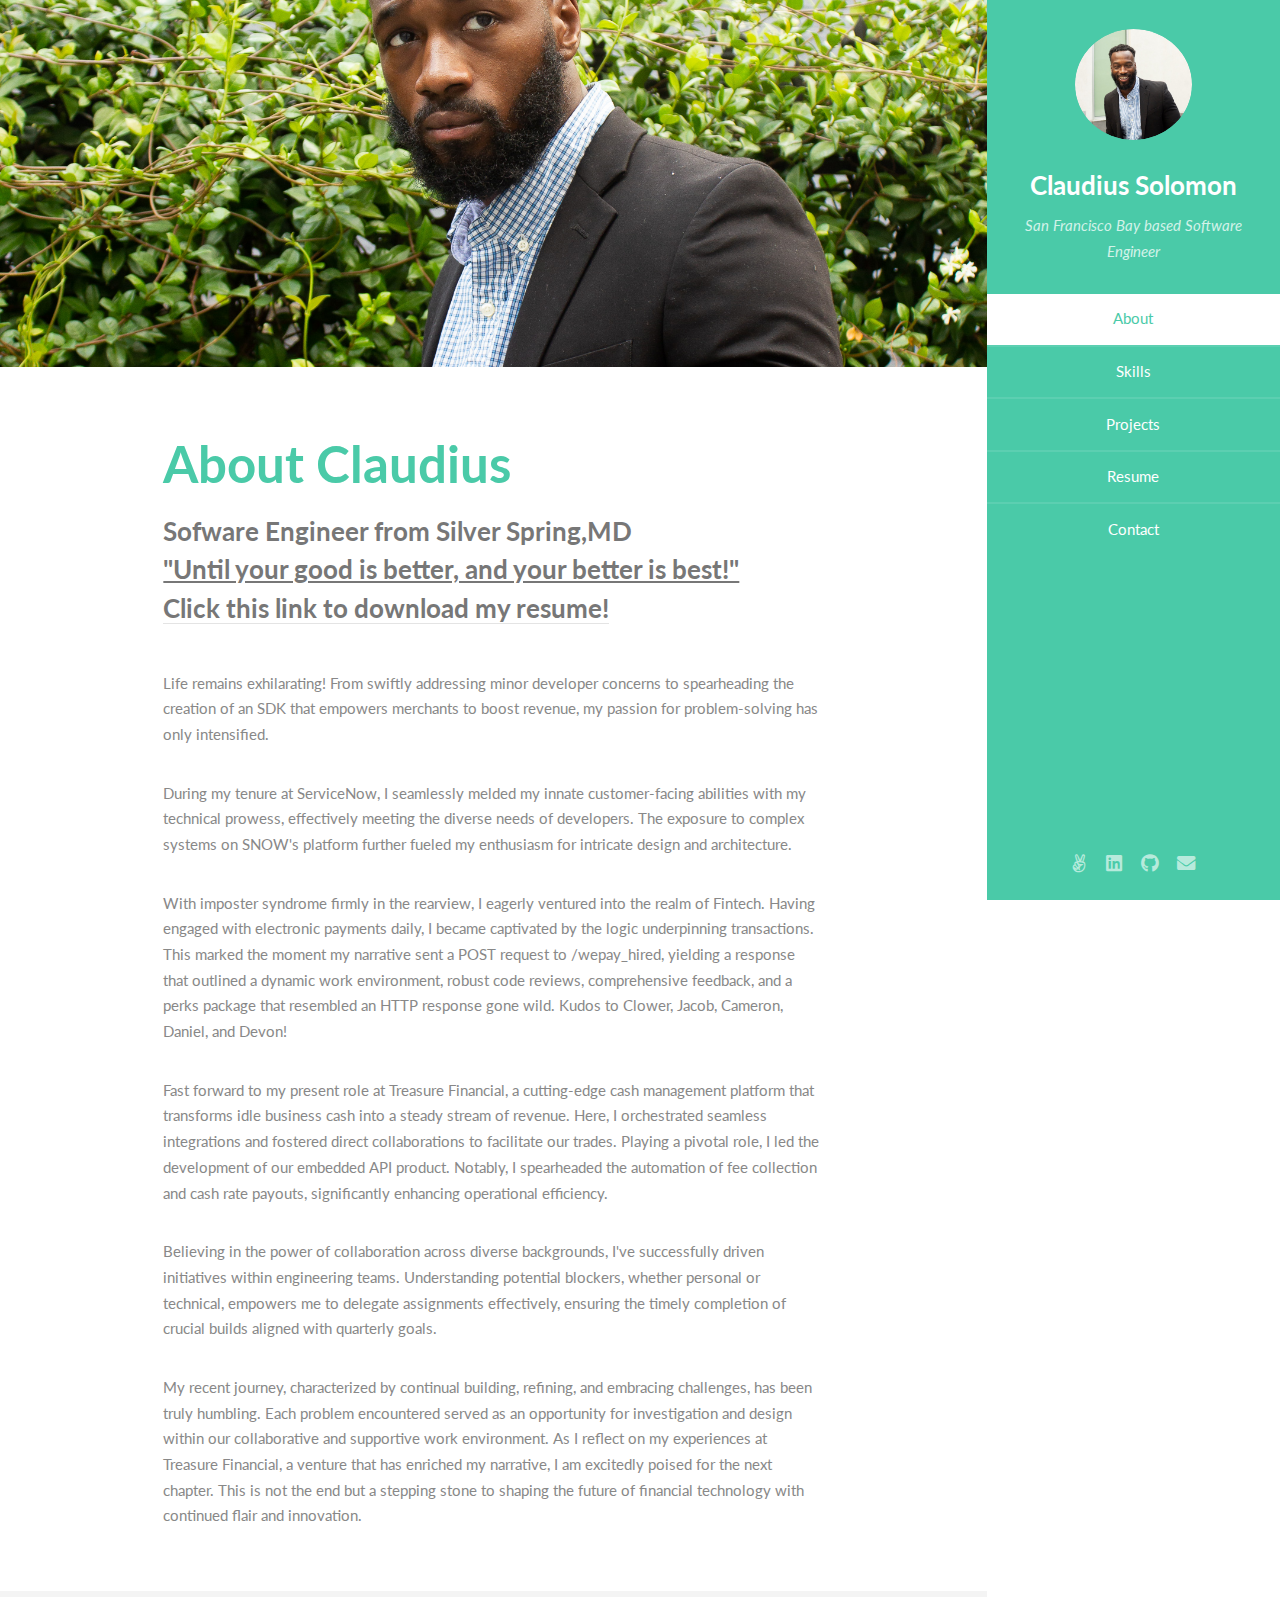
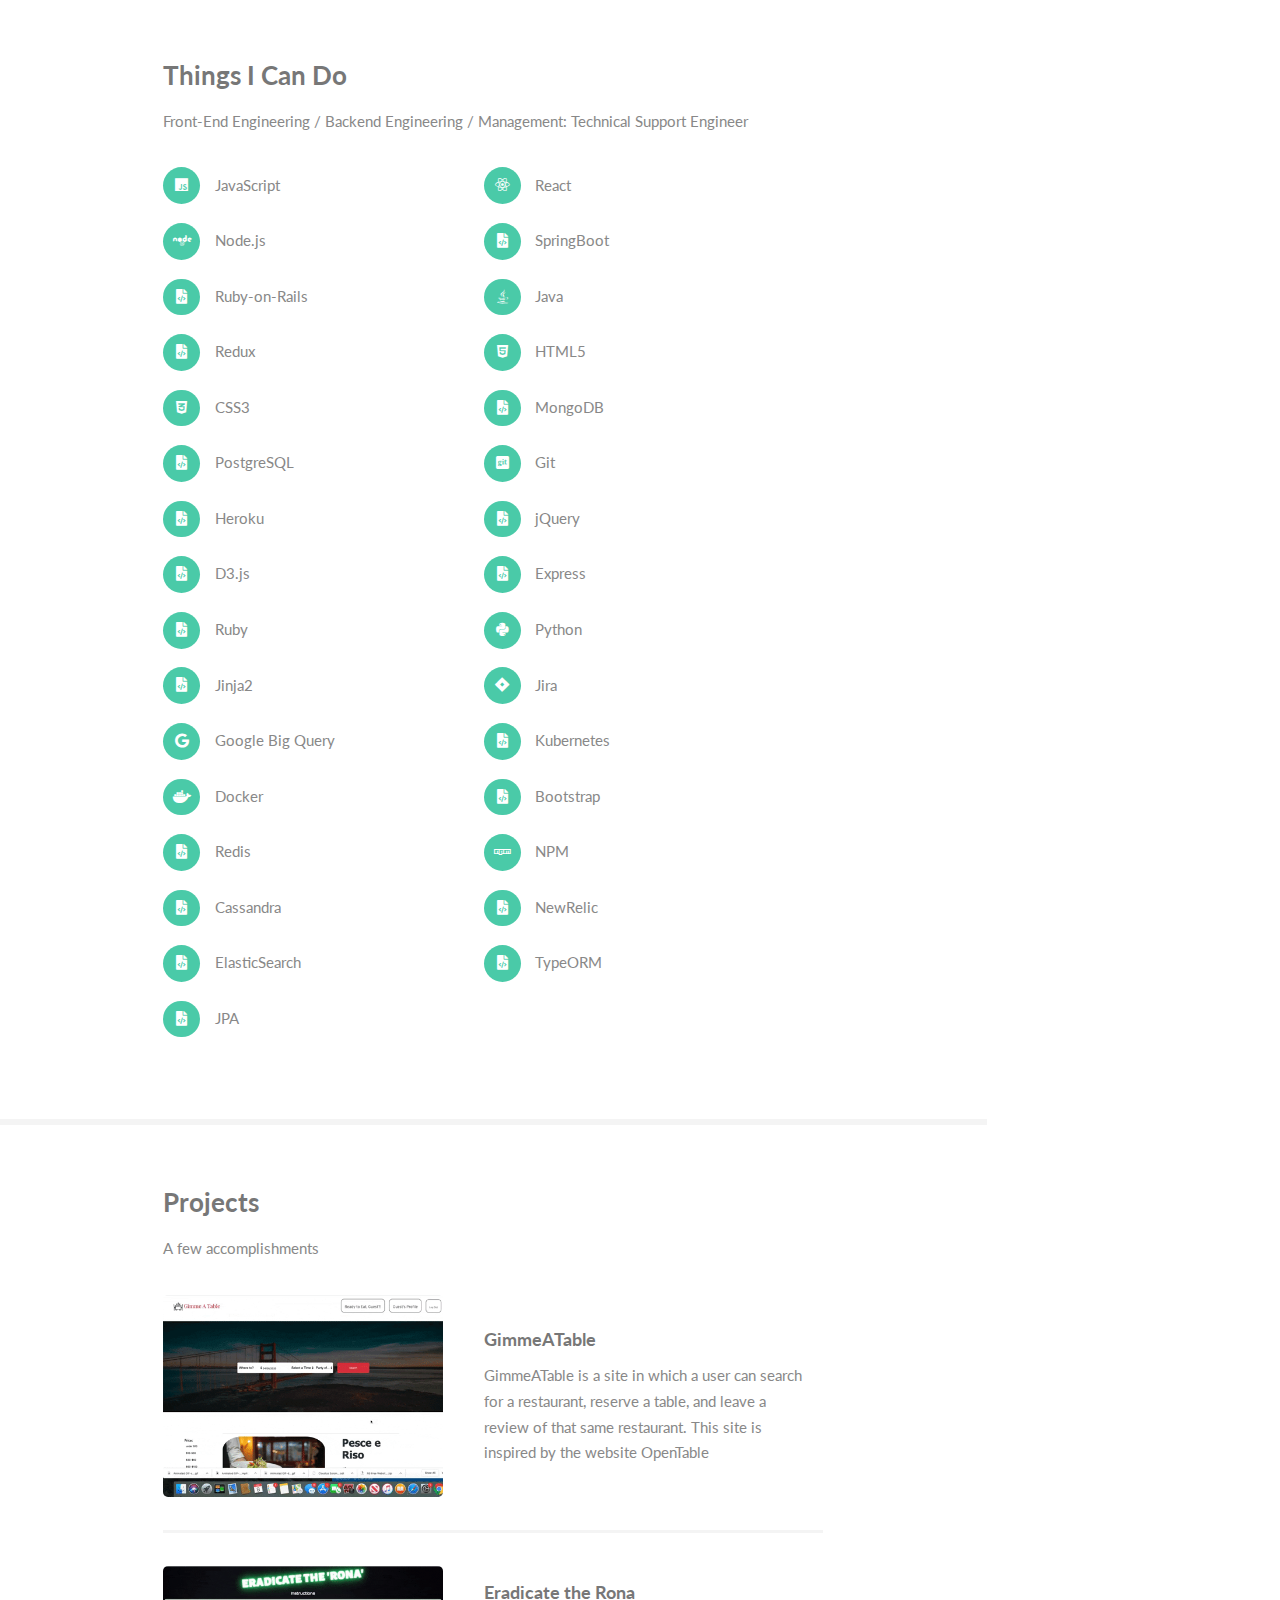
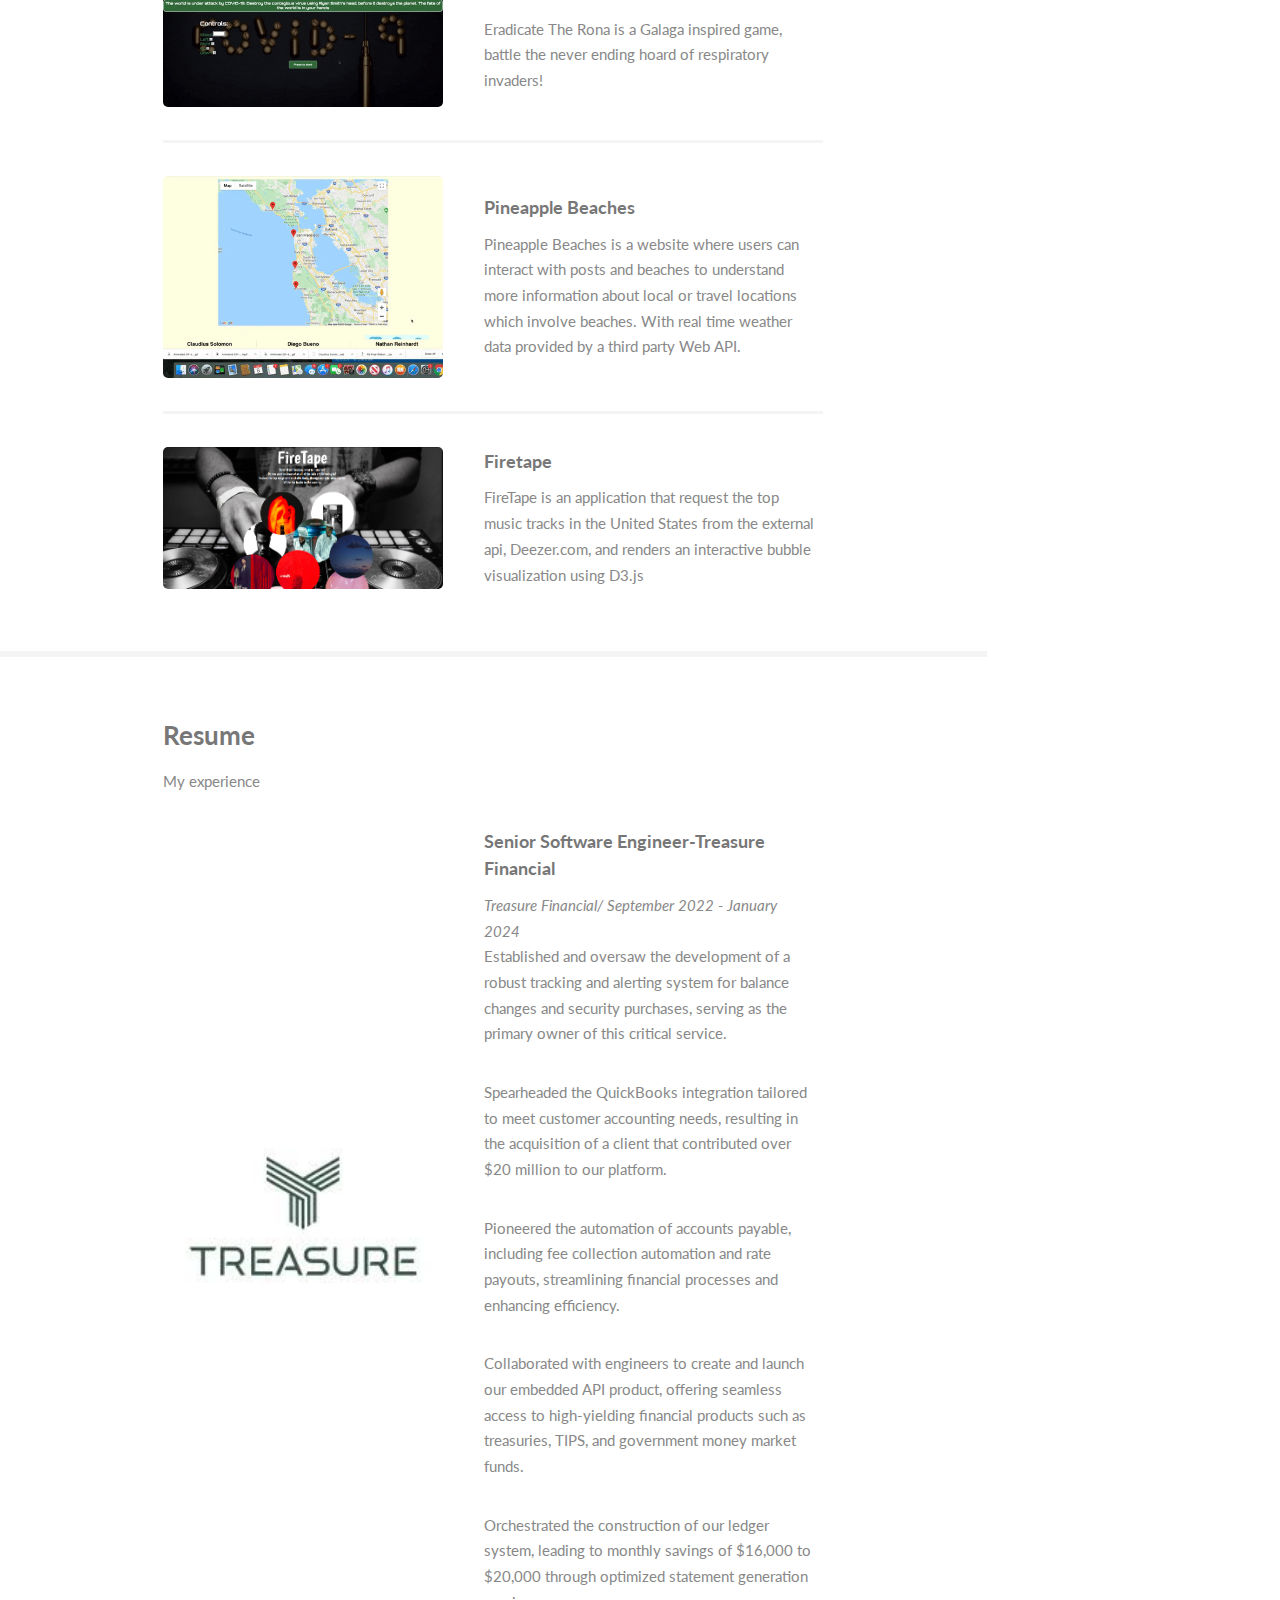
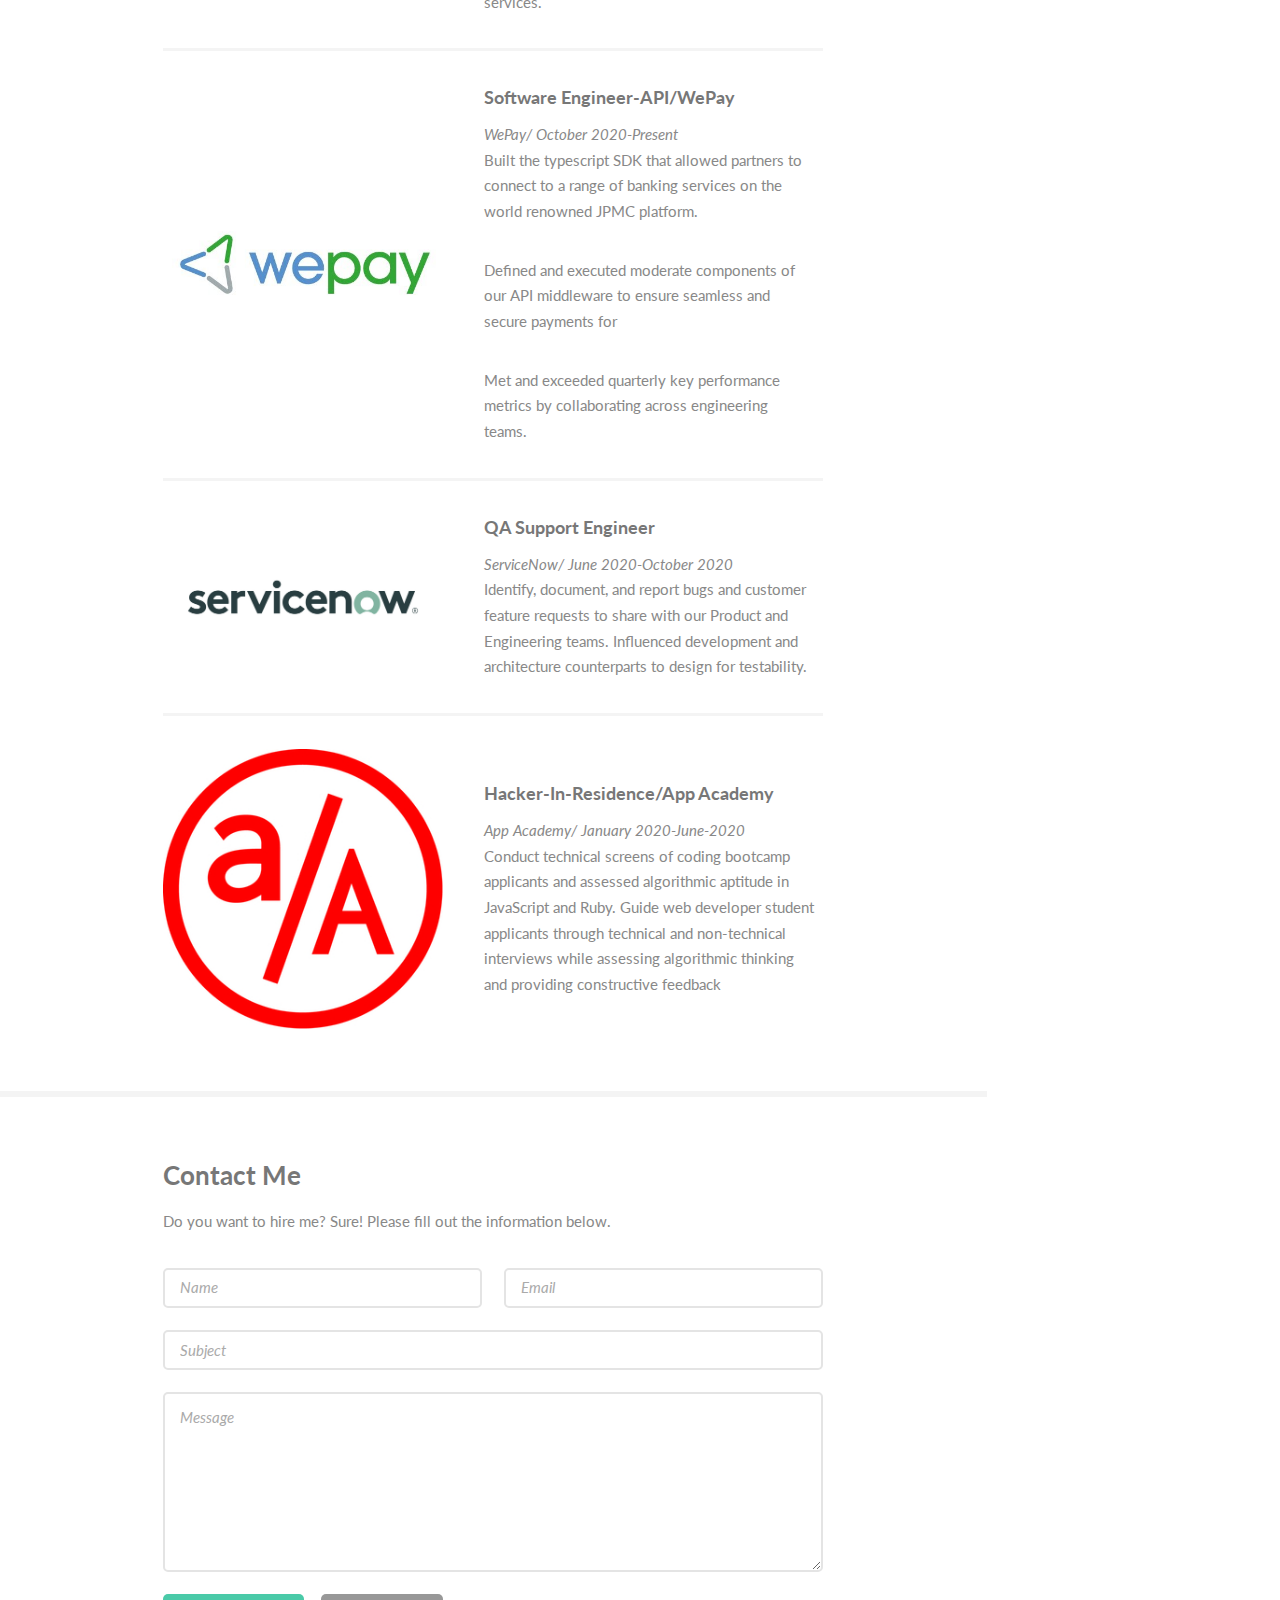
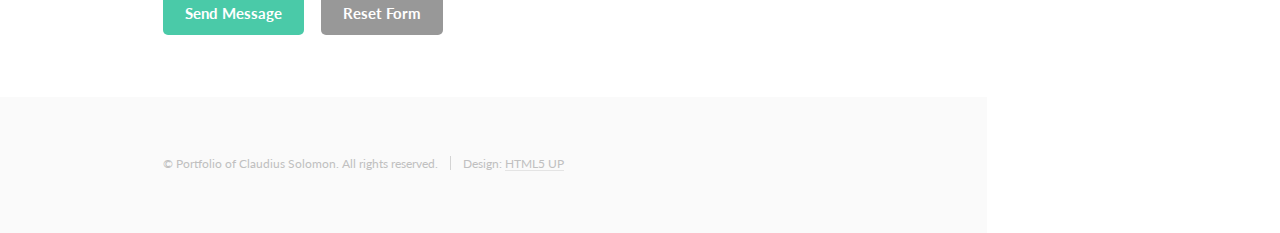
==== index.html @ f59137a2 "changed the about back" ====
<!DOCTYPE HTML>
<html>
	<head>
		<title>Claudius</title>
		<meta charset="utf-8" />
		<meta name="viewport" content="width=device-width, initial-scale=1, user-scalable=no" />
		<link rel="stylesheet" href="assets/css/main.css" />
	</head>
	<body class="is-preload">

		<!-- Header -->
			<section id="header">
				<header>
					<span class="image avatar"><img src="images/portfolio/me2.jpg" alt="" /></span>
					<h1 id="logo"><a href="#">Claudius Solomon</a></h1>
					<p>San Francisco Bay based Software Engineer</p>
				</header>
				<nav id="nav">
					<ul>
						<li><a href="#one" class="active">About</a></li>
						<li><a href="#two">Skills</a></li>
						<li><a href="#three">Projects</a></li>
						<li><a href="#five">Resume</a></li>
						<li><a href="#four">Contact</a></li>
					</ul>
				</nav>
				<footer>
					<ul class="icons">
						<li><a href="https://angel.co/u/claudius-solomon" class="icon brands fa-angellist"><span class="label">AngelList</span></a></li>
						<li><a href="https://www.linkedin.com/in/claudius-solomon-ba3a2494/" class="icon brands fa-linkedin"><span class="label">LinkedIn</span></a></li>
						<li><a href="https://github.com/clauddyf" class="icon brands fa-github"><span class="label">Github</span></a></li>
						<li><a href="mailto:claudius.solomon@gmail.com" class="icon solid fa-envelope"><span class="label">Email</span></a></li>
					</ul>
				</footer>
			</section>

		<!-- Wrapper -->
			<div id="wrapper">

				<!-- Main -->
					<div id="main">

						<!-- One -->
							<section id="one">
								<div class="image main" data-position="center">
									<img src="images/portfolio/me.jpg" alt="" />
								</div>
								<div class="container">
									<header class="major">
										<h2>About Claudius</h2>

											<p>Sofware Engineer from Silver Spring,MD<br> <u>"Until your good is better, and your better is best!"</u><br>

												<a href="afterFeedbackResumeAsOf24.pdf">Click this link to download my resume!</a>
											</p>
										
									</header>
									<p>
										Life remains exhilarating! 
										From swiftly addressing minor developer concerns to spearheading the creation of an SDK that empowers merchants to boost revenue,
										my passion for problem-solving has only intensified.
									</p>
									<p>
										During my tenure at ServiceNow, I seamlessly melded my innate customer-facing abilities with my technical prowess,
										effectively meeting the diverse needs of developers. 
										The exposure to complex systems on SNOW's platform further fueled my enthusiasm for intricate design and architecture.
									</p>
									
									<p>
										With imposter syndrome firmly in the rearview, I eagerly ventured into the realm of Fintech. Having engaged with electronic payments daily,
										I became captivated by the logic underpinning transactions. 
										This marked the moment my narrative sent a POST request to /wepay_hired, yielding a response that outlined a dynamic work environment,
										robust code reviews, comprehensive feedback, and a perks package that resembled an HTTP response gone wild. Kudos to Clower, Jacob, Cameron, Daniel, and Devon!
									</p>

									<p>
										Fast forward to my present role at Treasure Financial, a cutting-edge cash management platform that transforms idle business cash into a steady stream of revenue. 
										Here, I orchestrated seamless integrations and fostered direct collaborations to facilitate our trades. 
										Playing a pivotal role, I led the development of our embedded API product. Notably,
										I spearheaded the automation of fee collection and cash rate payouts, significantly enhancing operational efficiency.

									</p>
									<p>
										Believing in the power of collaboration across diverse backgrounds, I've successfully driven initiatives within engineering teams. 
										Understanding potential blockers, whether personal or technical, empowers me to delegate assignments effectively, ensuring the timely completion of crucial builds aligned with quarterly goals.
									</p>
									<p>
										My recent journey, characterized by continual building, refining, and embracing challenges, has been truly humbling. 
										Each problem encountered served as an opportunity for investigation and design within our collaborative and supportive work environment. 
										As I reflect on my experiences at Treasure Financial, a venture that has enriched my narrative, I am excitedly poised for the next chapter. 
										This is not the end but a stepping stone to shaping the future of financial technology with continued flair and innovation.
									</p>
								</div>
							</section>

						<!-- Two -->
							<section id="two">
								<div class="container">
									<h3>Things I Can Do</h3>
									<p>Front-End Engineering /  Backend Engineering /  Management: Technical Support Engineer</p>
									<ul class="feature-icons">
										<li class="icon brands fa-js">JavaScript</li>
										<li class="icon brands fa-react">React</li>
										<li class="icon brands fa-node">Node.js</li>
										<li class="icon solid fa-file-code">SpringBoot</li>
										<li class="icon solid fa-file-code">Ruby-on-Rails</li>
										<li class="icon brands fa-java">Java</li>
										<li class="icon solid fa-file-code">Redux</li>
										<li class="icon brands fa-html5">HTML5</li>
										<li class="icon brands fa-css3-alt">CSS3</li>
										<li class="icon solid fa-file-code">MongoDB</li>
										<li class="icon solid fa-file-code">PostgreSQL</li>
										<li class="icon brands fa-git-square">Git</li>
										<li class="icon solid fa-file-code">Heroku</li>
										<li class="icon solid fa-file-code">jQuery</li>
										<li class="icon solid fa-file-code">D3.js</li>
										<li class="icon solid fa-file-code">Express</li>
										<li class="icon solid fa-file-code">Ruby</li>
										<li class="icon brands fa-python">Python</li>
										<li class="icon solid fa-file-code">Jinja2</li>
										<li class="icon brands fa-jira">Jira</li>
										<li class="icon brands fa-google">Google Big Query</li>
										<li class="icon solid fa-file-code">Kubernetes</li>
										<li class="icon brands fa-docker">Docker</li>
										<li class="icon solid fa-file-code">Bootstrap</li>
										<li class="icon solid fa-file-code">Redis</li>
										<li class="icon brands fa-npm">NPM</li>
										<li class="icon solid fa-file-code">Cassandra</li>
										<li class="icon solid fa-file-code">NewRelic</li>
										<li class="icon solid fa-file-code">ElasticSearch</li>
										<li class="icon solid fa-file-code">TypeORM</li>
										<li class="icon solid fa-file-code">JPA</li>
									</ul>
								</div>
							</section>

						<!-- Three -->
							<section id="three">
								<div class="container">
									<h3>Projects</h3>
									<p>A few accomplishments</p>
									<div class="features">
										<article>
											<a href="http://gimmeatable.herokuapp.com/#/" class="image"><img src="images/portfolio/fullstack.gif" alt="" /></a>
											<div class="inner">
												<h4>GimmeATable</h4>
												<p>GimmeATable is a site in which a user can search for a restaurant, reserve a table, and leave a review of that same
													restaurant. This site is inspired by the website OpenTable</p>
											</div>
										</article>
										<article>
											<a href="https://clauddyf.github.io/jahlensversion/" class="image"><img src="images/portfolio/vanilla.gif" alt="" /></a>
											<div class="inner">
												<h4>Eradicate the Rona</h4>
												<p>
													Eradicate The Rona is a Galaga inspired game, battle the never ending hoard of respiratory invaders!
												</p>
											</div>
										</article>
										<article>
											<a href="https://pineapple-beaches.herokuapp.com/" class="image"><img src="images/portfolio/mern.gif" alt="" /></a>
											<div class="inner">
												<h4>Pineapple Beaches</h4>
												<p>
													Pineapple Beaches is a website where users can interact with posts and beaches to understand more information about local or travel
													locations which involve beaches. With real time weather data provided by a third party Web API.
												</p>
											</div>
										</article>
										<article>
											<a href="https://github.com/clauddyf/FireTape" class="image"><img src="images/portfolio/firetape.png" alt="" /></a>
											<div class="inner">
												<h4>Firetape</h4>
												<p>
													FireTape is an application that request the top music tracks in the United States from the external api, Deezer.com, and renders an interactive bubble visualization using D3.js
												</p>
											</div>
										</article>
									</div>
								</div>
							</section>

						<!-- Five -->
						<section id="five">
							<div class="container">
								<h3>Resume</h3>
								<p>My experience</p>
								<div class="features">
									<article>
										<a href="https://www.treasurefi.com/" class="image"><img src="images/TreasureLogoTwo.jpeg" alt="" /></a>
										<div class="inner">
											<h4>Senior Software Engineer-Treasure Financial</h4>
											<em>
												<span>Treasure Financial/</span>
												<span>September 2022 - January 2024</span>
											</em>
											<p>
												Established and oversaw the development of a robust tracking and alerting system for balance changes and security purchases, serving as the primary owner of this critical service.		
											</p>
											<p>
												Spearheaded the QuickBooks integration tailored to meet customer accounting needs, resulting in the acquisition of a client that contributed over $20 million to our platform.							
											</p>
											<p>
												Pioneered the automation of accounts payable, including fee collection automation and rate payouts, streamlining financial processes and enhancing efficiency.									
											</p>
											<p>
												Collaborated with engineers to create and launch our embedded API product, offering seamless access to high-yielding financial products such as treasuries, TIPS, and government money market funds.
											</p>
											<p>
												Orchestrated the construction of our ledger system, leading to monthly savings of $16,000 to $20,000 through optimized statement generation services.									
											</p>
										</div>
									</article>
									<article>
										<a href="http://wepay.com/" class="image"><img src="images/wepay-logo.jpeg" alt="" /></a>
										<div class="inner">
											<h4>Software Engineer-API/WePay</h4>
											<em>
												<span>WePay/</span>
												<span>October 2020-Present</span>
											</em>
											<p>
												Built the typescript SDK that allowed partners to connect to a range of banking services on the world
												renowned JPMC platform.
											</p>
											<p>
												Defined and executed moderate components of our API middleware to ensure seamless and secure payments for
											</p>
											<p>
												Met and exceeded quarterly key performance metrics by collaborating across engineering teams.											</p>
										</div>
									</article>
									<article>
										<a href="https://servicenow.com" class="image"><img src="images/snowlogo.jpeg" alt="" /></a>
										<div class="inner">
											<h4>QA Support Engineer</h4>
											<em>
												<span>ServiceNow/</span>
												<span>June 2020-October 2020</span>
											</em>
											<p>
												Identify, document, and report bugs and customer feature requests to share with our Product and Engineering
												teams.
												Influenced development and architecture counterparts to design for testability.
											</p>
										</div>
									</article>
									<article>
										<a href="https://www.appacademy.io/" class="image"><img src="images/appacademy.jpg" alt="" /></a>
										<div class="inner">
											<h4>Hacker-In-Residence/App Academy</h4>
											<em>
												<span>App Academy/</span>
												<span>January 2020-June-2020</span>
											</em>
											<p>
												Conduct technical screens of coding bootcamp applicants and assessed algorithmic aptitude in JavaScript and Ruby.
												Guide web developer student applicants through technical and non-technical interviews while assessing algorithmic
												thinking and providing constructive feedback
											</p>
										</div>
									</article>
								</div>
							</div>
						</section>

						<!-- Four -->
							<section id="four">
								<div class="container">
									<h3>Contact Me</h3>
									<p>Do you want to hire me? Sure! Please fill out the information below.</p>
									<!-- <form method="post" action="#"></form> -->
									<form action="https://formspree.io/xknvblbp" method="POST">
										<div class="row gtr-uniform">
											<div class="col-6 col-12-xsmall"><input type="text" name="name" id="name" placeholder="Name" /></div>
											<div class="col-6 col-12-xsmall"><input type="email" name="email" id="email" placeholder="Email" /></div>
											<div class="col-12"><input type="text" name="subject" id="subject" placeholder="Subject" /></div>
											<div class="col-12"><textarea name="message" id="message" placeholder="Message" rows="6"></textarea></div>
											<div class="col-12">
												<ul class="actions">
													<li><input type="submit" class="primary" value="Send Message" /></li>
													<li><input type="reset" value="Reset Form" /></li>
												</ul>
											</div>
										</div>
									</form>
								</div>
							</section>

						<!-- Five -->
						<!--
							<section id="five">
								<div class="container">
									<h3>Elements</h3>

									<section>
										<h4>Text</h4>
										<p>This is <b>bold</b> and this is <strong>strong</strong>. This is <i>italic</i> and this is <em>emphasized</em>.
										This is <sup>superscript</sup> text and this is <sub>subscript</sub> text.
										This is <u>underlined</u> and this is code: <code>for (;;) { ... }</code>. Finally, <a href="#">this is a link</a>.</p>
										<hr />
										<header>
											<h4>Heading with a Subtitle</h4>
											<p>Lorem ipsum dolor sit amet nullam id egestas urna aliquam</p>
										</header>
										<p>Nunc lacinia ante nunc ac lobortis. Interdum adipiscing gravida odio porttitor sem non mi integer non faucibus ornare mi ut ante amet placerat aliquet. Volutpat eu sed ante lacinia sapien lorem accumsan varius montes viverra nibh in adipiscing blandit tempus accumsan.</p>
										<header>
											<h5>Heading with a Subtitle</h5>
											<p>Lorem ipsum dolor sit amet nullam id egestas urna aliquam</p>
										</header>
										<p>Nunc lacinia ante nunc ac lobortis. Interdum adipiscing gravida odio porttitor sem non mi integer non faucibus ornare mi ut ante amet placerat aliquet. Volutpat eu sed ante lacinia sapien lorem accumsan varius montes viverra nibh in adipiscing blandit tempus accumsan.</p>
										<hr />
										<h2>Heading Level 2</h2>
										<h3>Heading Level 3</h3>
										<h4>Heading Level 4</h4>
										<h5>Heading Level 5</h5>
										<h6>Heading Level 6</h6>
										<hr />
										<h5>Blockquote</h5>
										<blockquote>Fringilla nisl. Donec accumsan interdum nisi, quis tincidunt felis sagittis eget tempus euismod. Vestibulum ante ipsum primis in faucibus vestibulum. Blandit adipiscing eu felis iaculis volutpat ac adipiscing accumsan faucibus. Vestibulum ante ipsum primis in faucibus lorem ipsum dolor sit amet nullam adipiscing eu felis.</blockquote>
										<h5>Preformatted</h5>
										<pre><code>i = 0;

while (!deck.isInOrder()) {
    print 'Iteration ' + i;
    deck.shuffle();
    i++;
}

print 'It took ' + i + ' iterations to sort the deck.';</code></pre>
									</section>

									<section>
										<h4>Lists</h4>
										<div class="row">
											<div class="col-6 col-12-xsmall">
												<h5>Unordered</h5>
												<ul>
													<li>Dolor pulvinar etiam magna etiam.</li>
													<li>Sagittis adipiscing lorem eleifend.</li>
													<li>Felis enim feugiat dolore viverra.</li>
												</ul>
												<h5>Alternate</h5>
												<ul class="alt">
													<li>Dolor pulvinar etiam magna etiam.</li>
													<li>Sagittis adipiscing lorem eleifend.</li>
													<li>Felis enim feugiat dolore viverra.</li>
												</ul>
											</div>
											<div class="col-6 col-12-xsmall">
												<h5>Ordered</h5>
												<ol>
													<li>Dolor pulvinar etiam magna etiam.</li>
													<li>Etiam vel felis at lorem sed viverra.</li>
													<li>Felis enim feugiat dolore viverra.</li>
													<li>Dolor pulvinar etiam magna etiam.</li>
													<li>Etiam vel felis at lorem sed viverra.</li>
													<li>Felis enim feugiat dolore viverra.</li>
												</ol>
												<h5>Icons</h5>
												<ul class="icons">
													<li><a href="#" class="icon brands fa-twitter"><span class="label">Twitter</span></a></li>
													<li><a href="#" class="icon brands fa-facebook-f"><span class="label">Facebook</span></a></li>
													<li><a href="#" class="icon brands fa-instagram"><span class="label">Instagram</span></a></li>
													<li><a href="#" class="icon brands fa-github"><span class="label">Github</span></a></li>
													<li><a href="#" class="icon brands fa-dribbble"><span class="label">Dribbble</span></a></li>
													<li><a href="#" class="icon brands fa-tumblr"><span class="label">Tumblr</span></a></li>
												</ul>
											</div>
										</div>
										<h5>Actions</h5>
										<ul class="actions">
											<li><a href="#" class="button primary">Default</a></li>
											<li><a href="#" class="button">Default</a></li>
											<li><a href="#" class="button alt">Default</a></li>
										</ul>
										<ul class="actions small">
											<li><a href="#" class="button primary small">Small</a></li>
											<li><a href="#" class="button small">Small</a></li>
											<li><a href="#" class="button alt small">Small</a></li>
										</ul>
										<div class="row">
											<div class="col-3 col-6-medium col-12-xsmall">
												<ul class="actions stacked">
													<li><a href="#" class="button primary">Default</a></li>
													<li><a href="#" class="button">Default</a></li>
													<li><a href="#" class="button alt">Default</a></li>
												</ul>
											</div>
											<div class="col-3 col-6 col-12-xsmall">
												<ul class="actions stacked">
													<li><a href="#" class="button primary small">Small</a></li>
													<li><a href="#" class="button small">Small</a></li>
													<li><a href="#" class="button alt small">Small</a></li>
												</ul>
											</div>
											<div class="col-3 col-6-medium col-12-xsmall">
												<ul class="actions stacked">
													<li><a href="#" class="button primary fit">Default</a></li>
													<li><a href="#" class="button fit">Default</a></li>
													<li><a href="#" class="button alt fit">Default</a></li>
												</ul>
											</div>
											<div class="col-3 col-6-medium col-12-xsmall">
												<ul class="actions stacked">
													<li><a href="#" class="button primary small fit">Small</a></li>
													<li><a href="#" class="button small fit">Small</a></li>
													<li><a href="#" class="button alt small fit">Small</a></li>
												</ul>
											</div>
										</div>
									</section>

									<section>
										<h4>Table</h4>
										<h5>Default</h5>
										<div class="table-wrapper">
											<table>
												<thead>
													<tr>
														<th>Name</th>
														<th>Description</th>
														<th>Price</th>
													</tr>
												</thead>
												<tbody>
													<tr>
														<td>Item One</td>
														<td>Ante turpis integer aliquet porttitor.</td>
														<td>29.99</td>
													</tr>
													<tr>
														<td>Item Two</td>
														<td>Vis ac commodo adipiscing arcu aliquet.</td>
														<td>19.99</td>
													</tr>
													<tr>
														<td>Item Three</td>
														<td> Morbi faucibus arcu accumsan lorem.</td>
														<td>29.99</td>
													</tr>
													<tr>
														<td>Item Four</td>
														<td>Vitae integer tempus condimentum.</td>
														<td>19.99</td>
													</tr>
													<tr>
														<td>Item Five</td>
														<td>Ante turpis integer aliquet porttitor.</td>
														<td>29.99</td>
													</tr>
												</tbody>
												<tfoot>
													<tr>
														<td colspan="2"></td>
														<td>100.00</td>
													</tr>
												</tfoot>
											</table>
										</div>

										<h5>Alternate</h5>
										<div class="table-wrapper">
											<table class="alt">
												<thead>
													<tr>
														<th>Name</th>
														<th>Description</th>
														<th>Price</th>
													</tr>
												</thead>
												<tbody>
													<tr>
														<td>Item One</td>
														<td>Ante turpis integer aliquet porttitor.</td>
														<td>29.99</td>
													</tr>
													<tr>
														<td>Item Two</td>
														<td>Vis ac commodo adipiscing arcu aliquet.</td>
														<td>19.99</td>
													</tr>
													<tr>
														<td>Item Three</td>
														<td> Morbi faucibus arcu accumsan lorem.</td>
														<td>29.99</td>
													</tr>
													<tr>
														<td>Item Four</td>
														<td>Vitae integer tempus condimentum.</td>
														<td>19.99</td>
													</tr>
													<tr>
														<td>Item Five</td>
														<td>Ante turpis integer aliquet porttitor.</td>
														<td>29.99</td>
													</tr>
												</tbody>
												<tfoot>
													<tr>
														<td colspan="2"></td>
														<td>100.00</td>
													</tr>
												</tfoot>
											</table>
										</div>
									</section>

									<section>
										<h4>Buttons</h4>
										<ul class="actions">
											<li><a href="#" class="button primary">Primary</a></li>
											<li><a href="#" class="button">Default</a></li>
											<li><a href="#" class="button alt">Alternate</a></li>
										</ul>
										<ul class="actions">
											<li><a href="#" class="button primary large">Large</a></li>
											<li><a href="#" class="button">Default</a></li>
											<li><a href="#" class="button alt small">Small</a></li>
										</ul>
										<ul class="actions fit">
											<li><a href="#" class="button primary fit">Fit</a></li>
											<li><a href="#" class="button fit">Fit</a></li>
											<li><a href="#" class="button alt fit">Fit</a></li>
										</ul>
										<ul class="actions fit small">
											<li><a href="#" class="button primary fit small">Fit + Small</a></li>
											<li><a href="#" class="button fit small">Fit + Small</a></li>
											<li><a href="#" class="button alt fit small">Fit + Small</a></li>
										</ul>
										<ul class="actions">
											<li><a href="#" class="button primary icon solid fa-download">Icon</a></li>
											<li><a href="#" class="button icon solid fa-download">Icon</a></li>
											<li><a href="#" class="button alt icon solid fa-check">Icon</a></li>
										</ul>
										<ul class="actions">
											<li><span class="button primary disabled">Primary</span></li>
											<li><span class="button disabled">Default</span></li>
											<li><span class="button alt disabled">Alternate</span></li>
										</ul>
									</section>

									<section>
										<h4>Form</h4>
										<form method="post" action="#">
											<div class="row gtr-uniform">
												<div class="col-6 col-12-xsmall">
													<input type="text" name="demo-name" id="demo-name" value="" placeholder="Name" />
												</div>
												<div class="col-6 col-12-xsmall">
													<input type="email" name="demo-email" id="demo-email" value="" placeholder="Email" />
												</div>
												<div class="col-12">
													<select name="demo-category" id="demo-category">
														<option value="">- Category -</option>
														<option value="1">Manufacturing</option>
														<option value="1">Shipping</option>
														<option value="1">Administration</option>
														<option value="1">Human Resources</option>
													</select>
												</div>
												<div class="col-4 col-12-medium">
													<input type="radio" id="demo-priority-low" name="demo-priority" checked>
													<label for="demo-priority-low">Low Priority</label>
												</div>
												<div class="col-4 col-12-medium">
													<input type="radio" id="demo-priority-normal" name="demo-priority">
													<label for="demo-priority-normal">Normal Priority</label>
												</div>
												<div class="col-4 col-12-medium">
													<input type="radio" id="demo-priority-high" name="demo-priority">
													<label for="demo-priority-high">High Priority</label>
												</div>
												<div class="col-6 col-12-medium">
													<input type="checkbox" id="demo-copy" name="demo-copy">
													<label for="demo-copy">Email me a copy of this message</label>
												</div>
												<div class="col-6 col-12-medium">
													<input type="checkbox" id="demo-human" name="demo-human" checked>
													<label for="demo-human">I am a human and not a robot</label>
												</div>
												<div class="col-12">
													<textarea name="demo-message" id="demo-message" placeholder="Enter your message" rows="6"></textarea>
												</div>
												<div class="col-12">
													<ul class="actions">
														<li><input type="submit" value="Send Message" /></li>
														<li><input type="reset" value="Reset" class="alt" /></li>
													</ul>
												</div>
											</div>
										</form>
									</section>

									<section>
										<h4>Image</h4>
										<h5>Fit</h5>
										<span class="image fit"><img src="images/banner.jpg" alt="" /></span>
										<div class="box alt">
											<div class="row gtr-50 gtr-uniform">
												<div class="col-4"><span class="image fit"><img src="images/pic01.jpg" alt="" /></span></div>
												<div class="col-4"><span class="image fit"><img src="images/pic02.jpg" alt="" /></span></div>
												<div class="col-4"><span class="image fit"><img src="images/pic03.jpg" alt="" /></span></div>
												<div class="col-4"><span class="image fit"><img src="images/pic02.jpg" alt="" /></span></div>
												<div class="col-4"><span class="image fit"><img src="images/pic03.jpg" alt="" /></span></div>
												<div class="col-4"><span class="image fit"><img src="images/pic01.jpg" alt="" /></span></div>
												<div class="col-4"><span class="image fit"><img src="images/pic03.jpg" alt="" /></span></div>
												<div class="col-4"><span class="image fit"><img src="images/pic01.jpg" alt="" /></span></div>
												<div class="col-4"><span class="image fit"><img src="images/pic02.jpg" alt="" /></span></div>
											</div>
										</div>
										<h5>Left &amp; Right</h5>
										<p><span class="image left"><img src="images/avatar.jpg" alt="" /></span>Fringilla nisl. Donec accumsan interdum nisi, quis tincidunt felis sagittis eget. tempus euismod. Vestibulum ante ipsum primis in faucibus vestibulum. Blandit adipiscing eu felis iaculis volutpat ac adipiscing accumsan eu faucibus. Integer ac pellentesque praesent tincidunt felis sagittis eget. tempus euismod. Vestibulum ante ipsum primis in faucibus vestibulum. Blandit adipiscing eu felis iaculis volutpat ac adipiscing accumsan eu faucibus. Integer ac pellentesque praesent. Donec accumsan interdum nisi, quis tincidunt felis sagittis eget. tempus euismod. Vestibulum ante ipsum primis in faucibus vestibulum. Blandit adipiscing eu felis iaculis volutpat ac adipiscing accumsan eu faucibus. Integer ac pellentesque praesent tincidunt felis sagittis eget. tempus euismod. Vestibulum ante ipsum primis in faucibus vestibulum. Blandit adipiscing eu felis iaculis volutpat ac adipiscing accumsan eu faucibus. Integer ac pellentesque praesent.</p>
										<p><span class="image right"><img src="images/avatar.jpg" alt="" /></span>Fringilla nisl. Donec accumsan interdum nisi, quis tincidunt felis sagittis eget. tempus euismod. Vestibulum ante ipsum primis in faucibus vestibulum. Blandit adipiscing eu felis iaculis volutpat ac adipiscing accumsan eu faucibus. Integer ac pellentesque praesent tincidunt felis sagittis eget. tempus euismod. Vestibulum ante ipsum primis in faucibus vestibulum. Blandit adipiscing eu felis iaculis volutpat ac adipiscing accumsan eu faucibus. Integer ac pellentesque praesent. Donec accumsan interdum nisi, quis tincidunt felis sagittis eget. tempus euismod. Vestibulum ante ipsum primis in faucibus vestibulum. Blandit adipiscing eu felis iaculis volutpat ac adipiscing accumsan eu faucibus. Integer ac pellentesque praesent tincidunt felis sagittis eget. tempus euismod. Vestibulum ante ipsum primis in faucibus vestibulum. Blandit adipiscing eu felis iaculis volutpat ac adipiscing accumsan eu faucibus. Integer ac pellentesque praesent.</p>
									</section>

								</div>
							</section>
						-->

					</div>

				<!-- Footer -->
					<section id="footer">
						<div class="container">
							<ul class="copyright">
								<li>&copy; Portfolio of Claudius Solomon. All rights reserved.</li><li>Design: <a href="http://html5up.net">HTML5 UP</a></li>
							</ul>
						</div>
					</section>

			</div>

		<!-- Scripts -->
			<script src="assets/js/jquery.min.js"></script>
			<script src="assets/js/jquery.scrollex.min.js"></script>
			<script src="assets/js/jquery.scrolly.min.js"></script>
			<script src="assets/js/browser.min.js"></script>
			<script src="assets/js/breakpoints.min.js"></script>
			<script src="assets/js/util.js"></script>
			<script src="assets/js/main.js"></script>

	</body>
</html>
---- assets/css/main.css ----
@import url("fontawesome-all.min.css");
@import url("https://fonts.googleapis.com/css?family=Lato:400,400italic,700,700italic|Source+Code+Pro:400");

/*
	Read Only by HTML5 UP
	html5up.net | @ajlkn
	Free for personal and commercial use under the CCA 3.0 license (html5up.net/license)
*/

html, body, div, span, applet, object,
iframe, h1, h2, h3, h4, h5, h6, p, blockquote,
pre, a, abbr, acronym, address, big, cite,
code, del, dfn, em, img, ins, kbd, q, s, samp,
small, strike, strong, sub, sup, tt, var, b,
u, i, center, dl, dt, dd, ol, ul, li, fieldset,
form, label, legend, table, caption, tbody,
tfoot, thead, tr, th, td, article, aside,
canvas, details, embed, figure, figcaption,
footer, header, hgroup, menu, nav, output, ruby,
section, summary, time, mark, audio, video {
	margin: 0;
	padding: 0;
	border: 0;
	font-size: 100%;
	font: inherit;
	vertical-align: baseline;}

article, aside, details, figcaption, figure,
footer, header, hgroup, menu, nav, section {
	display: block;}

body {
	line-height: 1;
}

ol, ul {
	list-style: none;
}

blockquote, q {
	quotes: none;
}

	blockquote:before, blockquote:after, q:before, q:after {
		content: '';
		content: none;
	}

table {
	border-collapse: collapse;
	border-spacing: 0;
}

body {
	-webkit-text-size-adjust: none;
}

mark {
	background-color: transparent;
	color: inherit;
}

input::-moz-focus-inner {
	border: 0;
	padding: 0;
}

input, select, textarea {
	-moz-appearance: none;
	-webkit-appearance: none;
	-ms-appearance: none;
	appearance: none;
}

/* Basic */

	html {
		box-sizing: border-box;
	}

	*, *:before, *:after {
		box-sizing: inherit;
	}

	body {
		background: #fff;
	}

		body.is-preload *, body.is-preload *:before, body.is-preload *:after {
			-moz-animation: none !important;
			-webkit-animation: none !important;
			-ms-animation: none !important;
			animation: none !important;
			-moz-transition: none !important;
			-webkit-transition: none !important;
			-ms-transition: none !important;
			transition: none !important;
		}

	body, input, select, textarea {
		color: #888;
		font-family: "Lato", sans-serif;
		font-size: 16pt;
		font-weight: 400;
		line-height: 1.75em;
	}

	a {
		-moz-transition: color 0.2s ease-in-out, border-color 0.2s ease-in-out;
		-webkit-transition: color 0.2s ease-in-out, border-color 0.2s ease-in-out;
		-ms-transition: color 0.2s ease-in-out, border-color 0.2s ease-in-out;
		transition: color 0.2s ease-in-out, border-color 0.2s ease-in-out;
		border-bottom: solid 1px #e4e4e4;
		color: inherit;
		text-decoration: none;
	}

		a:hover {
			border-bottom-color: transparent;
			color: #4acaa8 !important;
		}

	strong, b {
		color: #777;
		font-weight: 700;
	}

	em, i {
		font-style: italic;
	}

	p {
		margin: 0 0 2.25em 0;
	}

	h1, h2, h3, h4, h5, h6 {
		color: #777;
		font-weight: 700;
		line-height: 1em;
		margin: 0 0 0.5625em 0;
	}

		h1 a, h2 a, h3 a, h4 a, h5 a, h6 a {
			border: 0;
			color: inherit;
			text-decoration: none;
		}

	h2 {
		font-size: 2em;
		line-height: 1.5em;
	}

	h3 {
		font-size: 1.75em;
		line-height: 1.5em;
	}

	h4 {
		font-size: 1.25em;
		line-height: 1.5em;
	}

	h5 {
		font-size: 0.9em;
		line-height: 1.5em;
	}

	h6 {
		font-size: 0.7em;
		line-height: 1.5em;
	}

	sub {
		font-size: 0.8em;
		position: relative;
		top: 0.5em;
	}

	sup {
		font-size: 0.8em;
		position: relative;
		top: -0.5em;
	}

	hr {
		border: 0;
		border-bottom: solid 2px #f4f4f4;
		margin: 2.25em 0;
	}

		hr.major {
			margin: 3.375em 0;
		}

	blockquote {
		border-left: solid 8px #e4e4e4;
		font-style: italic;
		margin: 0 0 2.25em 0;
		padding: 0.5em 0 0.5em 2em;
	}

	code {
		background: #555;
		border-radius: 5px;
		color: #fff;
		font-family: "Source Code Pro", monospace;
		font-size: 0.9em;
		margin: 0 0.25em;
		padding: 0.25em 0.65em;
	}

	pre {
		font-family: "Source Code Pro", monospace;
		font-size: 0.9em;
		margin: 0 0 2.25em 0;
	}

		pre code {
			-webkit-overflow-scrolling: touch;
			display: block;
			line-height: 1.5em;
			overflow-x: auto;
			padding: 1em 1.5em;
		}

	.align-left {
		text-align: left;
	}

	.align-center {
		text-align: center;
	}

	.align-right {
		text-align: right;
	}

/* Row */

	.row {
		display: flex;
		flex-wrap: wrap;
		box-sizing: border-box;
		align-items: stretch;
	}

		.row > * {
			box-sizing: border-box;
		}

		.row.gtr-uniform > * > :last-child {
			margin-bottom: 0;
		}

		.row.aln-left {
			justify-content: flex-start;
		}

		.row.aln-center {
			justify-content: center;
		}

		.row.aln-right {
			justify-content: flex-end;
		}

		.row.aln-top {
			align-items: flex-start;
		}

		.row.aln-middle {
			align-items: center;
		}

		.row.aln-bottom {
			align-items: flex-end;
		}

		.row > .imp {
			order: -1;
		}

		.row > .col-1 {
			width: 8.33333%;
		}

		.row > .off-1 {
			margin-left: 8.33333%;
		}

		.row > .col-2 {
			width: 16.66667%;
		}

		.row > .off-2 {
			margin-left: 16.66667%;
		}

		.row > .col-3 {
			width: 25%;
		}

		.row > .off-3 {
			margin-left: 25%;
		}

		.row > .col-4 {
			width: 33.33333%;
		}

		.row > .off-4 {
			margin-left: 33.33333%;
		}

		.row > .col-5 {
			width: 41.66667%;
		}

		.row > .off-5 {
			margin-left: 41.66667%;
		}

		.row > .col-6 {
			width: 50%;
		}

		.row > .off-6 {
			margin-left: 50%;
		}

		.row > .col-7 {
			width: 58.33333%;
		}

		.row > .off-7 {
			margin-left: 58.33333%;
		}

		.row > .col-8 {
			width: 66.66667%;
		}

		.row > .off-8 {
			margin-left: 66.66667%;
		}

		.row > .col-9 {
			width: 75%;
		}

		.row > .off-9 {
			margin-left: 75%;
		}

		.row > .col-10 {
			width: 83.33333%;
		}

		.row > .off-10 {
			margin-left: 83.33333%;
		}

		.row > .col-11 {
			width: 91.66667%;
		}

		.row > .off-11 {
			margin-left: 91.66667%;
		}

		.row > .col-12 {
			width: 100%;
		}

		.row > .off-12 {
			margin-left: 100%;
		}

		.row.gtr-0 {
			margin-top: 0;
			margin-left: 0em;
		}

			.row.gtr-0 > * {
				padding: 0 0 0 0em;
			}

			.row.gtr-0.gtr-uniform {
				margin-top: 0em;
			}

				.row.gtr-0.gtr-uniform > * {
					padding-top: 0em;
				}

		.row.gtr-25 {
			margin-top: 0;
			margin-left: -0.5em;
		}

			.row.gtr-25 > * {
				padding: 0 0 0 0.5em;
			}

			.row.gtr-25.gtr-uniform {
				margin-top: -0.5em;
			}

				.row.gtr-25.gtr-uniform > * {
					padding-top: 0.5em;
				}

		.row.gtr-50 {
			margin-top: 0;
			margin-left: -1em;
		}

			.row.gtr-50 > * {
				padding: 0 0 0 1em;
			}

			.row.gtr-50.gtr-uniform {
				margin-top: -1em;
			}

				.row.gtr-50.gtr-uniform > * {
					padding-top: 1em;
				}

		.row {
			margin-top: 0;
			margin-left: -2em;
		}

			.row > * {
				padding: 0 0 0 2em;
			}

			.row.gtr-uniform {
				margin-top: -2em;
			}

				.row.gtr-uniform > * {
					padding-top: 2em;
				}

		.row.gtr-150 {
			margin-top: 0;
			margin-left: -3em;
		}

			.row.gtr-150 > * {
				padding: 0 0 0 3em;
			}

			.row.gtr-150.gtr-uniform {
				margin-top: -3em;
			}

				.row.gtr-150.gtr-uniform > * {
					padding-top: 3em;
				}

		.row.gtr-200 {
			margin-top: 0;
			margin-left: -4em;
		}

			.row.gtr-200 > * {
				padding: 0 0 0 4em;
			}

			.row.gtr-200.gtr-uniform {
				margin-top: -4em;
			}

				.row.gtr-200.gtr-uniform > * {
					padding-top: 4em;
				}

		@media screen and (max-width: 1680px) {

			.row {
				display: flex;
				flex-wrap: wrap;
				box-sizing: border-box;
				align-items: stretch;
			}

				.row > * {
					box-sizing: border-box;
				}

				.row.gtr-uniform > * > :last-child {
					margin-bottom: 0;
				}

				.row.aln-left {
					justify-content: flex-start;
				}

				.row.aln-center {
					justify-content: center;
				}

				.row.aln-right {
					justify-content: flex-end;
				}

				.row.aln-top {
					align-items: flex-start;
				}

				.row.aln-middle {
					align-items: center;
				}

				.row.aln-bottom {
					align-items: flex-end;
				}

				.row > .imp-xlarge {
					order: -1;
				}

				.row > .col-1-xlarge {
					width: 8.33333%;
				}

				.row > .off-1-xlarge {
					margin-left: 8.33333%;
				}

				.row > .col-2-xlarge {
					width: 16.66667%;
				}

				.row > .off-2-xlarge {
					margin-left: 16.66667%;
				}

				.row > .col-3-xlarge {
					width: 25%;
				}

				.row > .off-3-xlarge {
					margin-left: 25%;
				}

				.row > .col-4-xlarge {
					width: 33.33333%;
				}

				.row > .off-4-xlarge {
					margin-left: 33.33333%;
				}

				.row > .col-5-xlarge {
					width: 41.66667%;
				}

				.row > .off-5-xlarge {
					margin-left: 41.66667%;
				}

				.row > .col-6-xlarge {
					width: 50%;
				}

				.row > .off-6-xlarge {
					margin-left: 50%;
				}

				.row > .col-7-xlarge {
					width: 58.33333%;
				}

				.row > .off-7-xlarge {
					margin-left: 58.33333%;
				}

				.row > .col-8-xlarge {
					width: 66.66667%;
				}

				.row > .off-8-xlarge {
					margin-left: 66.66667%;
				}

				.row > .col-9-xlarge {
					width: 75%;
				}

				.row > .off-9-xlarge {
					margin-left: 75%;
				}

				.row > .col-10-xlarge {
					width: 83.33333%;
				}

				.row > .off-10-xlarge {
					margin-left: 83.33333%;
				}

				.row > .col-11-xlarge {
					width: 91.66667%;
				}

				.row > .off-11-xlarge {
					margin-left: 91.66667%;
				}

				.row > .col-12-xlarge {
					width: 100%;
				}

				.row > .off-12-xlarge {
					margin-left: 100%;
				}

				.row.gtr-0 {
					margin-top: 0;
					margin-left: 0em;
				}

					.row.gtr-0 > * {
						padding: 0 0 0 0em;
					}

					.row.gtr-0.gtr-uniform {
						margin-top: 0em;
					}

						.row.gtr-0.gtr-uniform > * {
							padding-top: 0em;
						}

				.row.gtr-25 {
					margin-top: 0;
					margin-left: -0.5em;
				}

					.row.gtr-25 > * {
						padding: 0 0 0 0.5em;
					}

					.row.gtr-25.gtr-uniform {
						margin-top: -0.5em;
					}

						.row.gtr-25.gtr-uniform > * {
							padding-top: 0.5em;
						}

				.row.gtr-50 {
					margin-top: 0;
					margin-left: -1em;
				}

					.row.gtr-50 > * {
						padding: 0 0 0 1em;
					}

					.row.gtr-50.gtr-uniform {
						margin-top: -1em;
					}

						.row.gtr-50.gtr-uniform > * {
							padding-top: 1em;
						}

				.row {
					margin-top: 0;
					margin-left: -2em;
				}

					.row > * {
						padding: 0 0 0 2em;
					}

					.row.gtr-uniform {
						margin-top: -2em;
					}

						.row.gtr-uniform > * {
							padding-top: 2em;
						}

				.row.gtr-150 {
					margin-top: 0;
					margin-left: -3em;
				}

					.row.gtr-150 > * {
						padding: 0 0 0 3em;
					}

					.row.gtr-150.gtr-uniform {
						margin-top: -3em;
					}

						.row.gtr-150.gtr-uniform > * {
							padding-top: 3em;
						}

				.row.gtr-200 {
					margin-top: 0;
					margin-left: -4em;
				}

					.row.gtr-200 > * {
						padding: 0 0 0 4em;
					}

					.row.gtr-200.gtr-uniform {
						margin-top: -4em;
					}

						.row.gtr-200.gtr-uniform > * {
							padding-top: 4em;
						}

		}

		@media screen and (max-width: 1280px) {

			.row {
				display: flex;
				flex-wrap: wrap;
				box-sizing: border-box;
				align-items: stretch;
			}

				.row > * {
					box-sizing: border-box;
				}

				.row.gtr-uniform > * > :last-child {
					margin-bottom: 0;
				}

				.row.aln-left {
					justify-content: flex-start;
				}

				.row.aln-center {
					justify-content: center;
				}

				.row.aln-right {
					justify-content: flex-end;
				}

				.row.aln-top {
					align-items: flex-start;
				}

				.row.aln-middle {
					align-items: center;
				}

				.row.aln-bottom {
					align-items: flex-end;
				}

				.row > .imp-large {
					order: -1;
				}

				.row > .col-1-large {
					width: 8.33333%;
				}

				.row > .off-1-large {
					margin-left: 8.33333%;
				}

				.row > .col-2-large {
					width: 16.66667%;
				}

				.row > .off-2-large {
					margin-left: 16.66667%;
				}

				.row > .col-3-large {
					width: 25%;
				}

				.row > .off-3-large {
					margin-left: 25%;
				}

				.row > .col-4-large {
					width: 33.33333%;
				}

				.row > .off-4-large {
					margin-left: 33.33333%;
				}

				.row > .col-5-large {
					width: 41.66667%;
				}

				.row > .off-5-large {
					margin-left: 41.66667%;
				}

				.row > .col-6-large {
					width: 50%;
				}

				.row > .off-6-large {
					margin-left: 50%;
				}

				.row > .col-7-large {
					width: 58.33333%;
				}

				.row > .off-7-large {
					margin-left: 58.33333%;
				}

				.row > .col-8-large {
					width: 66.66667%;
				}

				.row > .off-8-large {
					margin-left: 66.66667%;
				}

				.row > .col-9-large {
					width: 75%;
				}

				.row > .off-9-large {
					margin-left: 75%;
				}

				.row > .col-10-large {
					width: 83.33333%;
				}

				.row > .off-10-large {
					margin-left: 83.33333%;
				}

				.row > .col-11-large {
					width: 91.66667%;
				}

				.row > .off-11-large {
					margin-left: 91.66667%;
				}

				.row > .col-12-large {
					width: 100%;
				}

				.row > .off-12-large {
					margin-left: 100%;
				}

				.row.gtr-0 {
					margin-top: 0;
					margin-left: 0em;
				}

					.row.gtr-0 > * {
						padding: 0 0 0 0em;
					}

					.row.gtr-0.gtr-uniform {
						margin-top: 0em;
					}

						.row.gtr-0.gtr-uniform > * {
							padding-top: 0em;
						}

				.row.gtr-25 {
					margin-top: 0;
					margin-left: -0.375em;
				}

					.row.gtr-25 > * {
						padding: 0 0 0 0.375em;
					}

					.row.gtr-25.gtr-uniform {
						margin-top: -0.375em;
					}

						.row.gtr-25.gtr-uniform > * {
							padding-top: 0.375em;
						}

				.row.gtr-50 {
					margin-top: 0;
					margin-left: -0.75em;
				}

					.row.gtr-50 > * {
						padding: 0 0 0 0.75em;
					}

					.row.gtr-50.gtr-uniform {
						margin-top: -0.75em;
					}

						.row.gtr-50.gtr-uniform > * {
							padding-top: 0.75em;
						}

				.row {
					margin-top: 0;
					margin-left: -1.5em;
				}

					.row > * {
						padding: 0 0 0 1.5em;
					}

					.row.gtr-uniform {
						margin-top: -1.5em;
					}

						.row.gtr-uniform > * {
							padding-top: 1.5em;
						}

				.row.gtr-150 {
					margin-top: 0;
					margin-left: -2.25em;
				}

					.row.gtr-150 > * {
						padding: 0 0 0 2.25em;
					}

					.row.gtr-150.gtr-uniform {
						margin-top: -2.25em;
					}

						.row.gtr-150.gtr-uniform > * {
							padding-top: 2.25em;
						}

				.row.gtr-200 {
					margin-top: 0;
					margin-left: -3em;
				}

					.row.gtr-200 > * {
						padding: 0 0 0 3em;
					}

					.row.gtr-200.gtr-uniform {
						margin-top: -3em;
					}

						.row.gtr-200.gtr-uniform > * {
							padding-top: 3em;
						}

		}

		@media screen and (max-width: 1024px) {

			.row {
				display: flex;
				flex-wrap: wrap;
				box-sizing: border-box;
				align-items: stretch;
			}

				.row > * {
					box-sizing: border-box;
				}

				.row.gtr-uniform > * > :last-child {
					margin-bottom: 0;
				}

				.row.aln-left {
					justify-content: flex-start;
				}

				.row.aln-center {
					justify-content: center;
				}

				.row.aln-right {
					justify-content: flex-end;
				}

				.row.aln-top {
					align-items: flex-start;
				}

				.row.aln-middle {
					align-items: center;
				}

				.row.aln-bottom {
					align-items: flex-end;
				}

				.row > .imp-medium {
					order: -1;
				}

				.row > .col-1-medium {
					width: 8.33333%;
				}

				.row > .off-1-medium {
					margin-left: 8.33333%;
				}

				.row > .col-2-medium {
					width: 16.66667%;
				}

				.row > .off-2-medium {
					margin-left: 16.66667%;
				}

				.row > .col-3-medium {
					width: 25%;
				}

				.row > .off-3-medium {
					margin-left: 25%;
				}

				.row > .col-4-medium {
					width: 33.33333%;
				}

				.row > .off-4-medium {
					margin-left: 33.33333%;
				}

				.row > .col-5-medium {
					width: 41.66667%;
				}

				.row > .off-5-medium {
					margin-left: 41.66667%;
				}

				.row > .col-6-medium {
					width: 50%;
				}

				.row > .off-6-medium {
					margin-left: 50%;
				}

				.row > .col-7-medium {
					width: 58.33333%;
				}

				.row > .off-7-medium {
					margin-left: 58.33333%;
				}

				.row > .col-8-medium {
					width: 66.66667%;
				}

				.row > .off-8-medium {
					margin-left: 66.66667%;
				}

				.row > .col-9-medium {
					width: 75%;
				}

				.row > .off-9-medium {
					margin-left: 75%;
				}

				.row > .col-10-medium {
					width: 83.33333%;
				}

				.row > .off-10-medium {
					margin-left: 83.33333%;
				}

				.row > .col-11-medium {
					width: 91.66667%;
				}

				.row > .off-11-medium {
					margin-left: 91.66667%;
				}

				.row > .col-12-medium {
					width: 100%;
				}

				.row > .off-12-medium {
					margin-left: 100%;
				}

				.row.gtr-0 {
					margin-top: 0;
					margin-left: 0em;
				}

					.row.gtr-0 > * {
						padding: 0 0 0 0em;
					}

					.row.gtr-0.gtr-uniform {
						margin-top: 0em;
					}

						.row.gtr-0.gtr-uniform > * {
							padding-top: 0em;
						}

				.row.gtr-25 {
					margin-top: 0;
					margin-left: -0.375em;
				}

					.row.gtr-25 > * {
						padding: 0 0 0 0.375em;
					}

					.row.gtr-25.gtr-uniform {
						margin-top: -0.375em;
					}

						.row.gtr-25.gtr-uniform > * {
							padding-top: 0.375em;
						}

				.row.gtr-50 {
					margin-top: 0;
					margin-left: -0.75em;
				}

					.row.gtr-50 > * {
						padding: 0 0 0 0.75em;
					}

					.row.gtr-50.gtr-uniform {
						margin-top: -0.75em;
					}

						.row.gtr-50.gtr-uniform > * {
							padding-top: 0.75em;
						}

				.row {
					margin-top: 0;
					margin-left: -1.5em;
				}

					.row > * {
						padding: 0 0 0 1.5em;
					}

					.row.gtr-uniform {
						margin-top: -1.5em;
					}

						.row.gtr-uniform > * {
							padding-top: 1.5em;
						}

				.row.gtr-150 {
					margin-top: 0;
					margin-left: -2.25em;
				}

					.row.gtr-150 > * {
						padding: 0 0 0 2.25em;
					}

					.row.gtr-150.gtr-uniform {
						margin-top: -2.25em;
					}

						.row.gtr-150.gtr-uniform > * {
							padding-top: 2.25em;
						}

				.row.gtr-200 {
					margin-top: 0;
					margin-left: -3em;
				}

					.row.gtr-200 > * {
						padding: 0 0 0 3em;
					}

					.row.gtr-200.gtr-uniform {
						margin-top: -3em;
					}

						.row.gtr-200.gtr-uniform > * {
							padding-top: 3em;
						}

		}

		@media screen and (max-width: 736px) {

			.row {
				display: flex;
				flex-wrap: wrap;
				box-sizing: border-box;
				align-items: stretch;
			}

				.row > * {
					box-sizing: border-box;
				}

				.row.gtr-uniform > * > :last-child {
					margin-bottom: 0;
				}

				.row.aln-left {
					justify-content: flex-start;
				}

				.row.aln-center {
					justify-content: center;
				}

				.row.aln-right {
					justify-content: flex-end;
				}

				.row.aln-top {
					align-items: flex-start;
				}

				.row.aln-middle {
					align-items: center;
				}

				.row.aln-bottom {
					align-items: flex-end;
				}

				.row > .imp-small {
					order: -1;
				}

				.row > .col-1-small {
					width: 8.33333%;
				}

				.row > .off-1-small {
					margin-left: 8.33333%;
				}

				.row > .col-2-small {
					width: 16.66667%;
				}

				.row > .off-2-small {
					margin-left: 16.66667%;
				}

				.row > .col-3-small {
					width: 25%;
				}

				.row > .off-3-small {
					margin-left: 25%;
				}

				.row > .col-4-small {
					width: 33.33333%;
				}

				.row > .off-4-small {
					margin-left: 33.33333%;
				}

				.row > .col-5-small {
					width: 41.66667%;
				}

				.row > .off-5-small {
					margin-left: 41.66667%;
				}

				.row > .col-6-small {
					width: 50%;
				}

				.row > .off-6-small {
					margin-left: 50%;
				}

				.row > .col-7-small {
					width: 58.33333%;
				}

				.row > .off-7-small {
					margin-left: 58.33333%;
				}

				.row > .col-8-small {
					width: 66.66667%;
				}

				.row > .off-8-small {
					margin-left: 66.66667%;
				}

				.row > .col-9-small {
					width: 75%;
				}

				.row > .off-9-small {
					margin-left: 75%;
				}

				.row > .col-10-small {
					width: 83.33333%;
				}

				.row > .off-10-small {
					margin-left: 83.33333%;
				}

				.row > .col-11-small {
					width: 91.66667%;
				}

				.row > .off-11-small {
					margin-left: 91.66667%;
				}

				.row > .col-12-small {
					width: 100%;
				}

				.row > .off-12-small {
					margin-left: 100%;
				}

				.row.gtr-0 {
					margin-top: 0;
					margin-left: 0em;
				}

					.row.gtr-0 > * {
						padding: 0 0 0 0em;
					}

					.row.gtr-0.gtr-uniform {
						margin-top: 0em;
					}

						.row.gtr-0.gtr-uniform > * {
							padding-top: 0em;
						}

				.row.gtr-25 {
					margin-top: 0;
					margin-left: -0.3125em;
				}

					.row.gtr-25 > * {
						padding: 0 0 0 0.3125em;
					}

					.row.gtr-25.gtr-uniform {
						margin-top: -0.3125em;
					}

						.row.gtr-25.gtr-uniform > * {
							padding-top: 0.3125em;
						}

				.row.gtr-50 {
					margin-top: 0;
					margin-left: -0.625em;
				}

					.row.gtr-50 > * {
						padding: 0 0 0 0.625em;
					}

					.row.gtr-50.gtr-uniform {
						margin-top: -0.625em;
					}

						.row.gtr-50.gtr-uniform > * {
							padding-top: 0.625em;
						}

				.row {
					margin-top: 0;
					margin-left: -1.25em;
				}

					.row > * {
						padding: 0 0 0 1.25em;
					}

					.row.gtr-uniform {
						margin-top: -1.25em;
					}

						.row.gtr-uniform > * {
							padding-top: 1.25em;
						}

				.row.gtr-150 {
					margin-top: 0;
					margin-left: -1.875em;
				}

					.row.gtr-150 > * {
						padding: 0 0 0 1.875em;
					}

					.row.gtr-150.gtr-uniform {
						margin-top: -1.875em;
					}

						.row.gtr-150.gtr-uniform > * {
							padding-top: 1.875em;
						}

				.row.gtr-200 {
					margin-top: 0;
					margin-left: -2.5em;
				}

					.row.gtr-200 > * {
						padding: 0 0 0 2.5em;
					}

					.row.gtr-200.gtr-uniform {
						margin-top: -2.5em;
					}

						.row.gtr-200.gtr-uniform > * {
							padding-top: 2.5em;
						}

		}

		@media screen and (max-width: 480px) {

			.row {
				display: flex;
				flex-wrap: wrap;
				box-sizing: border-box;
				align-items: stretch;
			}

				.row > * {
					box-sizing: border-box;
				}

				.row.gtr-uniform > * > :last-child {
					margin-bottom: 0;
				}

				.row.aln-left {
					justify-content: flex-start;
				}

				.row.aln-center {
					justify-content: center;
				}

				.row.aln-right {
					justify-content: flex-end;
				}

				.row.aln-top {
					align-items: flex-start;
				}

				.row.aln-middle {
					align-items: center;
				}

				.row.aln-bottom {
					align-items: flex-end;
				}

				.row > .imp-xsmall {
					order: -1;
				}

				.row > .col-1-xsmall {
					width: 8.33333%;
				}

				.row > .off-1-xsmall {
					margin-left: 8.33333%;
				}

				.row > .col-2-xsmall {
					width: 16.66667%;
				}

				.row > .off-2-xsmall {
					margin-left: 16.66667%;
				}

				.row > .col-3-xsmall {
					width: 25%;
				}

				.row > .off-3-xsmall {
					margin-left: 25%;
				}

				.row > .col-4-xsmall {
					width: 33.33333%;
				}

				.row > .off-4-xsmall {
					margin-left: 33.33333%;
				}

				.row > .col-5-xsmall {
					width: 41.66667%;
				}

				.row > .off-5-xsmall {
					margin-left: 41.66667%;
				}

				.row > .col-6-xsmall {
					width: 50%;
				}

				.row > .off-6-xsmall {
					margin-left: 50%;
				}

				.row > .col-7-xsmall {
					width: 58.33333%;
				}

				.row > .off-7-xsmall {
					margin-left: 58.33333%;
				}

				.row > .col-8-xsmall {
					width: 66.66667%;
				}

				.row > .off-8-xsmall {
					margin-left: 66.66667%;
				}

				.row > .col-9-xsmall {
					width: 75%;
				}

				.row > .off-9-xsmall {
					margin-left: 75%;
				}

				.row > .col-10-xsmall {
					width: 83.33333%;
				}

				.row > .off-10-xsmall {
					margin-left: 83.33333%;
				}

				.row > .col-11-xsmall {
					width: 91.66667%;
				}

				.row > .off-11-xsmall {
					margin-left: 91.66667%;
				}

				.row > .col-12-xsmall {
					width: 100%;
				}

				.row > .off-12-xsmall {
					margin-left: 100%;
				}

				.row.gtr-0 {
					margin-top: 0;
					margin-left: 0em;
				}

					.row.gtr-0 > * {
						padding: 0 0 0 0em;
					}

					.row.gtr-0.gtr-uniform {
						margin-top: 0em;
					}

						.row.gtr-0.gtr-uniform > * {
							padding-top: 0em;
						}

				.row.gtr-25 {
					margin-top: 0;
					margin-left: -0.3125em;
				}

					.row.gtr-25 > * {
						padding: 0 0 0 0.3125em;
					}

					.row.gtr-25.gtr-uniform {
						margin-top: -0.3125em;
					}

						.row.gtr-25.gtr-uniform > * {
							padding-top: 0.3125em;
						}

				.row.gtr-50 {
					margin-top: 0;
					margin-left: -0.625em;
				}

					.row.gtr-50 > * {
						padding: 0 0 0 0.625em;
					}

					.row.gtr-50.gtr-uniform {
						margin-top: -0.625em;
					}

						.row.gtr-50.gtr-uniform > * {
							padding-top: 0.625em;
						}

				.row {
					margin-top: 0;
					margin-left: -1.25em;
				}

					.row > * {
						padding: 0 0 0 1.25em;
					}

					.row.gtr-uniform {
						margin-top: -1.25em;
					}

						.row.gtr-uniform > * {
							padding-top: 1.25em;
						}

				.row.gtr-150 {
					margin-top: 0;
					margin-left: -1.875em;
				}

					.row.gtr-150 > * {
						padding: 0 0 0 1.875em;
					}

					.row.gtr-150.gtr-uniform {
						margin-top: -1.875em;
					}

						.row.gtr-150.gtr-uniform > * {
							padding-top: 1.875em;
						}

				.row.gtr-200 {
					margin-top: 0;
					margin-left: -2.5em;
				}

					.row.gtr-200 > * {
						padding: 0 0 0 2.5em;
					}

					.row.gtr-200.gtr-uniform {
						margin-top: -2.5em;
					}

						.row.gtr-200.gtr-uniform > * {
							padding-top: 2.5em;
						}

		}

/* Container */

	.container {
		margin: 0 auto;
		max-width: calc(100% - 4.5em);
		width: 45em;
	}

		.container.xsmall {
			width: 11.25em;
		}

		.container.small {
			width: 22.5em;
		}

		.container.medium {
			width: 33.75em;
		}

		.container.large {
			width: 56.25em;
		}

		.container.xlarge {
			width: 67.5em;
		}

		.container.max {
			width: 100%;
		}

		@media screen and (max-width: 1024px) {

			.container {
				width: 100% !important;
			}

		}

		@media screen and (max-width: 480px) {

			.container {
				max-width: calc(100% - 3.375em);
			}

		}

/* Section/Article */

	section.special, article.special {
		text-align: center;
	}

	header p {
		color: #aaa;
		position: relative;
		margin: 0 0 1.6875em 0;
	}

	header h2 + p {
		font-size: 1.25em;
		margin-top: -0.5em;
		line-height: 1.5em;
	}

	header h3 + p {
		font-size: 1.1em;
		margin-top: -0.35em;
		line-height: 1.5em;
	}

	header h4 + p,
	header h5 + p,
	header h6 + p {
		font-size: 0.9em;
		margin-top: -0.25em;
		line-height: 1.5em;
	}

	header.major h2 {
		color: #4acaa8;
		font-size: 3.5em;
	}

		header.major h2 + p {
			color: #777;
			font-size: 1.75em;
			font-weight: 700;
			margin-top: -0.75em;
		}

/* Form */

	form {
		margin: 0 0 2.25em 0;
	}

	label {
		color: #777;
		display: block;
		font-size: 0.9em;
		font-weight: 700;
		margin: 0 0 1.125em 0;
	}

	input::-moz-focus-inner {
		border: 0;
		padding: 0;
	}

	input[type="text"],
	input[type="password"],
	input[type="email"],
	select,
	textarea {
		-moz-appearance: none;
		-webkit-appearance: none;
		-ms-appearance: none;
		appearance: none;
		border-radius: 5px;
		border: none;
		border: solid 2px #e4e4e4;
		color: inherit;
		display: block;
		outline: 0;
		padding: 0 1em;
		text-decoration: none;
		width: 100%;
	}

		input[type="text"]:invalid,
		input[type="password"]:invalid,
		input[type="email"]:invalid,
		select:invalid,
		textarea:invalid {
			box-shadow: none;
		}

		input[type="text"]:focus,
		input[type="password"]:focus,
		input[type="email"]:focus,
		select:focus,
		textarea:focus {
			border-color: #4acaa8;
		}

	select {
		background-image: url("data:image/svg+xml;charset=utf8,%3Csvg xmlns='http://www.w3.org/2000/svg' width='40' height='40' preserveAspectRatio='none' viewBox='0 0 40 40'%3E%3Cpath d='M9.4,12.3l10.4,10.4l10.4-10.4c0.2-0.2,0.5-0.4,0.9-0.4c0.3,0,0.6,0.1,0.9,0.4l3.3,3.3c0.2,0.2,0.4,0.5,0.4,0.9 c0,0.4-0.1,0.6-0.4,0.9L20.7,31.9c-0.2,0.2-0.5,0.4-0.9,0.4c-0.3,0-0.6-0.1-0.9-0.4L4.3,17.3c-0.2-0.2-0.4-0.5-0.4-0.9 c0-0.4,0.1-0.6,0.4-0.9l3.3-3.3c0.2-0.2,0.5-0.4,0.9-0.4S9.1,12.1,9.4,12.3z' fill='%23e4e4e4' /%3E%3C/svg%3E");
		background-size: 1.25em;
		background-repeat: no-repeat;
		background-position: calc(100% - 1em) center;
		height: 2.75em;
		padding-right: 2.75em;
		text-overflow: ellipsis;
	}

		select option {
			color: #777;
			background: #fff;
		}

		select:focus::-ms-value {
			background-color: transparent;
		}

		select::-ms-expand {
			display: none;
		}

	input[type="text"],
	input[type="password"],
	input[type="email"],
	select {
		height: 2.75em;
	}

	textarea {
		padding: 0.75em 1em;
	}

	input[type="checkbox"],
	input[type="radio"] {
		-moz-appearance: none;
		-webkit-appearance: none;
		-ms-appearance: none;
		appearance: none;
		display: block;
		float: left;
		margin-right: -2em;
		opacity: 0;
		width: 1em;
		z-index: -1;
	}

		input[type="checkbox"] + label,
		input[type="radio"] + label {
			text-decoration: none;
			color: #888;
			cursor: pointer;
			display: inline-block;
			font-size: 1em;
			font-weight: 400;
			padding-left: 2.4em;
			padding-right: 0.75em;
			position: relative;
		}

			input[type="checkbox"] + label:before,
			input[type="radio"] + label:before {
				-moz-osx-font-smoothing: grayscale;
				-webkit-font-smoothing: antialiased;
				display: inline-block;
				font-style: normal;
				font-variant: normal;
				text-rendering: auto;
				line-height: 1;
				text-transform: none !important;
				font-family: 'Font Awesome 5 Free';
				font-weight: 900;
			}

			input[type="checkbox"] + label:before,
			input[type="radio"] + label:before {
				background: #fafafa;
				border-radius: 5px;
				border: solid 2px #e4e4e4;
				content: '';
				display: inline-block;
				font-size: 0.8em;
				height: 2.0625em;
				left: 0;
				line-height: 2.0625em;
				position: absolute;
				text-align: center;
				top: 0;
				width: 2.0625em;
			}

		input[type="checkbox"]:checked + label:before,
		input[type="radio"]:checked + label:before {
			background: #989898;
			border-color: #989898;
			color: #ffffff;
			content: '\f00c';
		}

		input[type="checkbox"]:focus + label:before,
		input[type="radio"]:focus + label:before {
			border-color: #4acaa8;
		}

	input[type="checkbox"] + label:before {
		border-radius: 5px;
	}

	input[type="radio"] + label:before {
		border-radius: 100%;
	}

	::-webkit-input-placeholder {
		color: #aaa !important;
		font-style: italic;
		opacity: 1.0;
	}

	:-moz-placeholder {
		color: #aaa !important;
		font-style: italic;
		opacity: 1.0;
	}

	::-moz-placeholder {
		color: #aaa !important;
		font-style: italic;
		opacity: 1.0;
	}

	:-ms-input-placeholder {
		color: #aaa !important;
		font-style: italic;
		opacity: 1.0;
	}

/* Box */

	.box {
		border-radius: 5px;
		border: solid 2px #e4e4e4;
		margin-bottom: 2.25em;
		padding: 1.5em;
	}

		.box > :last-child,
		.box > :last-child > :last-child,
		.box > :last-child > :last-child > :last-child {
			margin-bottom: 0;
		}

		.box.alt {
			border: 0;
			border-radius: 0;
			padding: 0;
		}

/* Icon */

	.icon {
		text-decoration: none;
		border-bottom: none;
		position: relative;
	}

		.icon:before {
			-moz-osx-font-smoothing: grayscale;
			-webkit-font-smoothing: antialiased;
			display: inline-block;
			font-style: normal;
			font-variant: normal;
			text-rendering: auto;
			line-height: 1;
			text-transform: none !important;
			font-family: 'Font Awesome 5 Free';
			font-weight: 400;
		}

		.icon > .label {
			display: none;
		}

		.icon:before {
			line-height: inherit;
		}

		.icon.solid:before {
			font-weight: 900;
		}

		.icon.brands:before {
			font-family: 'Font Awesome 5 Brands';
		}

/* Image */

	.image {
		border-radius: 5px;
		border: 0;
		display: inline-block;
		position: relative;
	}

		.image[data-position] img {
			-moz-object-fit: cover;
			-webkit-object-fit: cover;
			-ms-object-fit: cover;
			object-fit: cover;
			display: block;
			position: absolute;
			top: 0;
			left: 0;
			width: 100%;
			height: 100%;
		}

		.image[data-position="top left"] img {
			-moz-object-position: top left;
			-webkit-object-position: top left;
			-ms-object-position: top left;
			object-position: top left;
		}

		.image[data-position="top"] img {
			-moz-object-position: top;
			-webkit-object-position: top;
			-ms-object-position: top;
			object-position: top;
		}

		.image[data-position="top right"] img {
			-moz-object-position: top right;
			-webkit-object-position: top right;
			-ms-object-position: top right;
			object-position: top right;
		}

		.image[data-position="right"] img {
			-moz-object-position: right;
			-webkit-object-position: right;
			-ms-object-position: right;
			object-position: right;
		}

		.image[data-position="bottom right"] img {
			-moz-object-position: bottom right;
			-webkit-object-position: bottom right;
			-ms-object-position: bottom right;
			object-position: bottom right;
		}

		.image[data-position="bottom"] img {
			-moz-object-position: bottom;
			-webkit-object-position: bottom;
			-ms-object-position: bottom;
			object-position: bottom;
		}

		.image[data-position="bottom left"] img {
			-moz-object-position: bottom left;
			-webkit-object-position: bottom left;
			-ms-object-position: bottom left;
			object-position: bottom left;
		}

		.image[data-position="left"] img {
			-moz-object-position: left;
			-webkit-object-position: left;
			-ms-object-position: left;
			object-position: left;
		}

		.image[data-position="center"] img {
			-moz-object-position: center;
			-webkit-object-position: center;
			-ms-object-position: center;
			object-position: center;
		}

		.image[data-position="25% 25%"] img {
			-moz-object-position: 25% 25%;
			-webkit-object-position: 25% 25%;
			-ms-object-position: 25% 25%;
			object-position: 25% 25%;
		}

		.image[data-position="75% 25%"] img {
			-moz-object-position: 75% 25%;
			-webkit-object-position: 75% 25%;
			-ms-object-position: 75% 25%;
			object-position: 75% 25%;
		}

		.image[data-position="75% 75%"] img {
			-moz-object-position: 75% 75%;
			-webkit-object-position: 75% 75%;
			-ms-object-position: 75% 75%;
			object-position: 75% 75%;
		}

		.image[data-position="25% 75%"] img {
			-moz-object-position: 25% 75%;
			-webkit-object-position: 25% 75%;
			-ms-object-position: 25% 75%;
			object-position: 25% 75%;
		}

		.image img {
			border-radius: 5px;
			display: block;
		}

		.image.left {
			float: left;
			margin: 0 2.5em 2em 0;
			top: 0.25em;
		}

		.image.right {
			float: right;
			margin: 0 0 2em 2.5em;
			top: 0.25em;
		}

		.image.fit {
			display: block;
			margin: 0 0 2.25em 0;
			width: 100%;
		}

			.image.fit img {
				display: block;
				width: 100%;
			}

		.image.avatar {
			border-radius: 100%;
			overflow: hidden;
		}

			.image.avatar img {
				border-radius: 100%;
				display: block;
				width: 100%;
			}

		.image.main {
			display: block;
			height: 25em;
			border-radius: 0;
		}

			.image.main img {
				border-radius: 0;
			}

/* List */

	ol {
		list-style: decimal;
		margin: 0 0 2.25em 0;
		padding-left: 1.25em;
	}

		ol li {
			padding-left: 0.25em;
		}

	ul {
		list-style: disc;
		margin: 0 0 2.25em 0;
		padding-left: 1em;
	}

		ul li {
			padding-left: 0.5em;
		}

		ul.alt {
			list-style: none;
			padding-left: 0;
		}

			ul.alt li {
				border-top: solid 2px #f4f4f4;
				padding: 0.5em 0;
			}

				ul.alt li:first-child {
					border-top: 0;
					padding-top: 0;
				}

	dl {
		margin: 0 0 2.25em 0;
	}

/* Actions */

	ul.actions {
		display: -moz-flex;
		display: -webkit-flex;
		display: -ms-flex;
		display: flex;
		cursor: default;
		list-style: none;
		margin-left: -1.125em;
		padding-left: 0;
	}

		ul.actions li {
			padding: 0 0 0 1.125em;
			vertical-align: middle;
		}

		ul.actions.special {
			-moz-justify-content: center;
			-webkit-justify-content: center;
			-ms-justify-content: center;
			justify-content: center;
			width: 100%;
			margin-left: 0;
		}

			ul.actions.special li:first-child {
				padding-left: 0;
			}

		ul.actions.stacked {
			-moz-flex-direction: column;
			-webkit-flex-direction: column;
			-ms-flex-direction: column;
			flex-direction: column;
			margin-left: 0;
		}

			ul.actions.stacked li {
				padding: 1.125em 0 0 0;
			}

				ul.actions.stacked li:first-child {
					padding-top: 0;
				}

		ul.actions.fit {
			width: calc(100% + 1.125em);
		}

			ul.actions.fit li {
				-moz-flex-grow: 1;
				-webkit-flex-grow: 1;
				-ms-flex-grow: 1;
				flex-grow: 1;
				-moz-flex-shrink: 1;
				-webkit-flex-shrink: 1;
				-ms-flex-shrink: 1;
				flex-shrink: 1;
				width: 100%;
			}

				ul.actions.fit li > * {
					width: 100%;
				}

			ul.actions.fit.stacked {
				width: 100%;
			}

		@media screen and (max-width: 480px) {

			ul.actions:not(.fixed) {
				-moz-flex-direction: column;
				-webkit-flex-direction: column;
				-ms-flex-direction: column;
				flex-direction: column;
				margin-left: 0;
				width: 100% !important;
			}

				ul.actions:not(.fixed) li {
					-moz-flex-grow: 1;
					-webkit-flex-grow: 1;
					-ms-flex-grow: 1;
					flex-grow: 1;
					-moz-flex-shrink: 1;
					-webkit-flex-shrink: 1;
					-ms-flex-shrink: 1;
					flex-shrink: 1;
					padding: 1.125em 0 0 0;
					text-align: center;
					width: 100%;
				}

					ul.actions:not(.fixed) li > * {
						width: 100%;
					}

					ul.actions:not(.fixed) li:first-child {
						padding-top: 0;
					}

					ul.actions:not(.fixed) li input[type="submit"],
					ul.actions:not(.fixed) li input[type="reset"],
					ul.actions:not(.fixed) li input[type="button"],
					ul.actions:not(.fixed) li button,
					ul.actions:not(.fixed) li .button {
						width: 100%;
					}

						ul.actions:not(.fixed) li input[type="submit"].icon:before,
						ul.actions:not(.fixed) li input[type="reset"].icon:before,
						ul.actions:not(.fixed) li input[type="button"].icon:before,
						ul.actions:not(.fixed) li button.icon:before,
						ul.actions:not(.fixed) li .button.icon:before {
							margin-left: -0.5rem;
						}

		}

/* Feature Icons */

	ul.feature-icons {
		list-style: none;
		padding-left: 0;
	}

		ul.feature-icons li {
			text-decoration: none;
			display: inline-block;
			margin: 0 0 1.6875em 0;
			padding: 0.35em 0 0 3.5em;
			position: relative;
			vertical-align: top;
			width: 48%;
		}

			ul.feature-icons li:before {
				-moz-osx-font-smoothing: grayscale;
				-webkit-font-smoothing: antialiased;
				display: inline-block;
				font-style: normal;
				font-variant: normal;
				text-rendering: auto;
				line-height: 1;
				text-transform: none !important;
				font-family: 'Font Awesome 5 Free';
				font-weight: 400;
			}

			ul.feature-icons li:before {
				background: #4acaa8;
				border-radius: 100%;
				color: #ffffff;
				display: block;
				height: 2.5em;
				left: 0;
				line-height: 2.5em;
				position: absolute;
				text-align: center;
				top: 0;
				width: 2.5em;
			}

/* Icons */

	ul.icons {
		cursor: default;
		list-style: none;
		padding-left: 0;
	}

		ul.icons li {
			display: inline-block;
			padding: 0 1em 0 0;
		}

			ul.icons li:last-child {
				padding-right: 0 !important;
			}

			ul.icons li .icon:before {
				font-size: 1.25em;
			}

/* Table */

	.table-wrapper {
		-webkit-overflow-scrolling: touch;
		overflow-x: auto;
	}

	table {
		margin: 0 0 2.25em 0;
		width: 100%;
	}

		table tbody tr {
			border: solid 2px #f4f4f4;
			border-left: 0;
			border-right: 0;
		}

			table tbody tr:nth-child(2n + 1) {
				background-color: #fafafa;
			}

		table td {
			padding: 0.75em 0.75em;
		}

		table th {
			color: #777;
			font-size: 0.9em;
			font-weight: 700;
			padding: 0 0.75em 0.75em 0.75em;
			text-align: left;
		}

		table thead {
			border-bottom: solid 4px #e4e4e4;
		}

		table tfoot {
			border-top: solid 4px #e4e4e4;
		}

		table.alt {
			border-collapse: separate;
		}

			table.alt tbody tr td {
				border: solid 2px #e4e4e4;
				border-left-width: 0;
				border-top-width: 0;
			}

				table.alt tbody tr td:first-child {
					border-left-width: 2px;
				}

			table.alt tbody tr:first-child td {
				border-top-width: 2px;
			}

			table.alt thead {
				border-bottom: 0;
			}

			table.alt tfoot {
				border-top: 0;
			}

/* Button */

	input[type="submit"],
	input[type="reset"],
	input[type="button"],
	.button {
		-moz-appearance: none;
		-webkit-appearance: none;
		-ms-appearance: none;
		appearance: none;
		-moz-transition: background-color 0.2s ease-in-out, color 0.2s ease-in-out;
		-webkit-transition: background-color 0.2s ease-in-out, color 0.2s ease-in-out;
		-ms-transition: background-color 0.2s ease-in-out, color 0.2s ease-in-out;
		transition: background-color 0.2s ease-in-out, color 0.2s ease-in-out;
		background-color: #989898;
		border-radius: 5px;
		border: 0;
		color: #ffffff !important;
		cursor: pointer;
		display: inline-block;
		font-weight: 700;
		height: 2.75em;
		line-height: 2.75em;
		padding: 0 1.5em;
		text-align: center;
		text-decoration: none;
		white-space: nowrap;
	}

		input[type="submit"]:hover,
		input[type="reset"]:hover,
		input[type="button"]:hover,
		.button:hover {
			background-color: #a5a5a5;
			color: #ffffff !important;
		}

		input[type="submit"]:active,
		input[type="reset"]:active,
		input[type="button"]:active,
		.button:active {
			background-color: #8b8b8b;
		}

		input[type="submit"].icon,
		input[type="reset"].icon,
		input[type="button"].icon,
		.button.icon {
			padding-left: 1.35em;
		}

			input[type="submit"].icon:before,
			input[type="reset"].icon:before,
			input[type="button"].icon:before,
			.button.icon:before {
				margin-right: 0.5em;
			}

		input[type="submit"].fit,
		input[type="reset"].fit,
		input[type="button"].fit,
		.button.fit {
			width: 100%;
		}

		input[type="submit"].small,
		input[type="reset"].small,
		input[type="button"].small,
		.button.small {
			font-size: 0.8em;
		}

		input[type="submit"].large,
		input[type="reset"].large,
		input[type="button"].large,
		.button.large {
			font-size: 1.35em;
		}

		input[type="submit"].alt,
		input[type="reset"].alt,
		input[type="button"].alt,
		.button.alt {
			background-color: transparent;
			box-shadow: inset 0 0 0 2px #e4e4e4;
			color: #777 !important;
		}

			input[type="submit"].alt:hover,
			input[type="reset"].alt:hover,
			input[type="button"].alt:hover,
			.button.alt:hover {
				background-color: #f4f4f4;
				color: #777 !important;
			}

			input[type="submit"].alt:active,
			input[type="reset"].alt:active,
			input[type="button"].alt:active,
			.button.alt:active {
				background-color: #eaeaea;
			}

			input[type="submit"].alt.icon:before,
			input[type="reset"].alt.icon:before,
			input[type="button"].alt.icon:before,
			.button.alt.icon:before {
				color: #aaa;
			}

		input[type="submit"].primary,
		input[type="reset"].primary,
		input[type="button"].primary,
		.button.primary {
			background-color: #4acaa8;
			color: #ffffff !important;
		}

			input[type="submit"].primary:hover,
			input[type="reset"].primary:hover,
			input[type="button"].primary:hover,
			.button.primary:hover {
				background-color: #5ed0b1;
			}

			input[type="submit"].primary:active,
			input[type="reset"].primary:active,
			input[type="button"].primary:active,
			.button.primary:active {
				background-color: #39c29d;
			}

		input[type="submit"].disabled, input[type="submit"]:disabled,
		input[type="reset"].disabled,
		input[type="reset"]:disabled,
		input[type="button"].disabled,
		input[type="button"]:disabled,
		.button.disabled,
		.button:disabled {
			background-color: #888 !important;
			box-shadow: inset 0 -0.15em 0 0 rgba(0, 0, 0, 0.15);
			color: #fff !important;
			cursor: default;
			opacity: 0.25;
		}

/* Features */

	.features article {
		border-top: solid 3px #f4f4f4;
		margin-bottom: 2.25em;
		padding-top: 2.25em;
	}

		.features article:first-child {
			border-top: 0;
			padding-top: 0;
		}

		.features article .image {
			display: inline-block;
			padding-right: 2.5em;
			vertical-align: middle;
			width: 48%;
		}

			.features article .image img {
				display: block;
				width: 100%;
			}

		.features article .inner {
			display: inline-block;
			vertical-align: middle;
			width: 50%;
		}

			.features article .inner > :last-child {
				margin-bottom: 0;
			}

/* Header */

	#header {
		display: -moz-flex;
		display: -webkit-flex;
		display: -ms-flex;
		display: flex;
		-moz-flex-direction: column;
		-webkit-flex-direction: column;
		-ms-flex-direction: column;
		flex-direction: column;
		-moz-justify-content: space-between;
		-webkit-justify-content: space-between;
		-ms-justify-content: space-between;
		justify-content: space-between;
		background: #4acaa8;
		color: #d2f2e9;
		height: 100%;
		overflow-y: auto;
		position: fixed;
		text-align: center;
		top: 0;
		width: 23em;
		right: 0;
	}

		#header h1, #header h2, #header h3, #header h4, #header h5, #header h6 {
			color: #ffffff;
		}

			#header h1 a, #header h2 a, #header h3 a, #header h4 a, #header h5 a, #header h6 a {
				color: #ffffff;
			}

		#header header p {
			color: #b7eadc;
		}

		#header a {
			color: #d2f2e9;
		}

			#header a:hover {
				color: #ffffff !important;
			}

		#header > header {
			-moz-flex-shrink: 0;
			-webkit-flex-shrink: 0;
			-ms-flex-shrink: 0;
			flex-shrink: 0;
			padding: 3em;
		}

			#header > header .avatar {
				display: block;
				margin: 0 auto 2.25em auto;
				width: 8em;
			}

			#header > header h1 {
				font-size: 1.75em;
				margin: 0;
			}

			#header > header p {
				color: #d2f2e9;
				font-style: italic;
				margin: 1em 0 0 0;
			}

		#header > footer {
			-moz-flex-shrink: 0;
			-webkit-flex-shrink: 0;
			-ms-flex-shrink: 0;
			flex-shrink: 0;
			bottom: 0;
			left: 0;
			padding: 2em;
			width: 100%;
		}

			#header > footer .icons {
				margin: 0;
			}

				#header > footer .icons li a {
					color: #b7eadc;
				}

		#header > nav {
			-moz-flex-grow: 1;
			-webkit-flex-grow: 1;
			-ms-flex-grow: 1;
			flex-grow: 1;
		}

			#header > nav ul {
				list-style: none;
				margin: 0;
				padding: 0;
			}

				#header > nav ul li {
					border-top: solid 2px #5ccfb1;
					display: block;
					padding: 0;
				}

					#header > nav ul li a {
						-moz-transition: none;
						-webkit-transition: none;
						-ms-transition: none;
						transition: none;
						border: 0;
						color: #ffffff !important;
						display: block;
						padding: 0.85em 0;
						text-decoration: none;
					}

						#header > nav ul li a.active {
							background: #fff;
							color: #4acaa8 !important;
						}

					#header > nav ul li:first-child {
						border-top: 0;
					}

/* Wrapper */

	#wrapper {
		background: #fff;
		padding-right: 23em;
	}

/* Main */

	#main > section {
		border-top: solid 6px #f4f4f4;
	}

		#main > section > .container {
			padding: 6em 0 4em 0;
		}

		#main > section:first-child {
			border-top: 0;
		}

/* Footer */

	#footer {
		background: #fafafa;
		border-top: 0;
		color: #c0c0c0;
		overflow: hidden;
		padding: 4em 0 2em 0;
	}

		#footer .copyright {
			line-height: 1em;
			list-style: none;
			padding: 0;
		}

			#footer .copyright li {
				border-left: solid 1px #d4d4d4;
				display: inline-block;
				font-size: 0.8em;
				margin-left: 1em;
				padding-left: 1em;
			}

				#footer .copyright li:first-child {
					border-left: 0;
					margin-left: 0;
					padding-left: 0;
				}

				#footer .copyright li a {
					color: inherit;
				}

/* XLarge */

	@media screen and (max-width: 1680px) {

		/* Basic */

			body, input, select, textarea {
				font-size: 13pt;
			}

		/* Header */

			#header {
				width: 21em;
			}

				#header > header {
					padding: 2em;
				}

				#header > footer {
					padding: 1.5em;
				}

		/* Wrapper */

			#wrapper {
				padding-right: 21em;
			}

		/* Main */

			#main > section > .container {
				padding: 4em 0 2em 0;
			}

	}

/* Large */

	@media screen and (max-width: 1280px) {

		/* Basic */

			body, input, select, textarea {
				font-size: 11pt;
			}

		/* Header */

			#header {
				width: 20em;
			}

		/* Wrapper */

			#wrapper {
				padding-right: 20em;
			}

	}

/* Medium */

	#titleBar {
		display: none;
	}

	@media screen and (max-width: 1024px) {

		/* Basic */

			html, body {
				overflow-x: hidden;
			}

			body, input, select, textarea {
				font-size: 12pt;
			}

		/* Image */

			.image.left, .image.right {
				max-width: 40%;
			}

				.image.left img, .image.right img {
					width: 100%;
				}

			.image.main {
				height: 20em;
			}

		/* Header */

			#header {
				-moz-backface-visibility: hidden;
				-webkit-backface-visibility: hidden;
				-ms-backface-visibility: hidden;
				backface-visibility: hidden;
				-moz-transition: -moz-transform 0.5s ease;
				-webkit-transition: -webkit-transform 0.5s ease;
				-ms-transition: -ms-transform 0.5s ease;
				transition: transform 0.5s ease;
				display: block;
				height: 100%;
				overflow-y: auto;
				position: fixed;
				top: 0;
				width: 23em;
				z-index: 10002;
				-moz-transform: translateX(23em);
				-webkit-transform: translateX(23em);
				-ms-transform: translateX(23em);
				transform: translateX(23em);
				right: 0;
			}

				#header > footer {
					bottom: auto;
					left: auto;
					margin: 0.5em 0 0 0;
					position: relative;
					right: auto;
					top: auto;
				}

		/* Wrapper */

			#wrapper {
				-moz-backface-visibility: hidden;
				-webkit-backface-visibility: hidden;
				-ms-backface-visibility: hidden;
				backface-visibility: hidden;
				-moz-transition: -moz-transform 0.5s ease;
				-webkit-transition: -webkit-transform 0.5s ease;
				-ms-transition: -ms-transform 0.5s ease;
				transition: transform 0.5s ease;
				padding: 44px 0 1px 0;
			}

		/* Header Panel */

			#titleBar {
				-moz-backface-visibility: hidden;
				-webkit-backface-visibility: hidden;
				-ms-backface-visibility: hidden;
				backface-visibility: hidden;
				-moz-transition: -moz-transform 0.5s ease;
				-webkit-transition: -webkit-transform 0.5s ease;
				-ms-transition: -ms-transform 0.5s ease;
				transition: transform 0.5s ease;
				display: block;
				height: 44px;
				left: 0;
				position: fixed;
				top: 0;
				width: 100%;
				z-index: 10001;
				background: #222;
				color: #fff;
				min-width: 320px;
			}

				#titleBar .title {
					color: #fff;
					display: block;
					font-weight: 700;
					height: 44px;
					line-height: 44px;
					padding: 0 1em;
					width: 100%;
					text-align: left;
				}

					#titleBar .title a {
						border: 0;
						text-decoration: none;
					}

				#titleBar .toggle {
					text-decoration: none;
					height: 4em;
					position: absolute;
					top: 0;
					width: 6em;
					border: 0;
					outline: 0;
					right: 0;
				}

					#titleBar .toggle:before {
						-moz-osx-font-smoothing: grayscale;
						-webkit-font-smoothing: antialiased;
						display: inline-block;
						font-style: normal;
						font-variant: normal;
						text-rendering: auto;
						line-height: 1;
						text-transform: none !important;
						font-family: 'Font Awesome 5 Free';
						font-weight: 900;
					}

					#titleBar .toggle:before {
						background: #4acaa8;
						color: #ffffff;
						content: '\f0c9';
						display: block;
						font-size: 18px;
						height: 44px;
						line-height: 44px;
						position: absolute;
						text-align: center;
						top: 0;
						width: 64px;
						right: 0;
					}

			body.header-visible #wrapper, body.header-visible #titleBar {
				-moz-transform: translateX(-23em);
				-webkit-transform: translateX(-23em);
				-ms-transform: translateX(-23em);
				transform: translateX(-23em);
			}

			body.header-visible #header {
				-moz-transform: translateX(0);
				-webkit-transform: translateX(0);
				-ms-transform: translateX(0);
				transform: translateX(0);
			}

	}

/* Small */

	@media screen and (max-width: 736px) {

		/* Basic */

			body, input, select, textarea {
				font-size: 12pt;
			}

			h1 br, h2 br, h3 br, h4 br, h5 br, h6 br {
				display: none;
			}

			h2 {
				font-size: 1.75em;
			}

			h3 {
				font-size: 1.5em;
			}

			h4 {
				font-size: 1em;
			}

		/* Image */

			.image.left {
				margin: 0 1.5em 1em 0;
			}

			.image.right {
				margin: 0 0 1em 1.5em;
			}

			.image.main {
				height: 12em;
			}

		/* Section/Article */

			header br {
				display: none;
			}

			header.major h2 {
				font-size: 2.5em;
			}

				header.major h2 + p {
					font-size: 1.5em;
				}

		/* Features */

			.features article .image {
				display: block;
				margin: 0 0 2.25em 0;
				padding-right: 0;
				width: 100%;
			}

			.features article .inner {
				display: block;
				width: 100%;
			}

		/* Header */

			#header {
				width: 17em;
				-moz-transform: translateX(17em);
				-webkit-transform: translateX(17em);
				-ms-transform: translateX(17em);
				transform: translateX(17em);
				right: 0;
			}

				#header > header {
					padding: 2em;
				}

					#header > header .avatar {
						margin: 0 auto 1.6875em auto;
						width: 6em;
					}

					#header > header h1 {
						font-size: 1.5em;
					}

					#header > header p {
						margin: 1em 0 0 0;
					}

				#header > footer {
					padding: 1.5em;
				}

		/* Main */

			#main > section > .container {
				padding: 2em 0 0 0;
			}

		/* Footer */

			#footer {
				text-align: center;
			}

				#footer .copyright li {
					border-left: 0;
					display: block;
					line-height: 1.75em;
					margin: 0.75em 0 0 0;
					padding-left: 0;
				}

					#footer .copyright li:first-child {
						margin-top: 0;
					}

		/* Header Panel */

			#titleBar .toggle {
				height: 4em;
				width: 6em;
			}

				#titleBar .toggle:before {
					font-size: 14px;
					width: 44px;
				}

			body.header-visible #wrapper, body.header-visible #titleBar {
				-moz-transform: translateX(-17em);
				-webkit-transform: translateX(-17em);
				-ms-transform: translateX(-17em);
				transform: translateX(-17em);
			}

	}

/* XSmall */

	@media screen and (max-width: 480px) {

		/* Basic */

			html, body {
				min-width: 320px;
			}

			body, input, select, textarea {
				font-size: 12pt;
			}

		/* List */

			ul.actions {
				margin: 0 0 2.25em 0;
			}

				ul.actions li {
					display: block;
					padding: 1.125em 0 0 0;
					text-align: center;
					width: 100%;
				}

					ul.actions li:first-child {
						padding-top: 0;
					}

					ul.actions li > * {
						width: 100%;
						margin: 0 !important;
					}

						ul.actions li > *.icon:before {
							margin-left: -2em;
						}

				ul.actions.small li {
					padding: 0.5625em 0 0 0;
				}

					ul.actions.small li:first-child {
						padding-top: 0;
					}

			ul.feature-icons li {
				display: block;
				width: 100%;
			}

		/* Button */

			input[type="submit"],
			input[type="reset"],
			input[type="button"],
			.button {
				padding: 0;
			}

	}
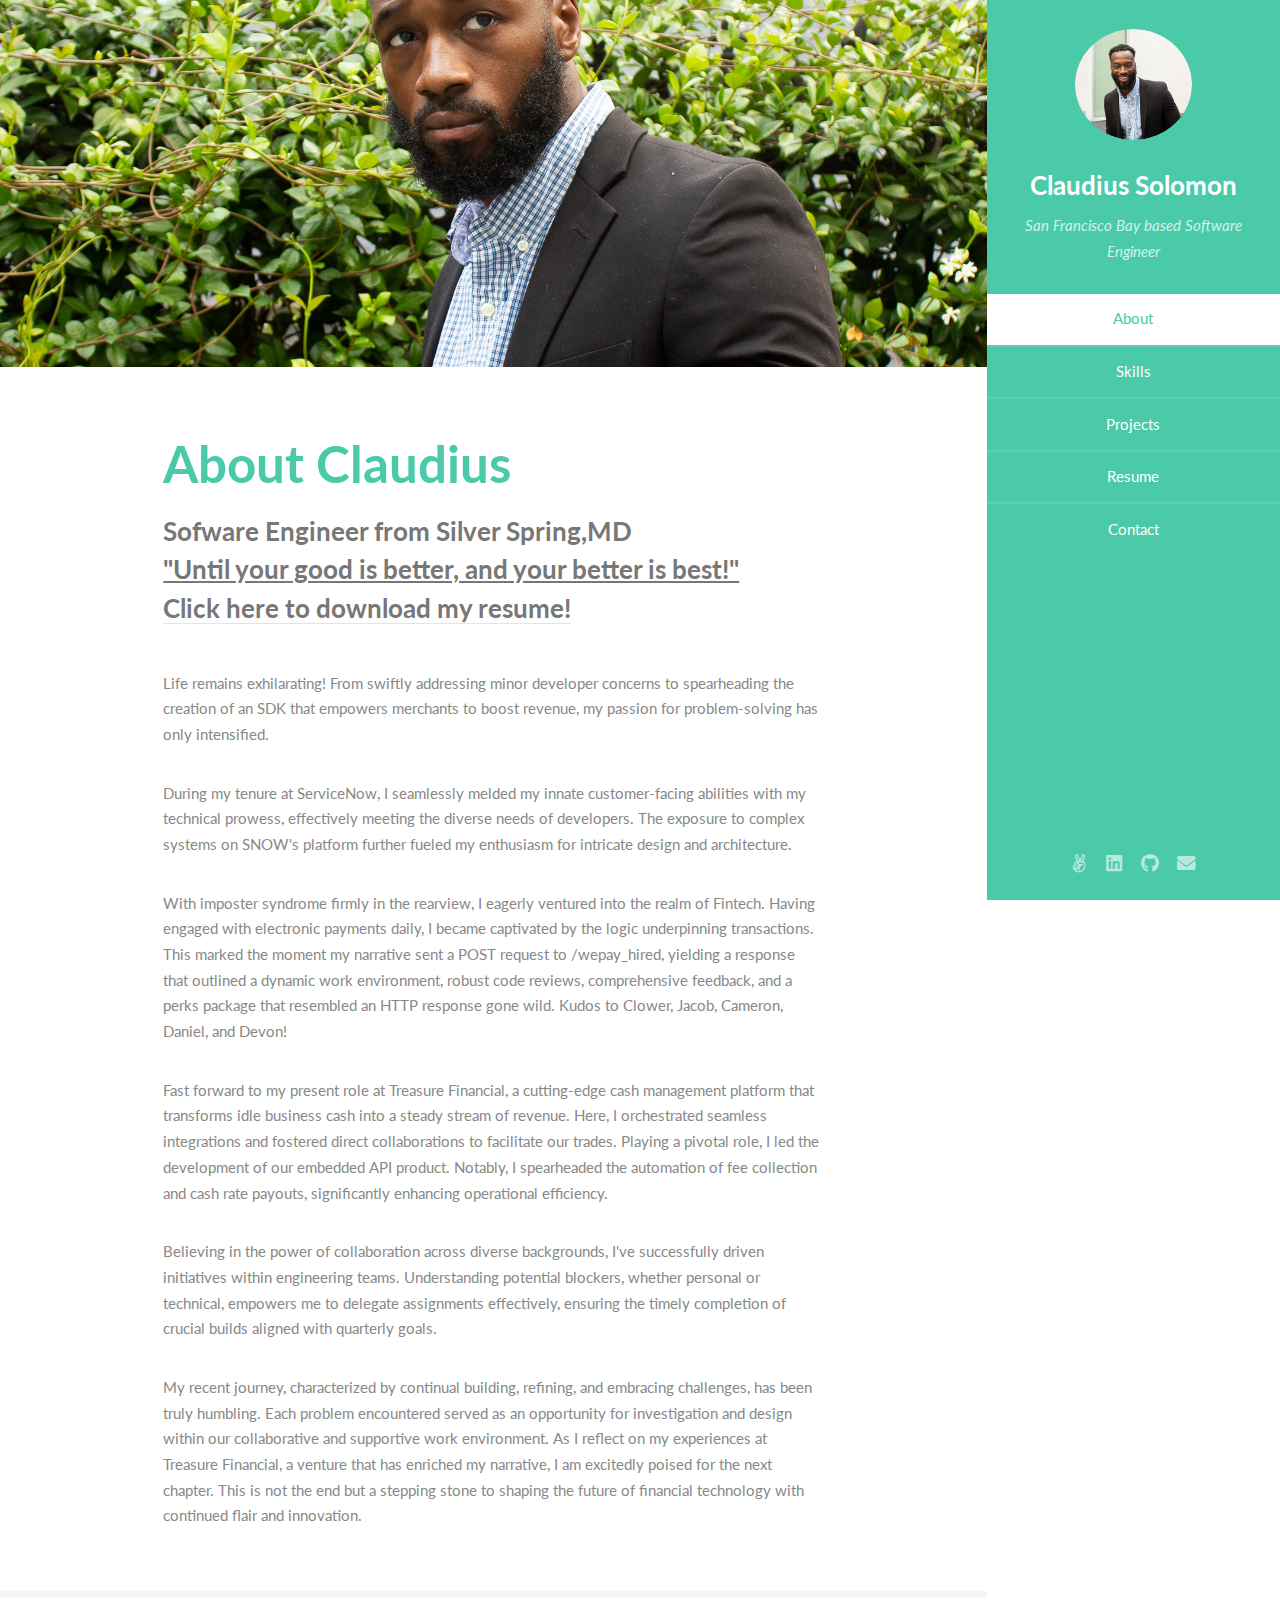
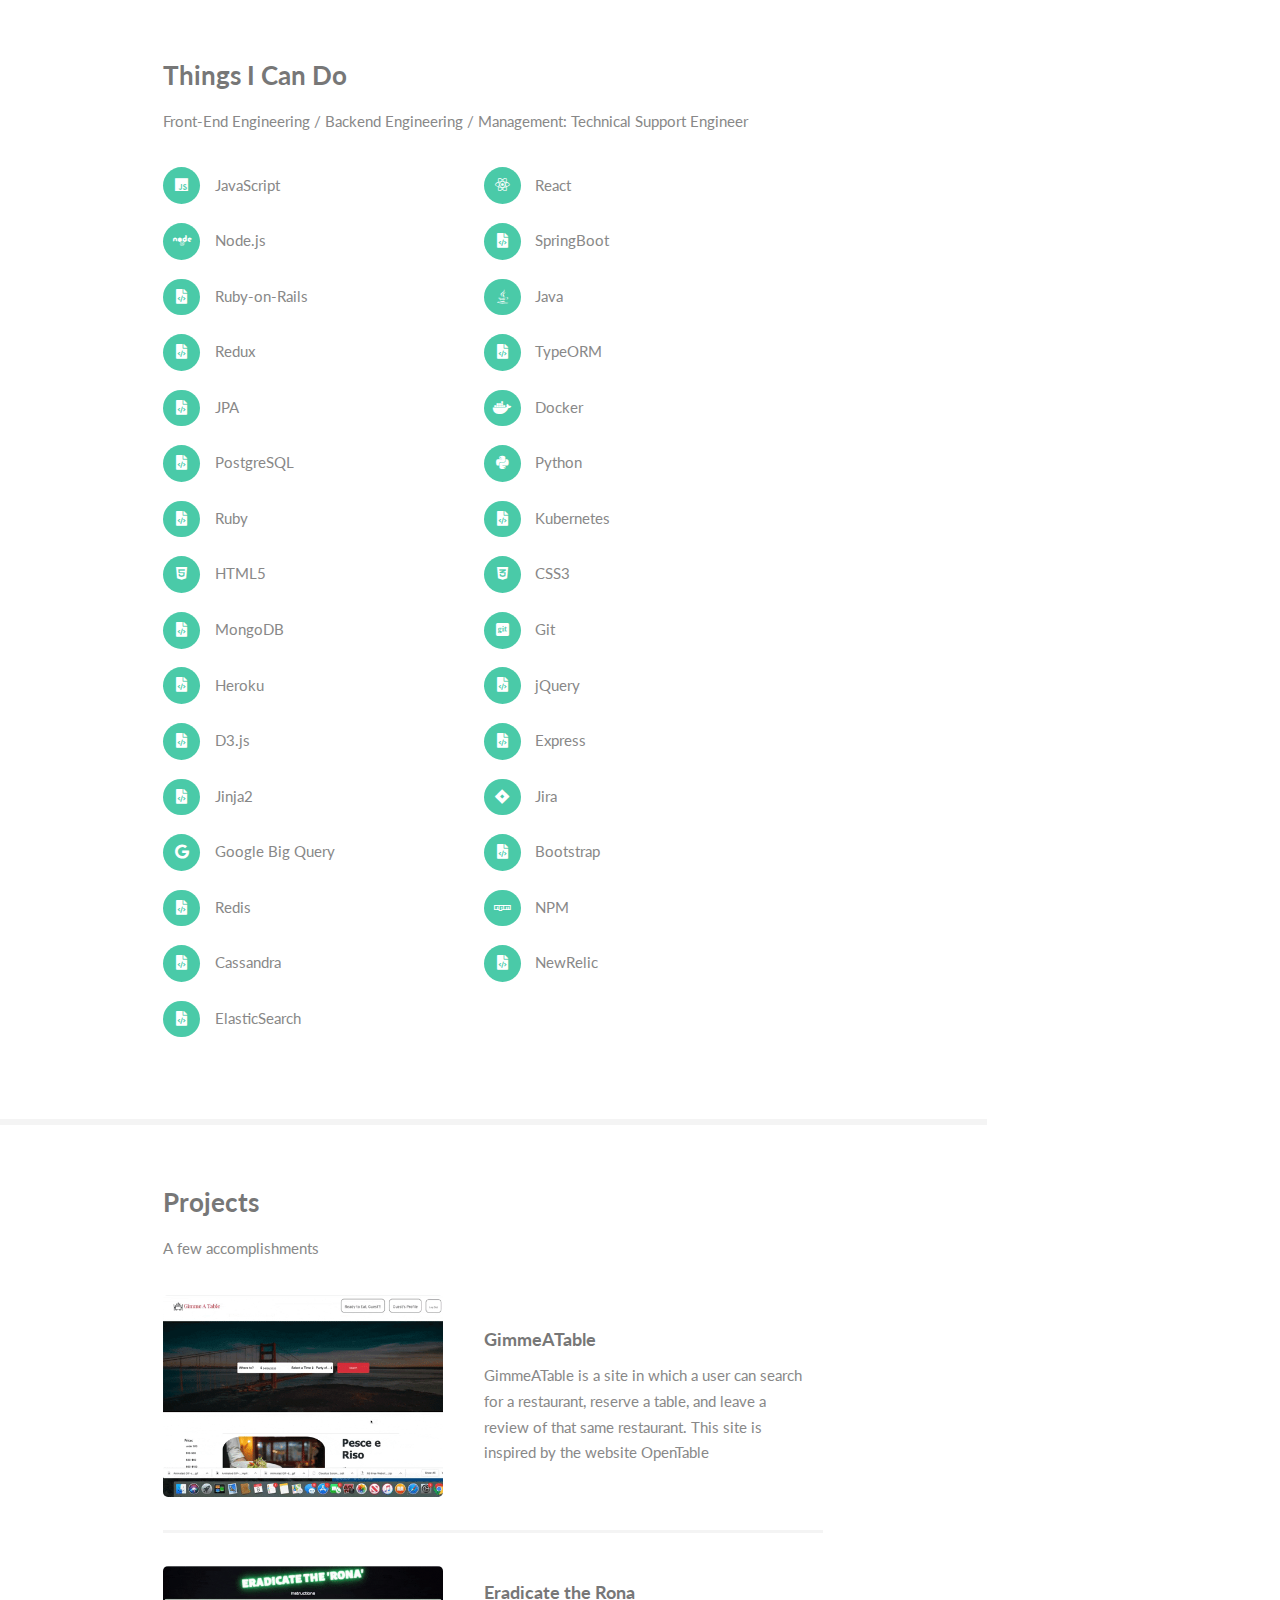
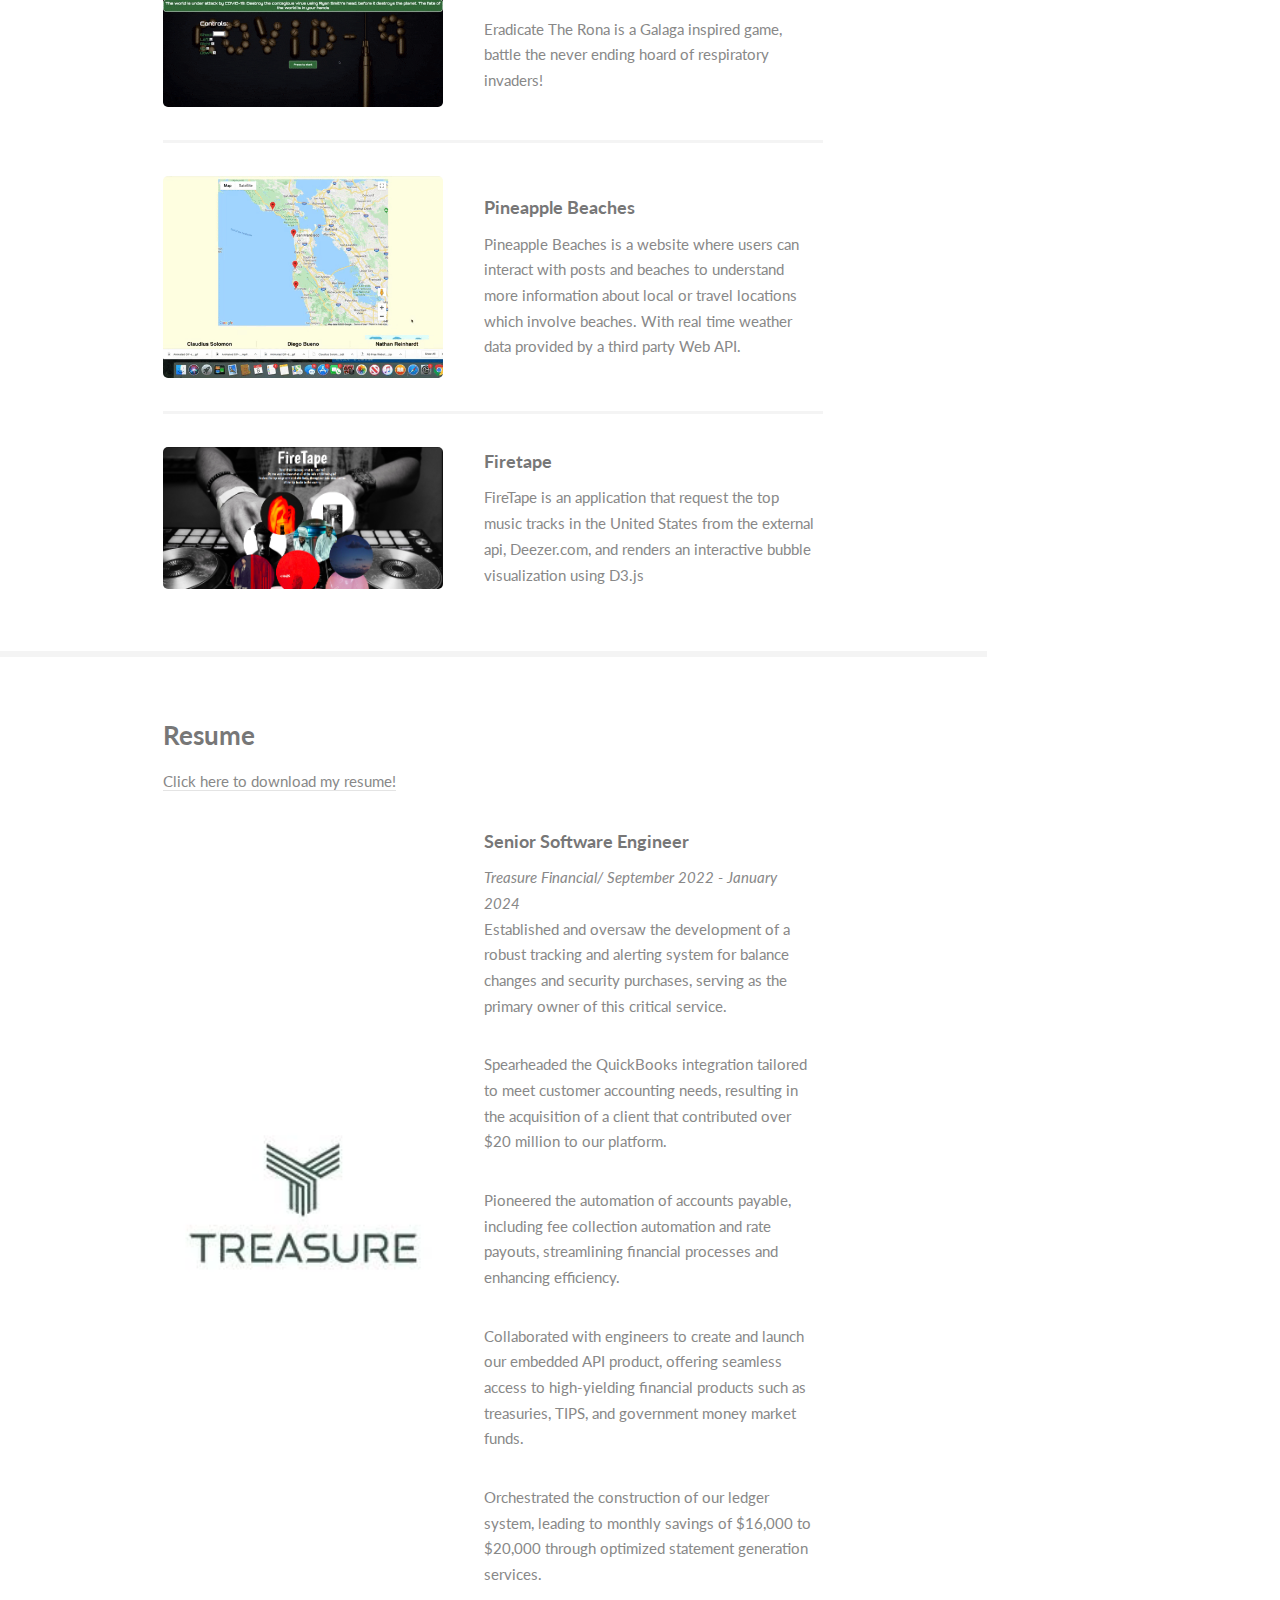
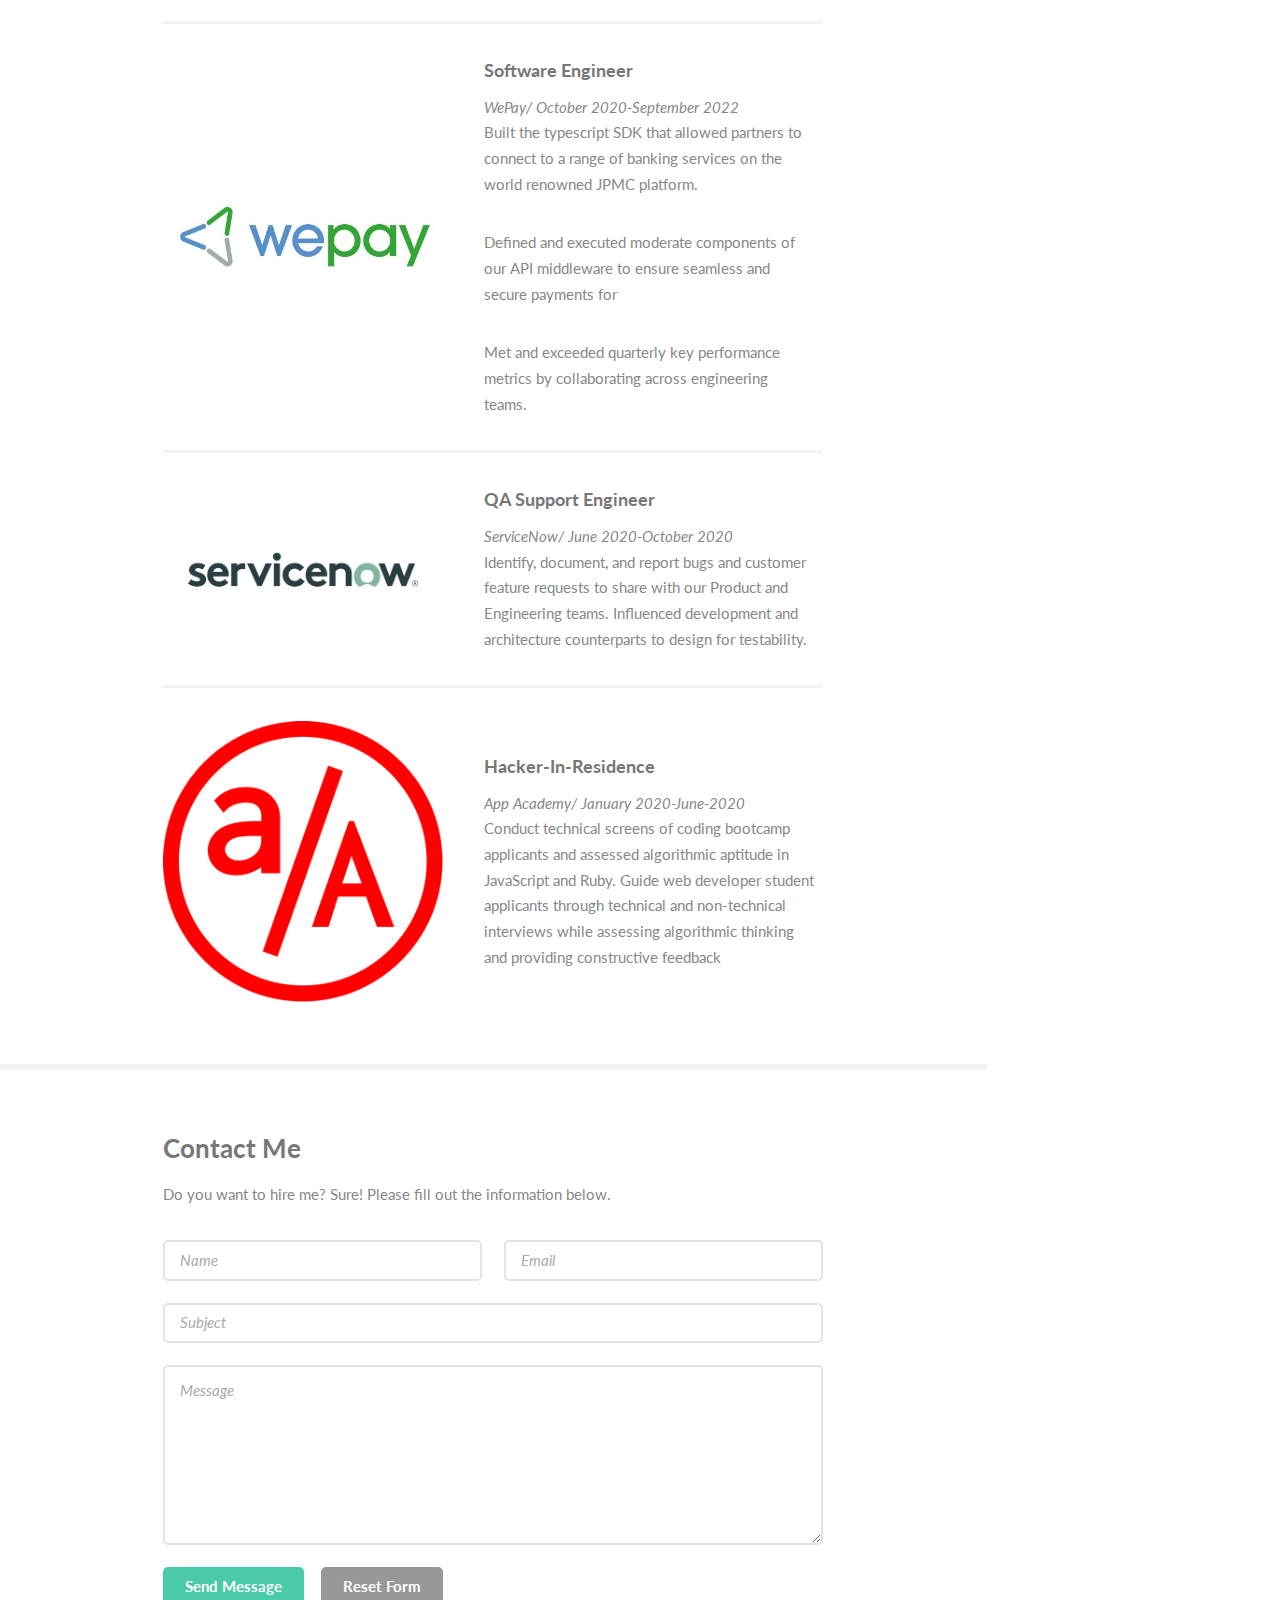
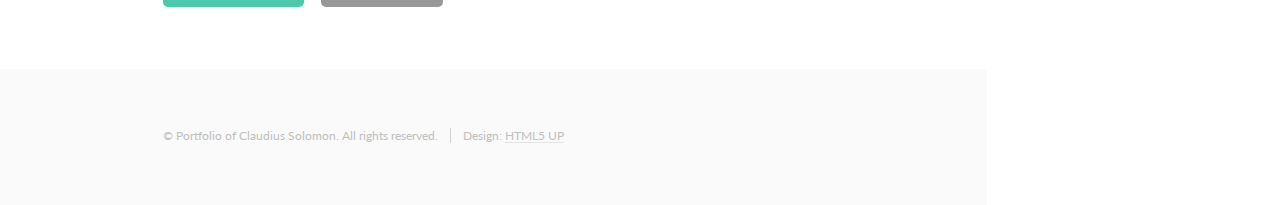
==== commit eb32ddbd: "changed the dates on the resume. Included a link to the resume in that section as well" ====
--- a/index.html
+++ b/index.html
@@ -51,7 +51,7 @@
 
 											<p>Sofware Engineer from Silver Spring,MD<br> <u>"Until your good is better, and your better is best!"</u><br>
 
-												<a href="afterFeedbackResumeAsOf24.pdf">Click this link to download my resume!</a>
+												<a href="afterFeedbackResumeAsOf24.pdf">Click here to download my resume!</a>
 											</p>
 										
 									</header>
@@ -106,30 +106,30 @@
 										<li class="icon solid fa-file-code">Ruby-on-Rails</li>
 										<li class="icon brands fa-java">Java</li>
 										<li class="icon solid fa-file-code">Redux</li>
+										<li class="icon solid fa-file-code">TypeORM</li>
+										<li class="icon solid fa-file-code">JPA</li>
+										<li class="icon brands fa-docker">Docker</li>
+										<li class="icon solid fa-file-code">PostgreSQL</li>
+										<li class="icon brands fa-python">Python</li>
+										<li class="icon solid fa-file-code">Ruby</li>
+										<li class="icon solid fa-file-code">Kubernetes</li>
 										<li class="icon brands fa-html5">HTML5</li>
 										<li class="icon brands fa-css3-alt">CSS3</li>
 										<li class="icon solid fa-file-code">MongoDB</li>
-										<li class="icon solid fa-file-code">PostgreSQL</li>
 										<li class="icon brands fa-git-square">Git</li>
 										<li class="icon solid fa-file-code">Heroku</li>
 										<li class="icon solid fa-file-code">jQuery</li>
 										<li class="icon solid fa-file-code">D3.js</li>
 										<li class="icon solid fa-file-code">Express</li>
-										<li class="icon solid fa-file-code">Ruby</li>
-										<li class="icon brands fa-python">Python</li>
 										<li class="icon solid fa-file-code">Jinja2</li>
 										<li class="icon brands fa-jira">Jira</li>
 										<li class="icon brands fa-google">Google Big Query</li>
-										<li class="icon solid fa-file-code">Kubernetes</li>
-										<li class="icon brands fa-docker">Docker</li>
 										<li class="icon solid fa-file-code">Bootstrap</li>
 										<li class="icon solid fa-file-code">Redis</li>
 										<li class="icon brands fa-npm">NPM</li>
 										<li class="icon solid fa-file-code">Cassandra</li>
 										<li class="icon solid fa-file-code">NewRelic</li>
 										<li class="icon solid fa-file-code">ElasticSearch</li>
-										<li class="icon solid fa-file-code">TypeORM</li>
-										<li class="icon solid fa-file-code">JPA</li>
 									</ul>
 								</div>
 							</section>
@@ -184,12 +184,14 @@
 						<section id="five">
 							<div class="container">
 								<h3>Resume</h3>
-								<p>My experience</p>
+								<p>
+									<a href="afterFeedbackResumeAsOf24.pdf">Click here to download my resume!</a>
+								</p>
 								<div class="features">
 									<article>
 										<a href="https://www.treasurefi.com/" class="image"><img src="images/TreasureLogoTwo.jpeg" alt="" /></a>
 										<div class="inner">
-											<h4>Senior Software Engineer-Treasure Financial</h4>
+											<h4>Senior Software Engineer</h4>
 											<em>
 												<span>Treasure Financial/</span>
 												<span>September 2022 - January 2024</span>
@@ -214,10 +216,10 @@
 									<article>
 										<a href="http://wepay.com/" class="image"><img src="images/wepay-logo.jpeg" alt="" /></a>
 										<div class="inner">
-											<h4>Software Engineer-API/WePay</h4>
+											<h4>Software Engineer</h4>
 											<em>
 												<span>WePay/</span>
-												<span>October 2020-Present</span>
+												<span>October 2020-September 2022</span>
 											</em>
 											<p>
 												Built the typescript SDK that allowed partners to connect to a range of banking services on the world
@@ -248,7 +250,7 @@
 									<article>
 										<a href="https://www.appacademy.io/" class="image"><img src="images/appacademy.jpg" alt="" /></a>
 										<div class="inner">
-											<h4>Hacker-In-Residence/App Academy</h4>
+											<h4>Hacker-In-Residence</h4>
 											<em>
 												<span>App Academy/</span>
 												<span>January 2020-June-2020</span>
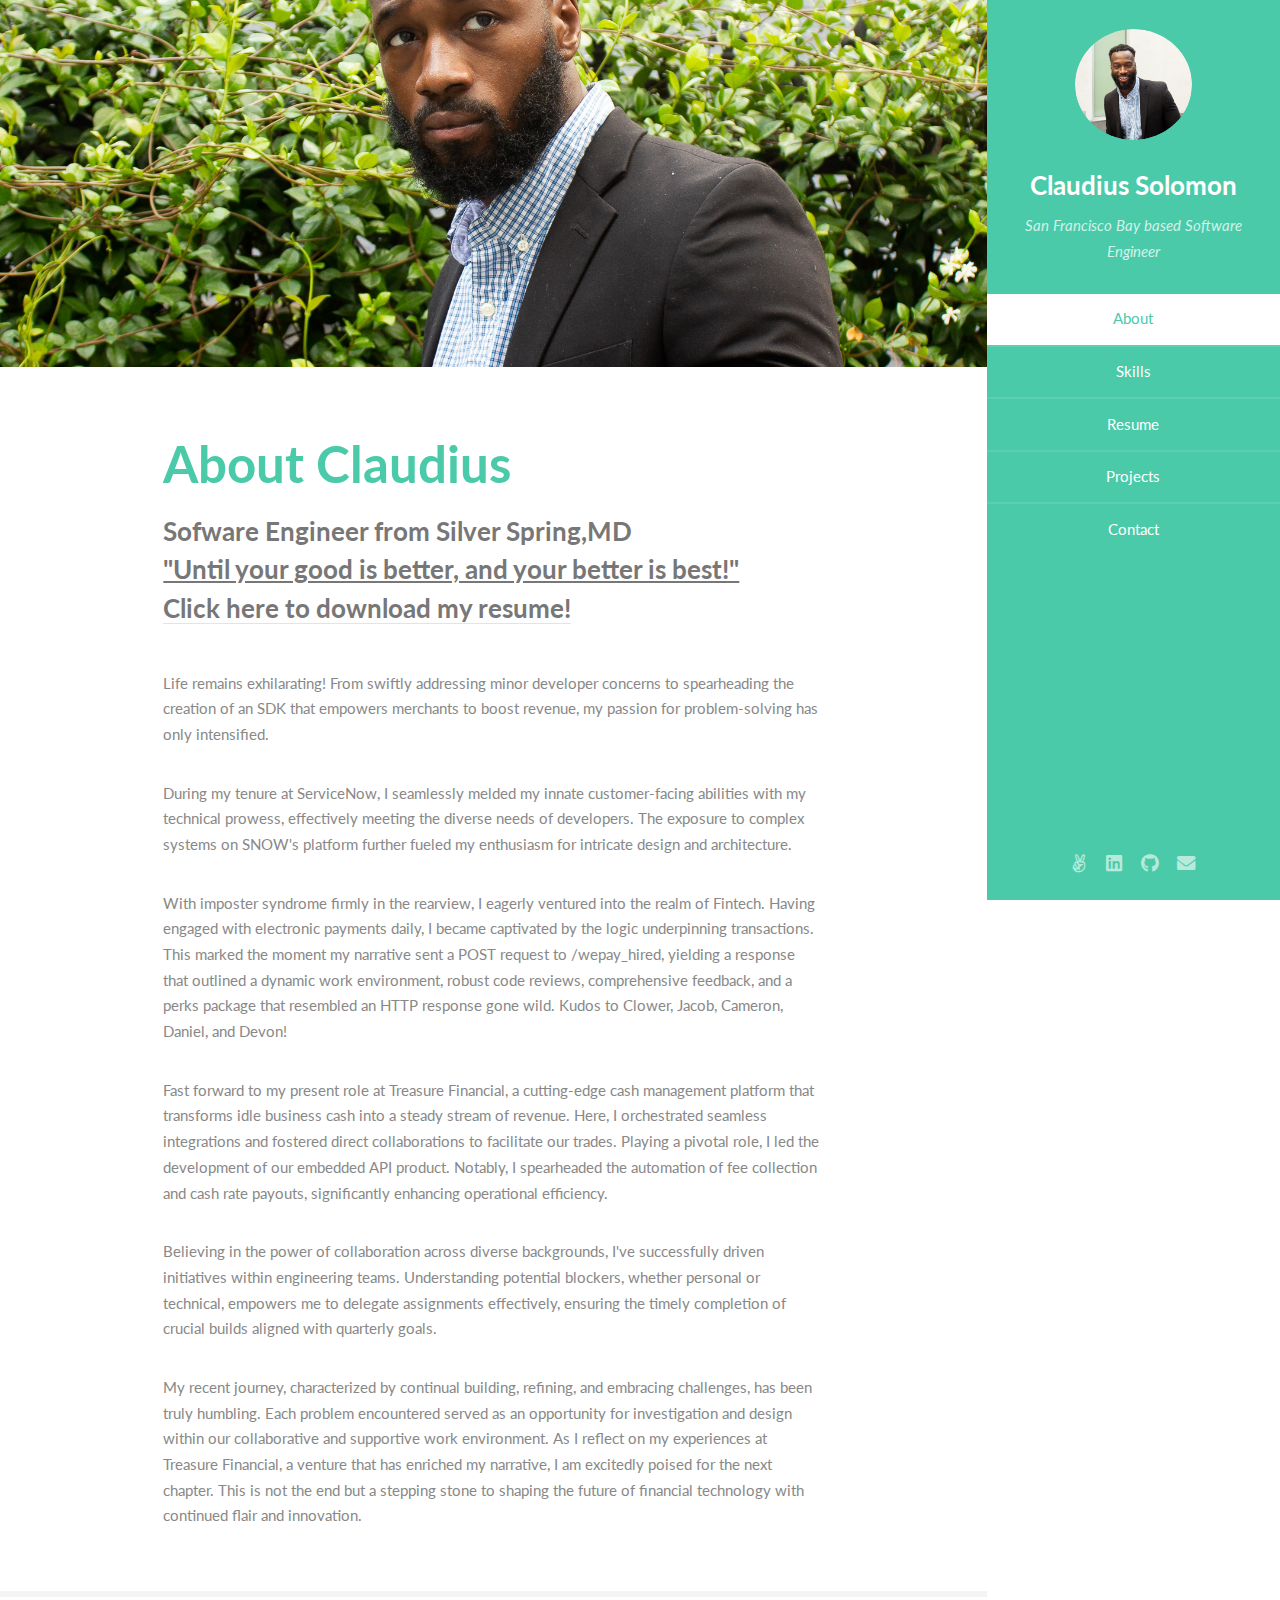
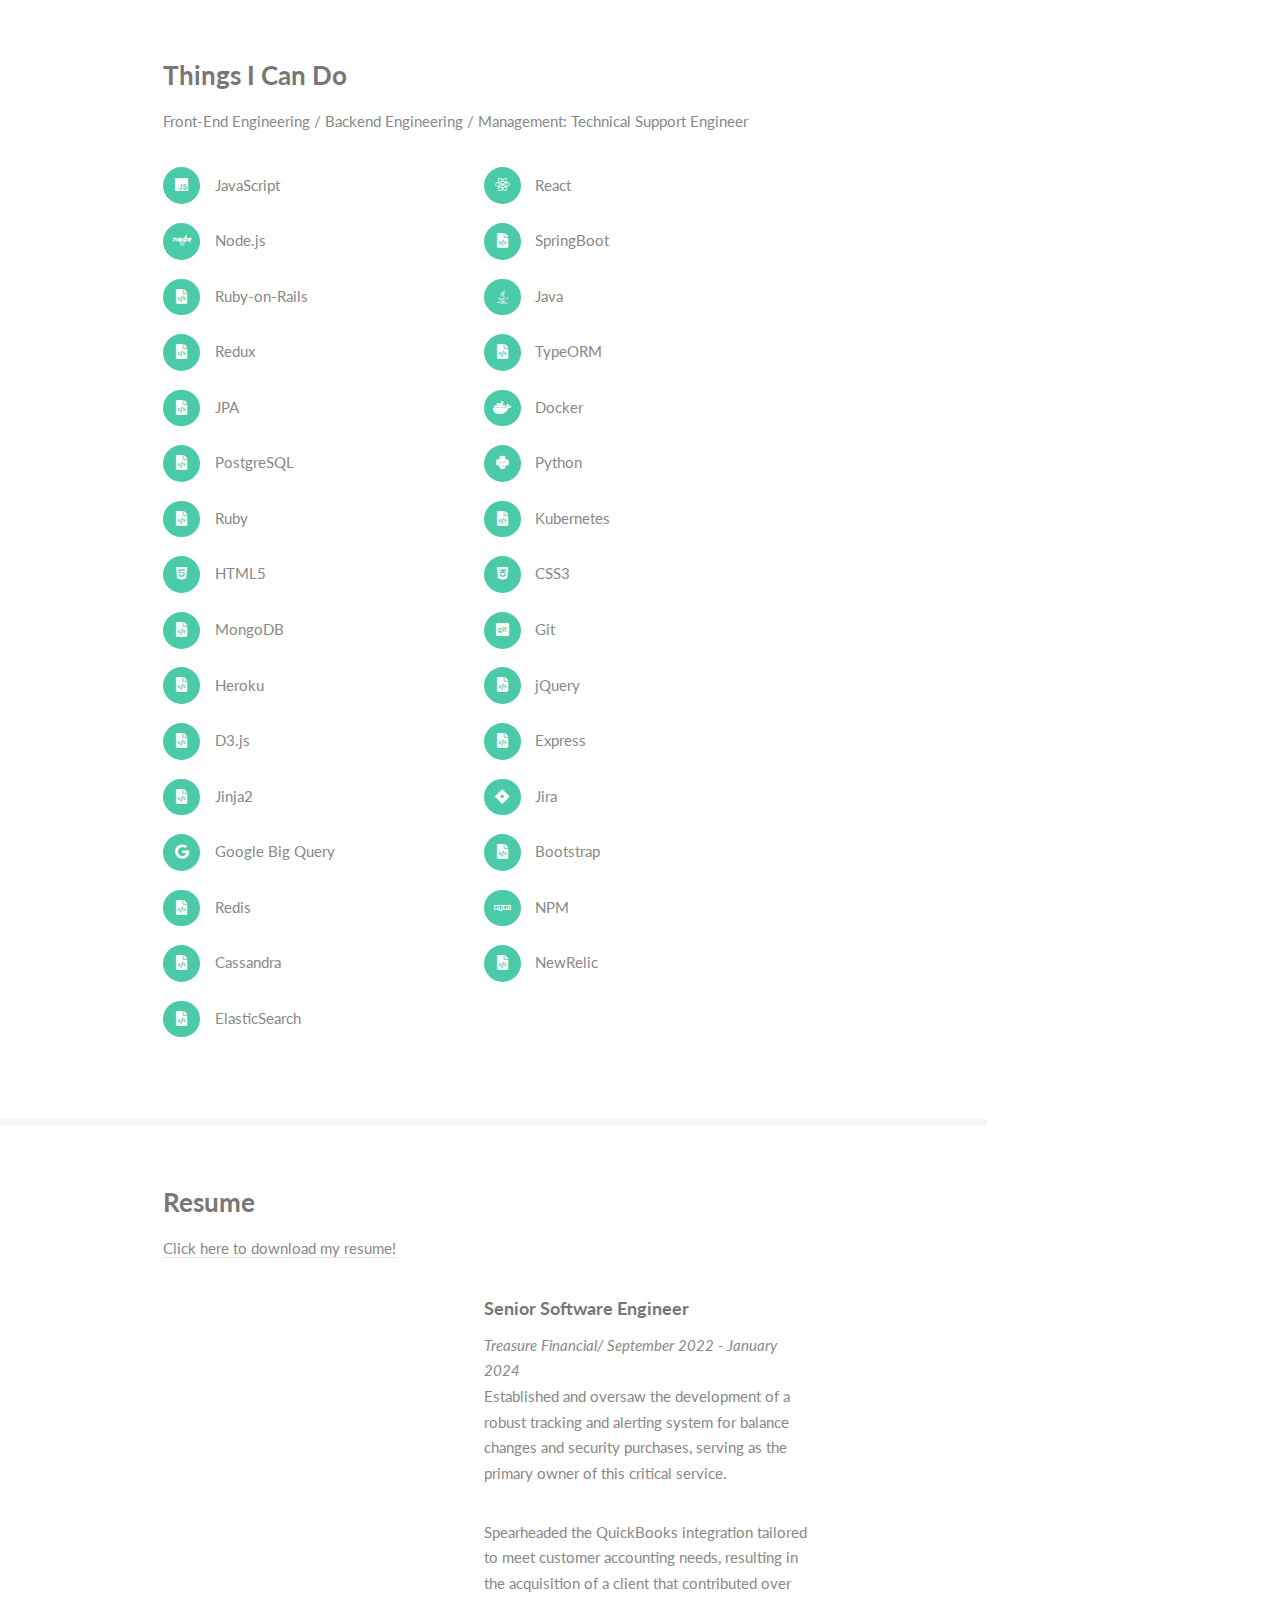
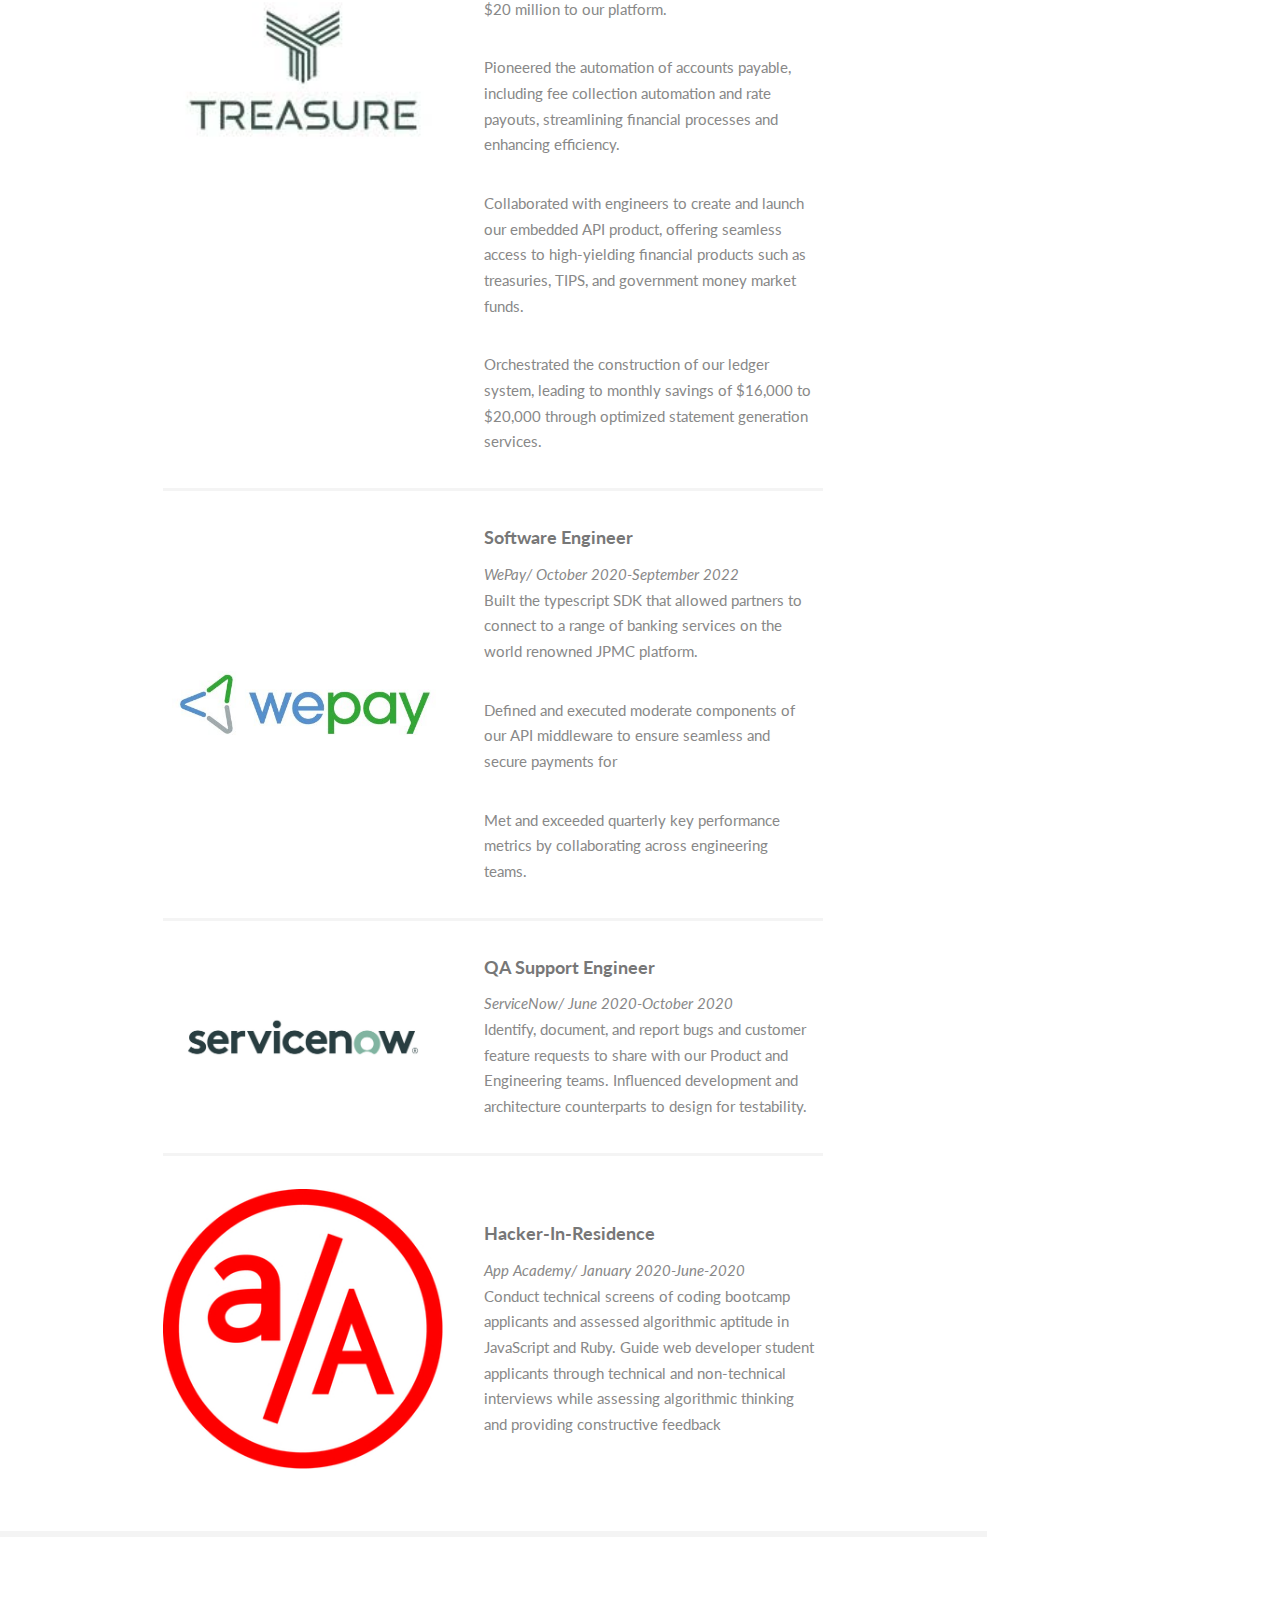
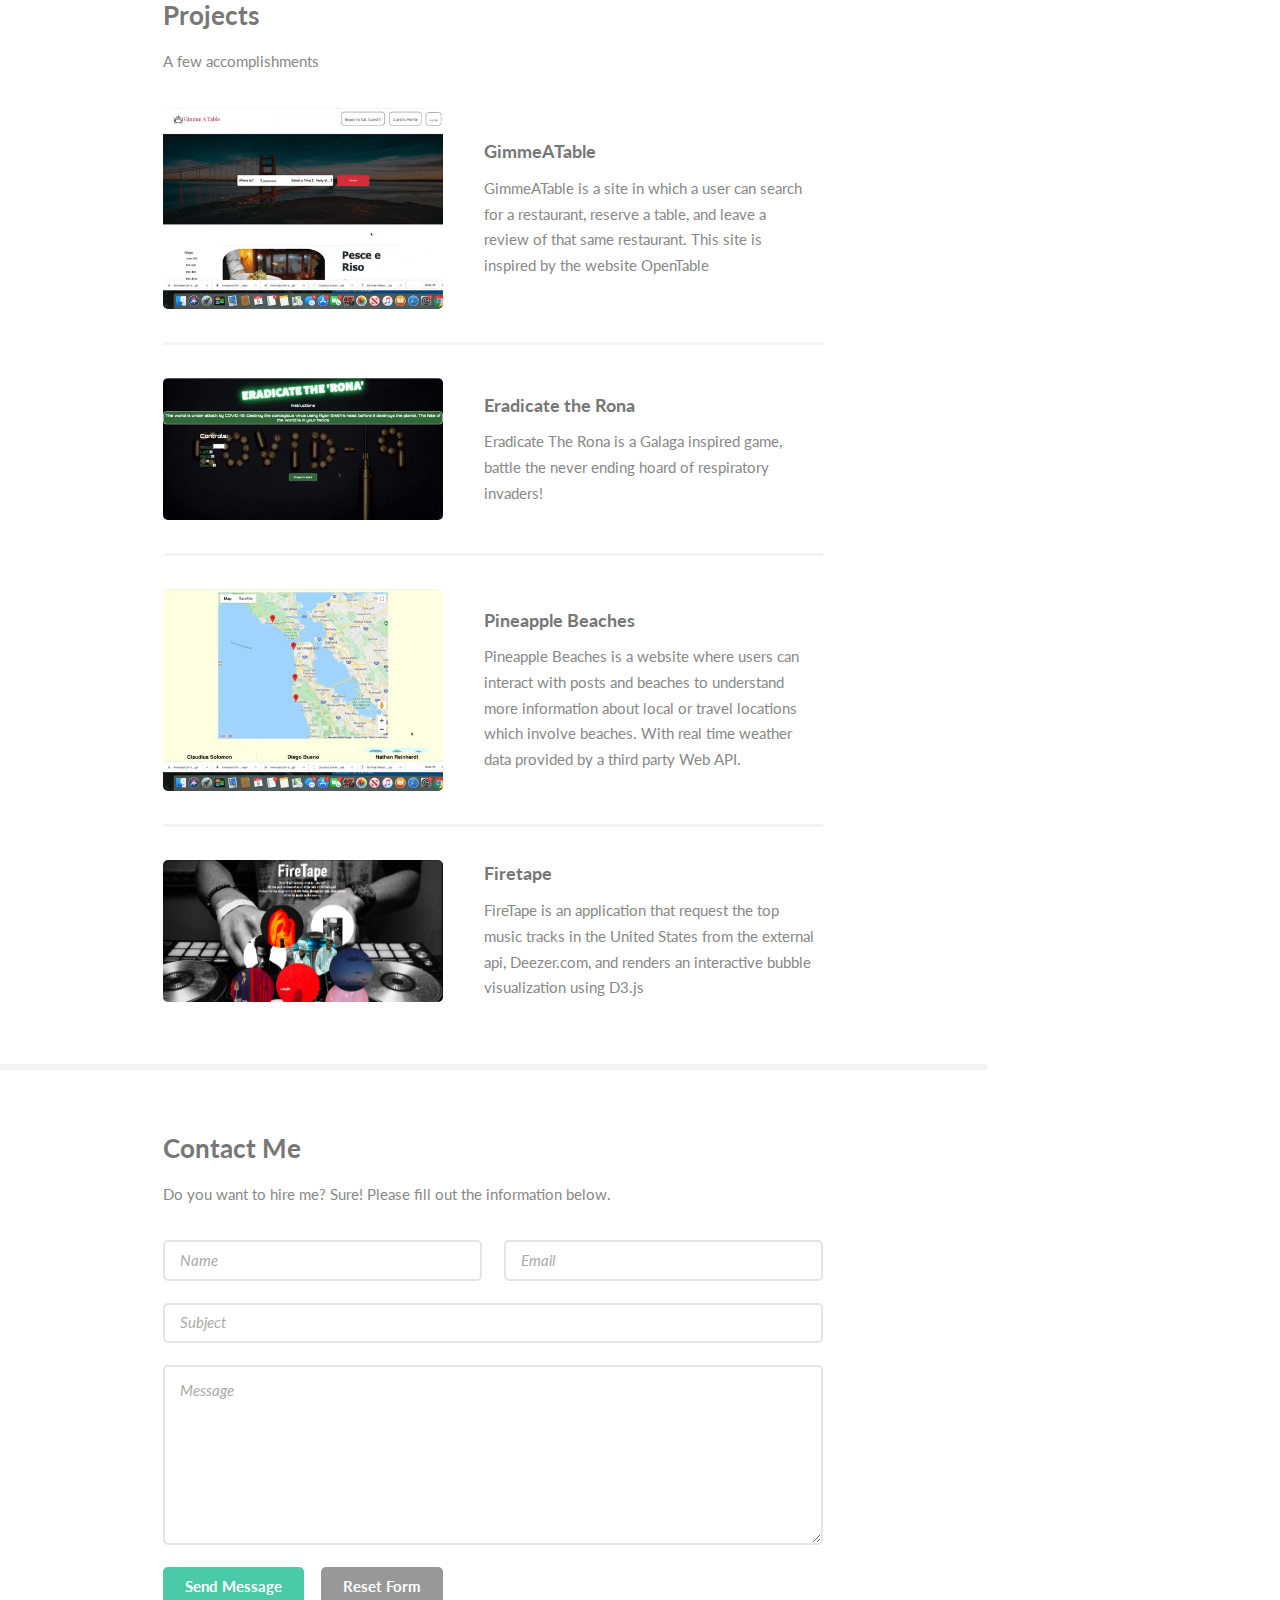
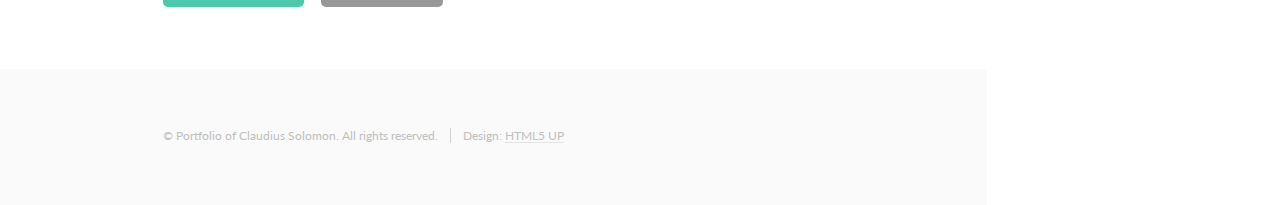
==== commit ecd6e3cb: "moved the resume up and included link" ====
--- a/index.html
+++ b/index.html
@@ -19,8 +19,8 @@
 					<ul>
 						<li><a href="#one" class="active">About</a></li>
 						<li><a href="#two">Skills</a></li>
+						<li><a href="#five">Resume</a></li>
 						<li><a href="#three">Projects</a></li>
-						<li><a href="#five">Resume</a></li>
 						<li><a href="#four">Contact</a></li>
 					</ul>
 				</nav>
@@ -135,44 +135,84 @@
 							</section>
 
 						<!-- Three -->
-							<section id="three">
+							<section id="five">
 								<div class="container">
-									<h3>Projects</h3>
-									<p>A few accomplishments</p>
+									<h3>Resume</h3>
+									<p>
+										<a href="afterFeedbackResumeAsOf24.pdf">Click here to download my resume!</a>
+									</p>
 									<div class="features">
 										<article>
-											<a href="http://gimmeatable.herokuapp.com/#/" class="image"><img src="images/portfolio/fullstack.gif" alt="" /></a>
+											<a href="https://www.treasurefi.com/" class="image"><img src="images/TreasureLogoTwo.jpeg" alt="" /></a>
 											<div class="inner">
-												<h4>GimmeATable</h4>
-												<p>GimmeATable is a site in which a user can search for a restaurant, reserve a table, and leave a review of that same
-													restaurant. This site is inspired by the website OpenTable</p>
+												<h4>Senior Software Engineer</h4>
+												<em>
+													<span>Treasure Financial/</span>
+													<span>September 2022 - January 2024</span>
+												</em>
+												<p>
+													Established and oversaw the development of a robust tracking and alerting system for balance changes and security purchases, serving as the primary owner of this critical service.		
+												</p>
+												<p>
+													Spearheaded the QuickBooks integration tailored to meet customer accounting needs, resulting in the acquisition of a client that contributed over $20 million to our platform.							
+												</p>
+												<p>
+													Pioneered the automation of accounts payable, including fee collection automation and rate payouts, streamlining financial processes and enhancing efficiency.									
+												</p>
+												<p>
+													Collaborated with engineers to create and launch our embedded API product, offering seamless access to high-yielding financial products such as treasuries, TIPS, and government money market funds.
+												</p>
+												<p>
+													Orchestrated the construction of our ledger system, leading to monthly savings of $16,000 to $20,000 through optimized statement generation services.									
+												</p>
 											</div>
 										</article>
 										<article>
-											<a href="https://clauddyf.github.io/jahlensversion/" class="image"><img src="images/portfolio/vanilla.gif" alt="" /></a>
+											<a href="http://wepay.com/" class="image"><img src="images/wepay-logo.jpeg" alt="" /></a>
 											<div class="inner">
-												<h4>Eradicate the Rona</h4>
-												<p>
-													Eradicate The Rona is a Galaga inspired game, battle the never ending hoard of respiratory invaders!
-												</p>
+												<h4>Software Engineer</h4>
+												<em>
+													<span>WePay/</span>
+													<span>October 2020-September 2022</span>
+												</em>
+												<p>
+													Built the typescript SDK that allowed partners to connect to a range of banking services on the world
+													renowned JPMC platform.
+												</p>
+												<p>
+													Defined and executed moderate components of our API middleware to ensure seamless and secure payments for
+												</p>
+												<p>
+													Met and exceeded quarterly key performance metrics by collaborating across engineering teams.											</p>
 											</div>
 										</article>
 										<article>
-											<a href="https://pineapple-beaches.herokuapp.com/" class="image"><img src="images/portfolio/mern.gif" alt="" /></a>
+											<a href="https://servicenow.com" class="image"><img src="images/snowlogo.jpeg" alt="" /></a>
 											<div class="inner">
-												<h4>Pineapple Beaches</h4>
-												<p>
-													Pineapple Beaches is a website where users can interact with posts and beaches to understand more information about local or travel
-													locations which involve beaches. With real time weather data provided by a third party Web API.
+												<h4>QA Support Engineer</h4>
+												<em>
+													<span>ServiceNow/</span>
+													<span>June 2020-October 2020</span>
+												</em>
+												<p>
+													Identify, document, and report bugs and customer feature requests to share with our Product and Engineering
+													teams.
+													Influenced development and architecture counterparts to design for testability.
 												</p>
 											</div>
 										</article>
 										<article>
-											<a href="https://github.com/clauddyf/FireTape" class="image"><img src="images/portfolio/firetape.png" alt="" /></a>
+											<a href="https://www.appacademy.io/" class="image"><img src="images/appacademy.jpg" alt="" /></a>
 											<div class="inner">
-												<h4>Firetape</h4>
-												<p>
-													FireTape is an application that request the top music tracks in the United States from the external api, Deezer.com, and renders an interactive bubble visualization using D3.js
+												<h4>Hacker-In-Residence</h4>
+												<em>
+													<span>App Academy/</span>
+													<span>January 2020-June-2020</span>
+												</em>
+												<p>
+													Conduct technical screens of coding bootcamp applicants and assessed algorithmic aptitude in JavaScript and Ruby.
+													Guide web developer student applicants through technical and non-technical interviews while assessing algorithmic
+													thinking and providing constructive feedback
 												</p>
 											</div>
 										</article>
@@ -181,84 +221,44 @@
 							</section>
 
 						<!-- Five -->
-						<section id="five">
+						<section id="three">
 							<div class="container">
-								<h3>Resume</h3>
-								<p>
-									<a href="afterFeedbackResumeAsOf24.pdf">Click here to download my resume!</a>
-								</p>
+								<h3>Projects</h3>
+								<p>A few accomplishments</p>
 								<div class="features">
 									<article>
-										<a href="https://www.treasurefi.com/" class="image"><img src="images/TreasureLogoTwo.jpeg" alt="" /></a>
+										<a href="http://gimmeatable.herokuapp.com/#/" class="image"><img src="images/portfolio/fullstack.gif" alt="" /></a>
 										<div class="inner">
-											<h4>Senior Software Engineer</h4>
-											<em>
-												<span>Treasure Financial/</span>
-												<span>September 2022 - January 2024</span>
-											</em>
-											<p>
-												Established and oversaw the development of a robust tracking and alerting system for balance changes and security purchases, serving as the primary owner of this critical service.		
-											</p>
-											<p>
-												Spearheaded the QuickBooks integration tailored to meet customer accounting needs, resulting in the acquisition of a client that contributed over $20 million to our platform.							
-											</p>
-											<p>
-												Pioneered the automation of accounts payable, including fee collection automation and rate payouts, streamlining financial processes and enhancing efficiency.									
-											</p>
-											<p>
-												Collaborated with engineers to create and launch our embedded API product, offering seamless access to high-yielding financial products such as treasuries, TIPS, and government money market funds.
-											</p>
-											<p>
-												Orchestrated the construction of our ledger system, leading to monthly savings of $16,000 to $20,000 through optimized statement generation services.									
-											</p>
+											<h4>GimmeATable</h4>
+											<p>GimmeATable is a site in which a user can search for a restaurant, reserve a table, and leave a review of that same
+												restaurant. This site is inspired by the website OpenTable</p>
 										</div>
 									</article>
 									<article>
-										<a href="http://wepay.com/" class="image"><img src="images/wepay-logo.jpeg" alt="" /></a>
+										<a href="https://clauddyf.github.io/jahlensversion/" class="image"><img src="images/portfolio/vanilla.gif" alt="" /></a>
 										<div class="inner">
-											<h4>Software Engineer</h4>
-											<em>
-												<span>WePay/</span>
-												<span>October 2020-September 2022</span>
-											</em>
+											<h4>Eradicate the Rona</h4>
 											<p>
-												Built the typescript SDK that allowed partners to connect to a range of banking services on the world
-												renowned JPMC platform.
+												Eradicate The Rona is a Galaga inspired game, battle the never ending hoard of respiratory invaders!
 											</p>
-											<p>
-												Defined and executed moderate components of our API middleware to ensure seamless and secure payments for
-											</p>
-											<p>
-												Met and exceeded quarterly key performance metrics by collaborating across engineering teams.											</p>
 										</div>
 									</article>
 									<article>
-										<a href="https://servicenow.com" class="image"><img src="images/snowlogo.jpeg" alt="" /></a>
+										<a href="https://pineapple-beaches.herokuapp.com/" class="image"><img src="images/portfolio/mern.gif" alt="" /></a>
 										<div class="inner">
-											<h4>QA Support Engineer</h4>
-											<em>
-												<span>ServiceNow/</span>
-												<span>June 2020-October 2020</span>
-											</em>
+											<h4>Pineapple Beaches</h4>
 											<p>
-												Identify, document, and report bugs and customer feature requests to share with our Product and Engineering
-												teams.
-												Influenced development and architecture counterparts to design for testability.
+												Pineapple Beaches is a website where users can interact with posts and beaches to understand more information about local or travel
+												locations which involve beaches. With real time weather data provided by a third party Web API.
 											</p>
 										</div>
 									</article>
 									<article>
-										<a href="https://www.appacademy.io/" class="image"><img src="images/appacademy.jpg" alt="" /></a>
+										<a href="https://github.com/clauddyf/FireTape" class="image"><img src="images/portfolio/firetape.png" alt="" /></a>
 										<div class="inner">
-											<h4>Hacker-In-Residence</h4>
-											<em>
-												<span>App Academy/</span>
-												<span>January 2020-June-2020</span>
-											</em>
+											<h4>Firetape</h4>
 											<p>
-												Conduct technical screens of coding bootcamp applicants and assessed algorithmic aptitude in JavaScript and Ruby.
-												Guide web developer student applicants through technical and non-technical interviews while assessing algorithmic
-												thinking and providing constructive feedback
+												FireTape is an application that request the top music tracks in the United States from the external api, Deezer.com, and renders an interactive bubble visualization using D3.js
 											</p>
 										</div>
 									</article>
@@ -266,7 +266,7 @@
 							</div>
 						</section>
 
-						<!-- Four -->
+						<!-- Six -->
 							<section id="four">
 								<div class="container">
 									<h3>Contact Me</h3>
@@ -618,7 +618,7 @@
 
 								</div>
 							</section>
-						-->
+						 -->
 
 					</div>
 
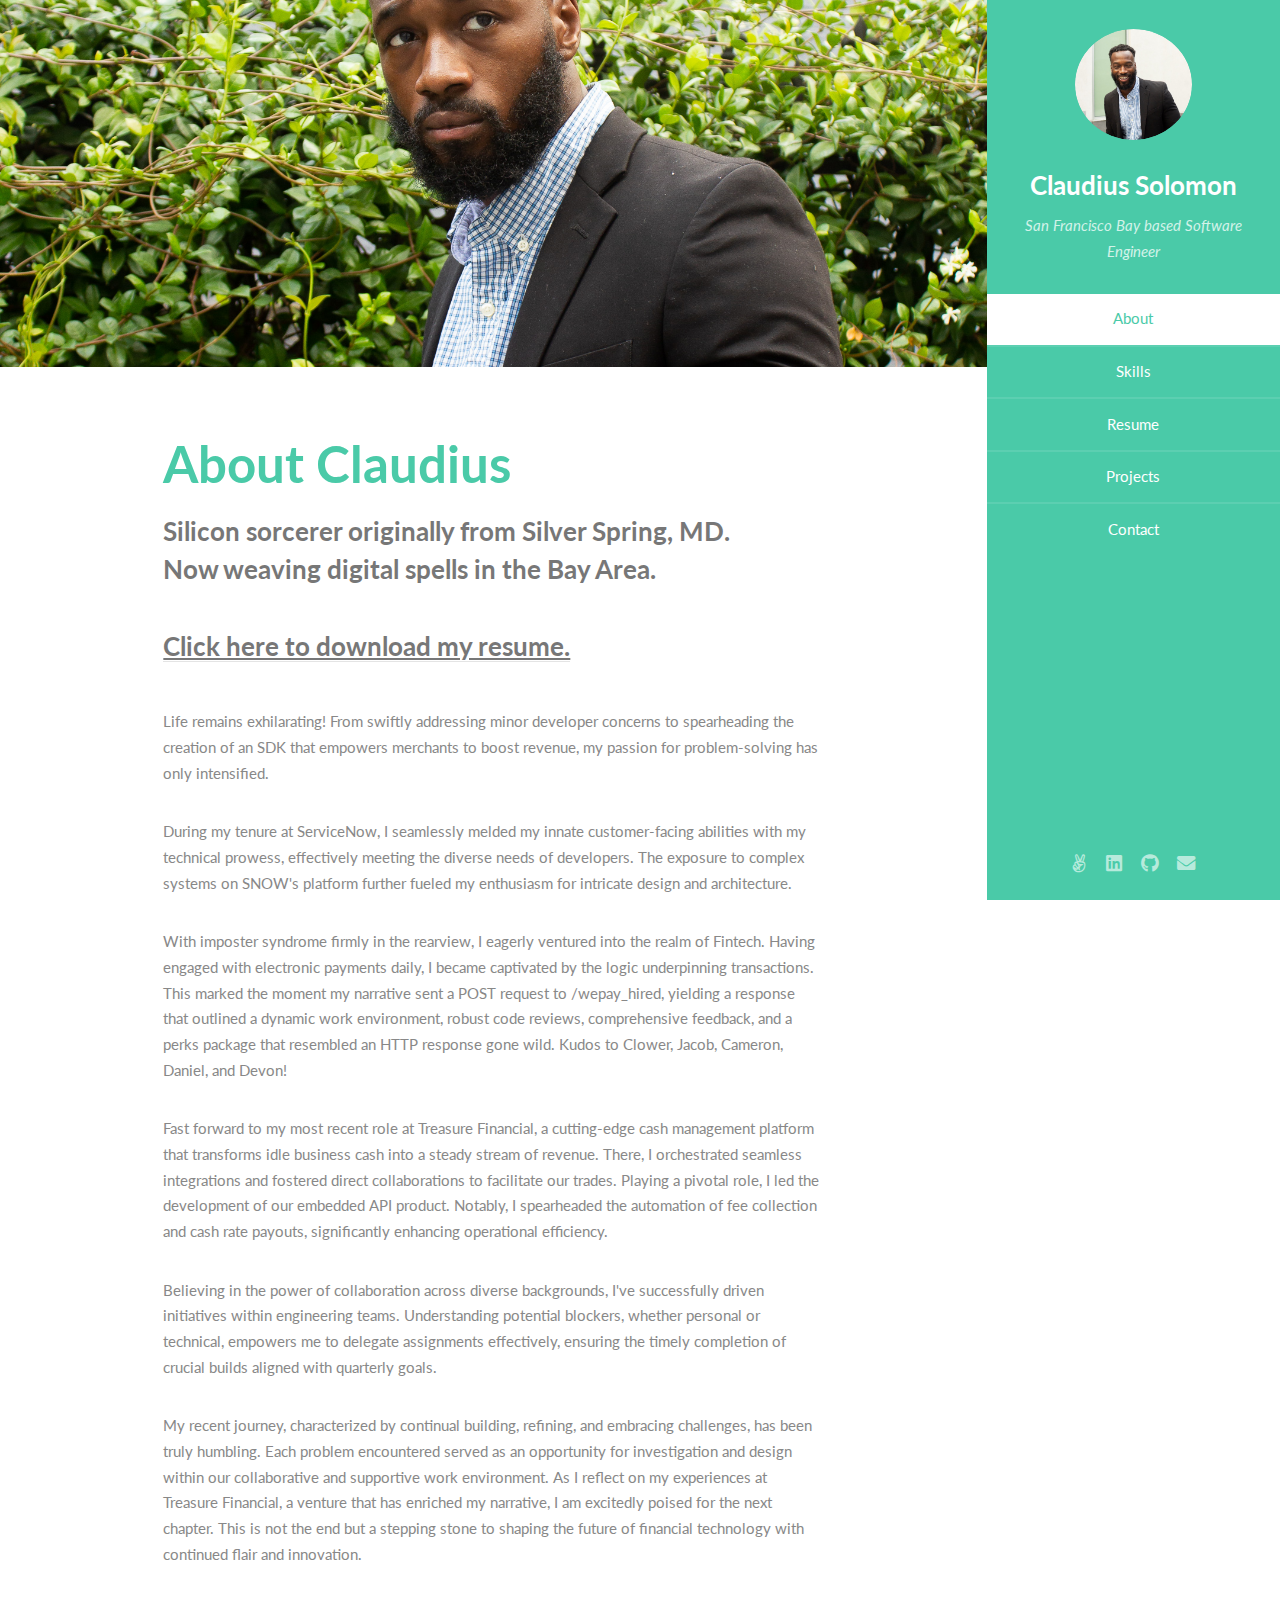
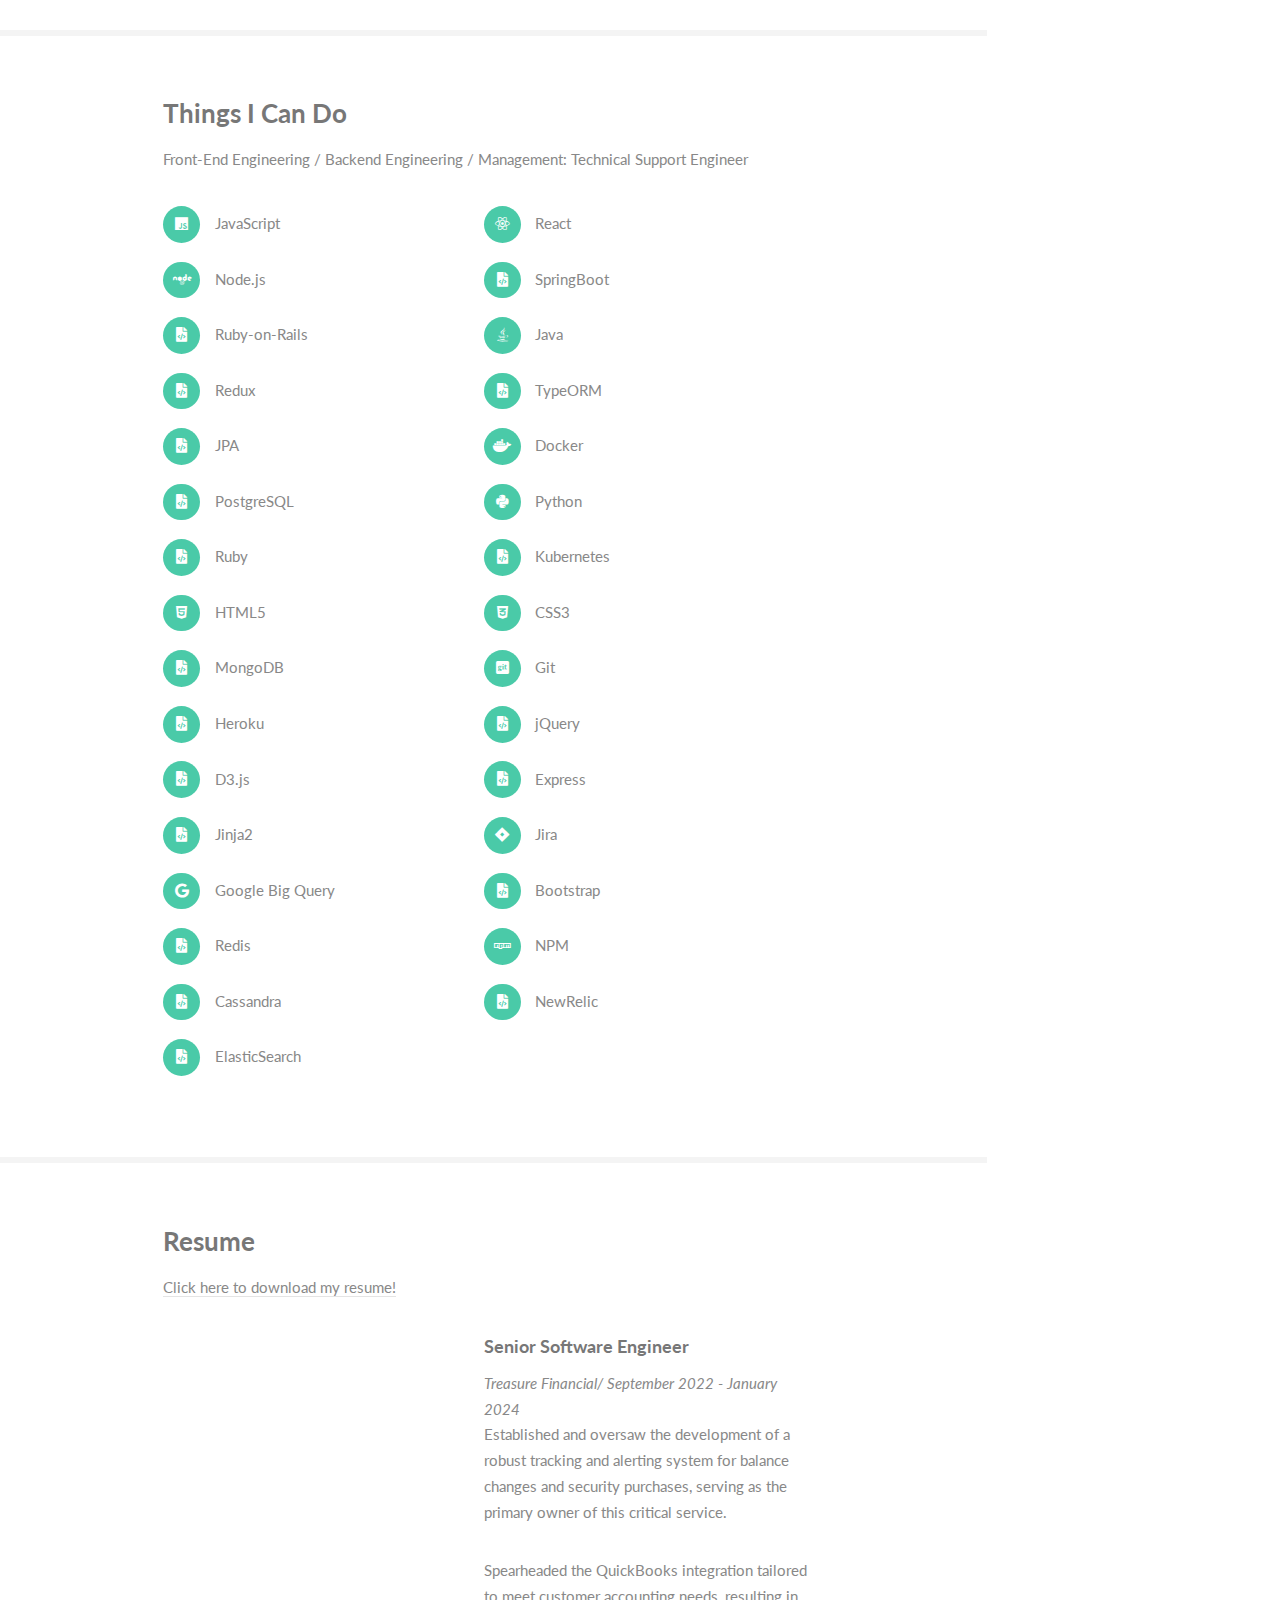
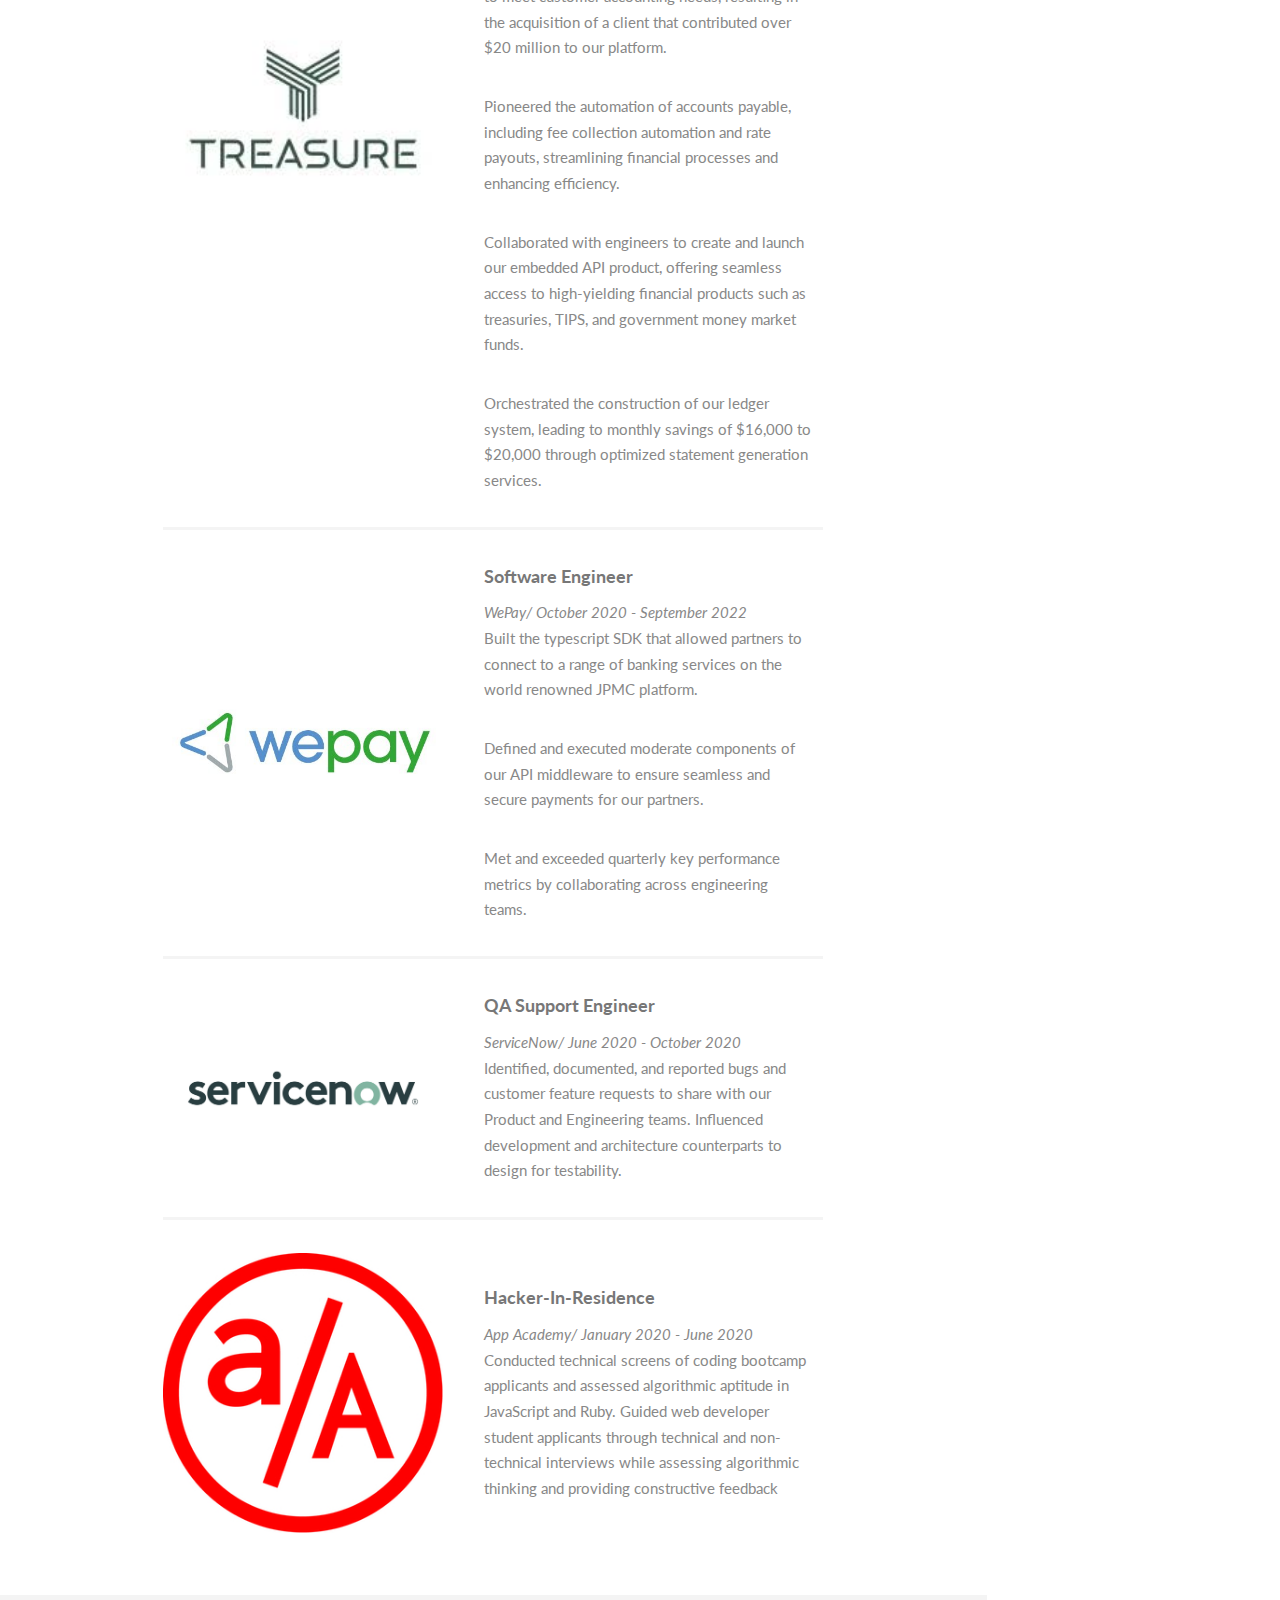
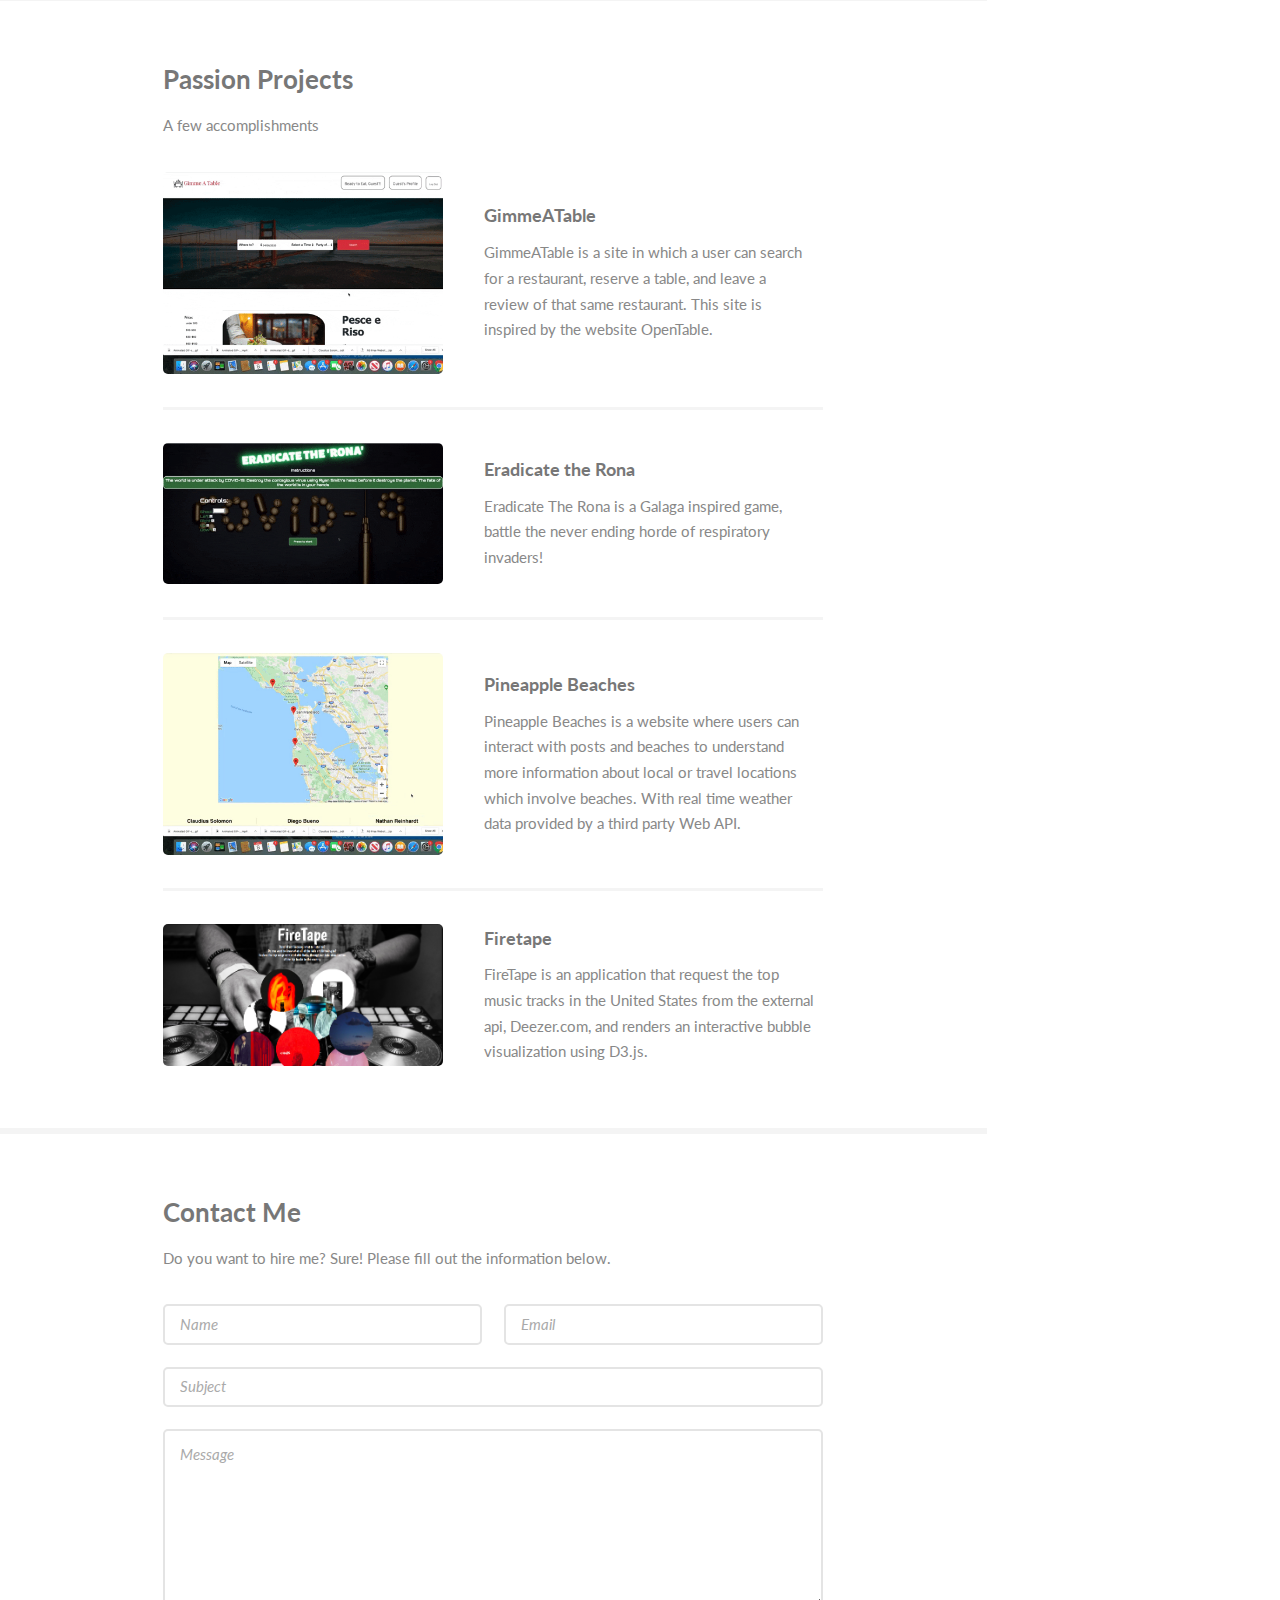
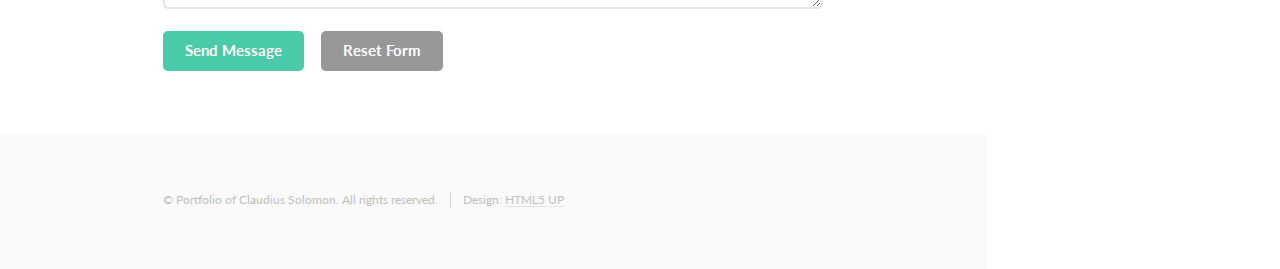
==== commit 9ca98aa7: "made changes based on cookies feedback" ====
--- a/index.html
+++ b/index.html
@@ -49,9 +49,11 @@
 									<header class="major">
 										<h2>About Claudius</h2>
 
-											<p>Sofware Engineer from Silver Spring,MD<br> <u>"Until your good is better, and your better is best!"</u><br>
-
-												<a href="afterFeedbackResumeAsOf24.pdf">Click here to download my resume!</a>
+										<p>Silicon sorcerer originally from Silver Spring, MD.<br> Now weaving digital spells in the Bay Area.<br>
+												<br> 
+												<u>
+													<a href="updatedResumeFeb.pdf">Click here to download my resume.</a>
+												</u>
 											</p>
 										
 									</header>
@@ -74,8 +76,8 @@
 									</p>
 
 									<p>
-										Fast forward to my present role at Treasure Financial, a cutting-edge cash management platform that transforms idle business cash into a steady stream of revenue. 
-										Here, I orchestrated seamless integrations and fostered direct collaborations to facilitate our trades. 
+										Fast forward to my most recent role at Treasure Financial, a cutting-edge cash management platform that transforms idle business cash into a steady stream of revenue. 
+										There, I orchestrated seamless integrations and fostered direct collaborations to facilitate our trades. 
 										Playing a pivotal role, I led the development of our embedded API product. Notably,
 										I spearheaded the automation of fee collection and cash rate payouts, significantly enhancing operational efficiency.
 
@@ -139,7 +141,7 @@
 								<div class="container">
 									<h3>Resume</h3>
 									<p>
-										<a href="afterFeedbackResumeAsOf24.pdf">Click here to download my resume!</a>
+										<a href="updatedResumeFeb.pdf">Click here to download my resume!</a>
 									</p>
 									<div class="features">
 										<article>
@@ -173,17 +175,18 @@
 												<h4>Software Engineer</h4>
 												<em>
 													<span>WePay/</span>
-													<span>October 2020-September 2022</span>
+													<span>October 2020 - September 2022</span>
 												</em>
 												<p>
 													Built the typescript SDK that allowed partners to connect to a range of banking services on the world
 													renowned JPMC platform.
 												</p>
 												<p>
-													Defined and executed moderate components of our API middleware to ensure seamless and secure payments for
-												</p>
-												<p>
-													Met and exceeded quarterly key performance metrics by collaborating across engineering teams.											</p>
+													Defined and executed moderate components of our API middleware to ensure seamless and secure payments for our partners.
+												</p>
+												<p>
+													Met and exceeded quarterly key performance metrics by collaborating across engineering teams.
+												</p>
 											</div>
 										</article>
 										<article>
@@ -192,10 +195,10 @@
 												<h4>QA Support Engineer</h4>
 												<em>
 													<span>ServiceNow/</span>
-													<span>June 2020-October 2020</span>
+													<span>June 2020 - October 2020</span>
 												</em>
 												<p>
-													Identify, document, and report bugs and customer feature requests to share with our Product and Engineering
+													Identified, documented, and reported bugs and customer feature requests to share with our Product and Engineering
 													teams.
 													Influenced development and architecture counterparts to design for testability.
 												</p>
@@ -207,11 +210,11 @@
 												<h4>Hacker-In-Residence</h4>
 												<em>
 													<span>App Academy/</span>
-													<span>January 2020-June-2020</span>
+													<span>January 2020 - June 2020</span>
 												</em>
 												<p>
-													Conduct technical screens of coding bootcamp applicants and assessed algorithmic aptitude in JavaScript and Ruby.
-													Guide web developer student applicants through technical and non-technical interviews while assessing algorithmic
+													Conducted technical screens of coding bootcamp applicants and assessed algorithmic aptitude in JavaScript and Ruby.
+													Guided web developer student applicants through technical and non-technical interviews while assessing algorithmic
 													thinking and providing constructive feedback
 												</p>
 											</div>
@@ -223,7 +226,7 @@
 						<!-- Five -->
 						<section id="three">
 							<div class="container">
-								<h3>Projects</h3>
+								<h3>Passion Projects</h3>
 								<p>A few accomplishments</p>
 								<div class="features">
 									<article>
@@ -231,7 +234,7 @@
 										<div class="inner">
 											<h4>GimmeATable</h4>
 											<p>GimmeATable is a site in which a user can search for a restaurant, reserve a table, and leave a review of that same
-												restaurant. This site is inspired by the website OpenTable</p>
+												restaurant. This site is inspired by the website OpenTable.</p>
 										</div>
 									</article>
 									<article>
@@ -239,7 +242,7 @@
 										<div class="inner">
 											<h4>Eradicate the Rona</h4>
 											<p>
-												Eradicate The Rona is a Galaga inspired game, battle the never ending hoard of respiratory invaders!
+												Eradicate The Rona is a Galaga inspired game, battle the never ending horde of respiratory invaders!
 											</p>
 										</div>
 									</article>
@@ -258,7 +261,7 @@
 										<div class="inner">
 											<h4>Firetape</h4>
 											<p>
-												FireTape is an application that request the top music tracks in the United States from the external api, Deezer.com, and renders an interactive bubble visualization using D3.js
+												FireTape is an application that request the top music tracks in the United States from the external api, Deezer.com, and renders an interactive bubble visualization using D3.js.
 											</p>
 										</div>
 									</article>
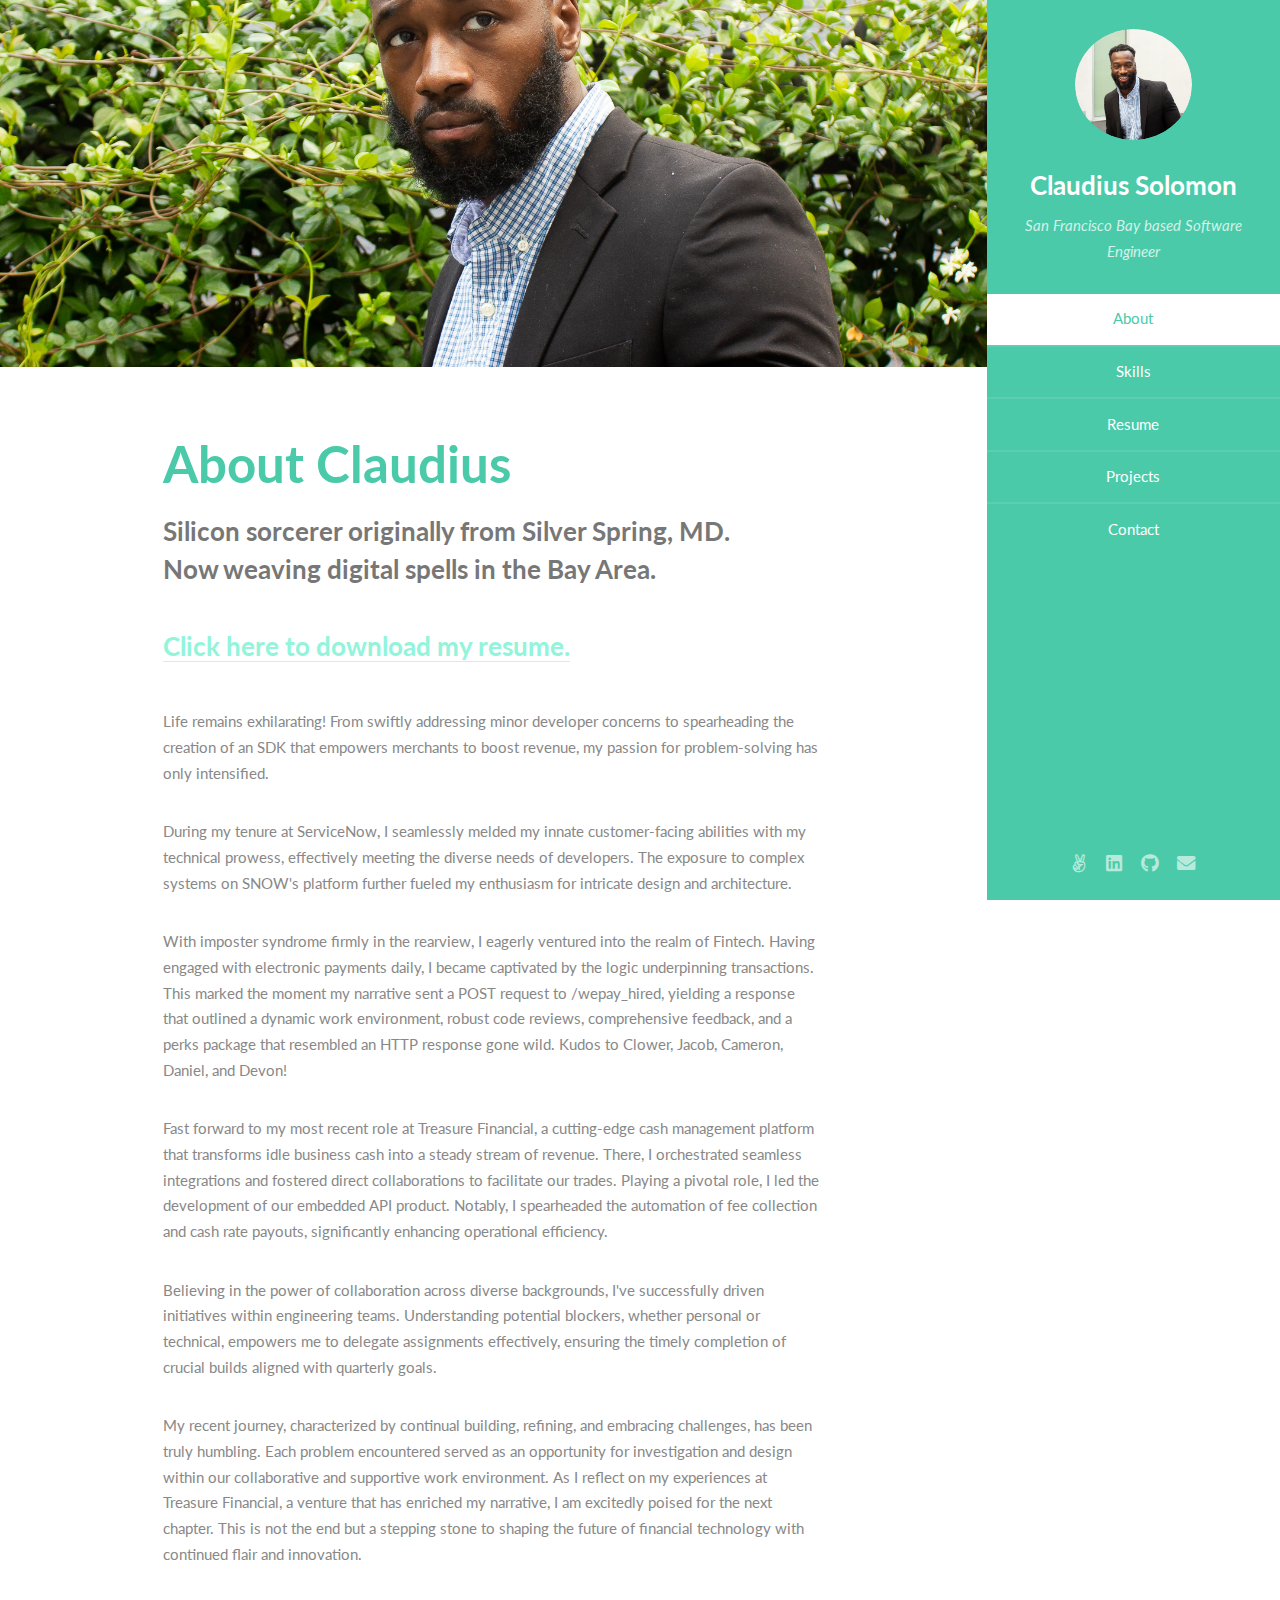
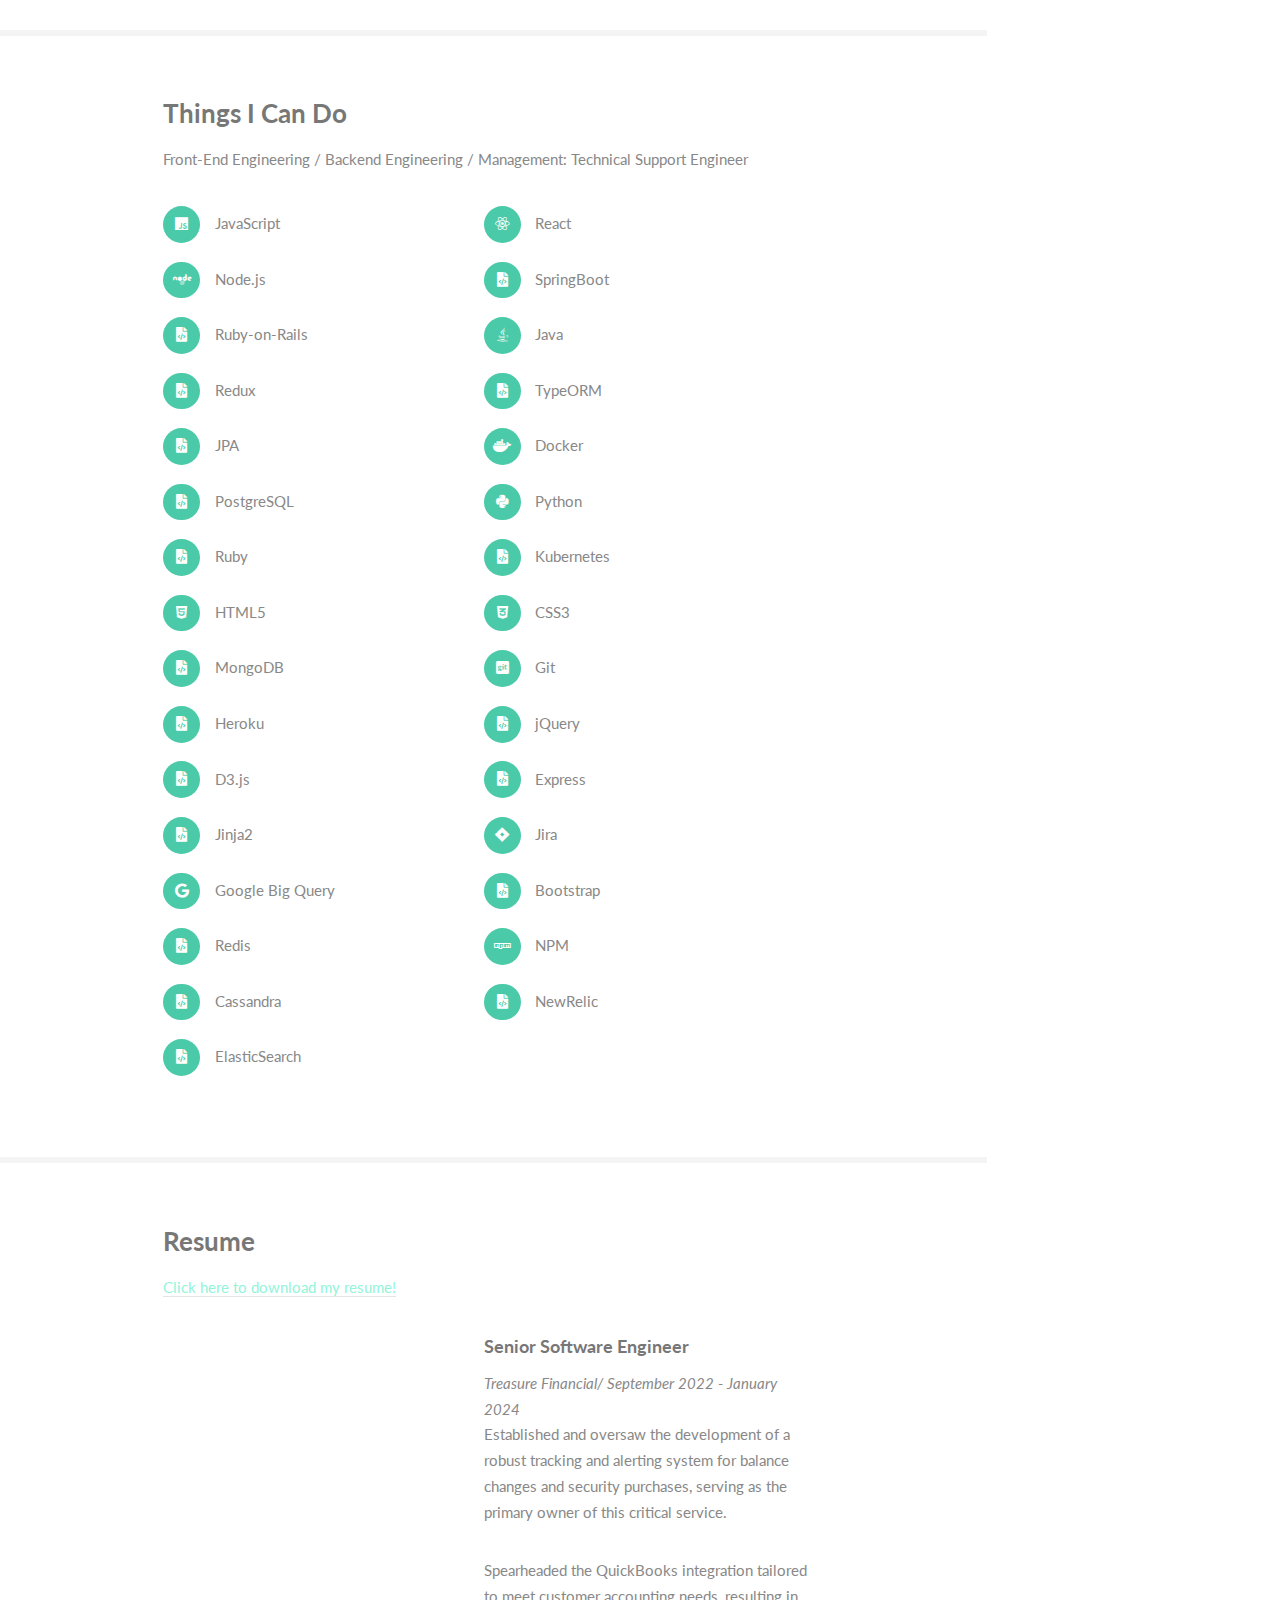
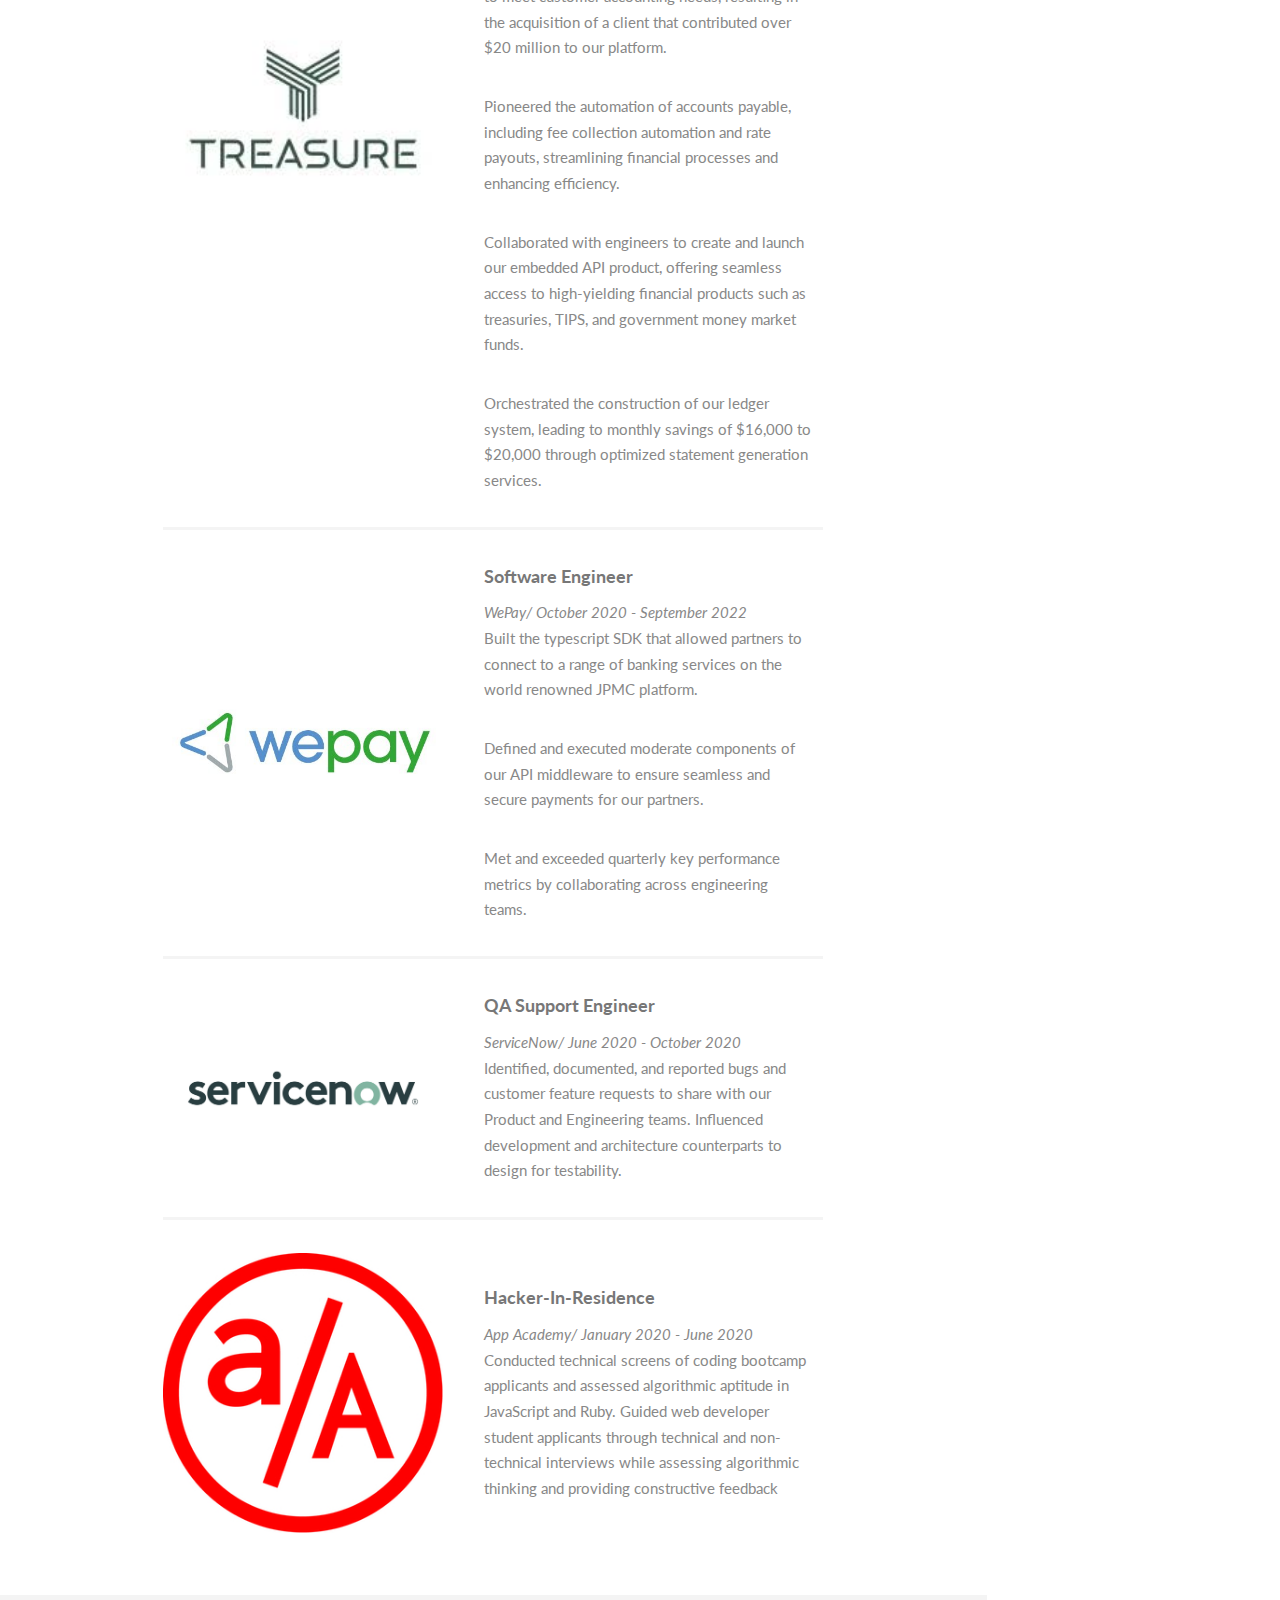
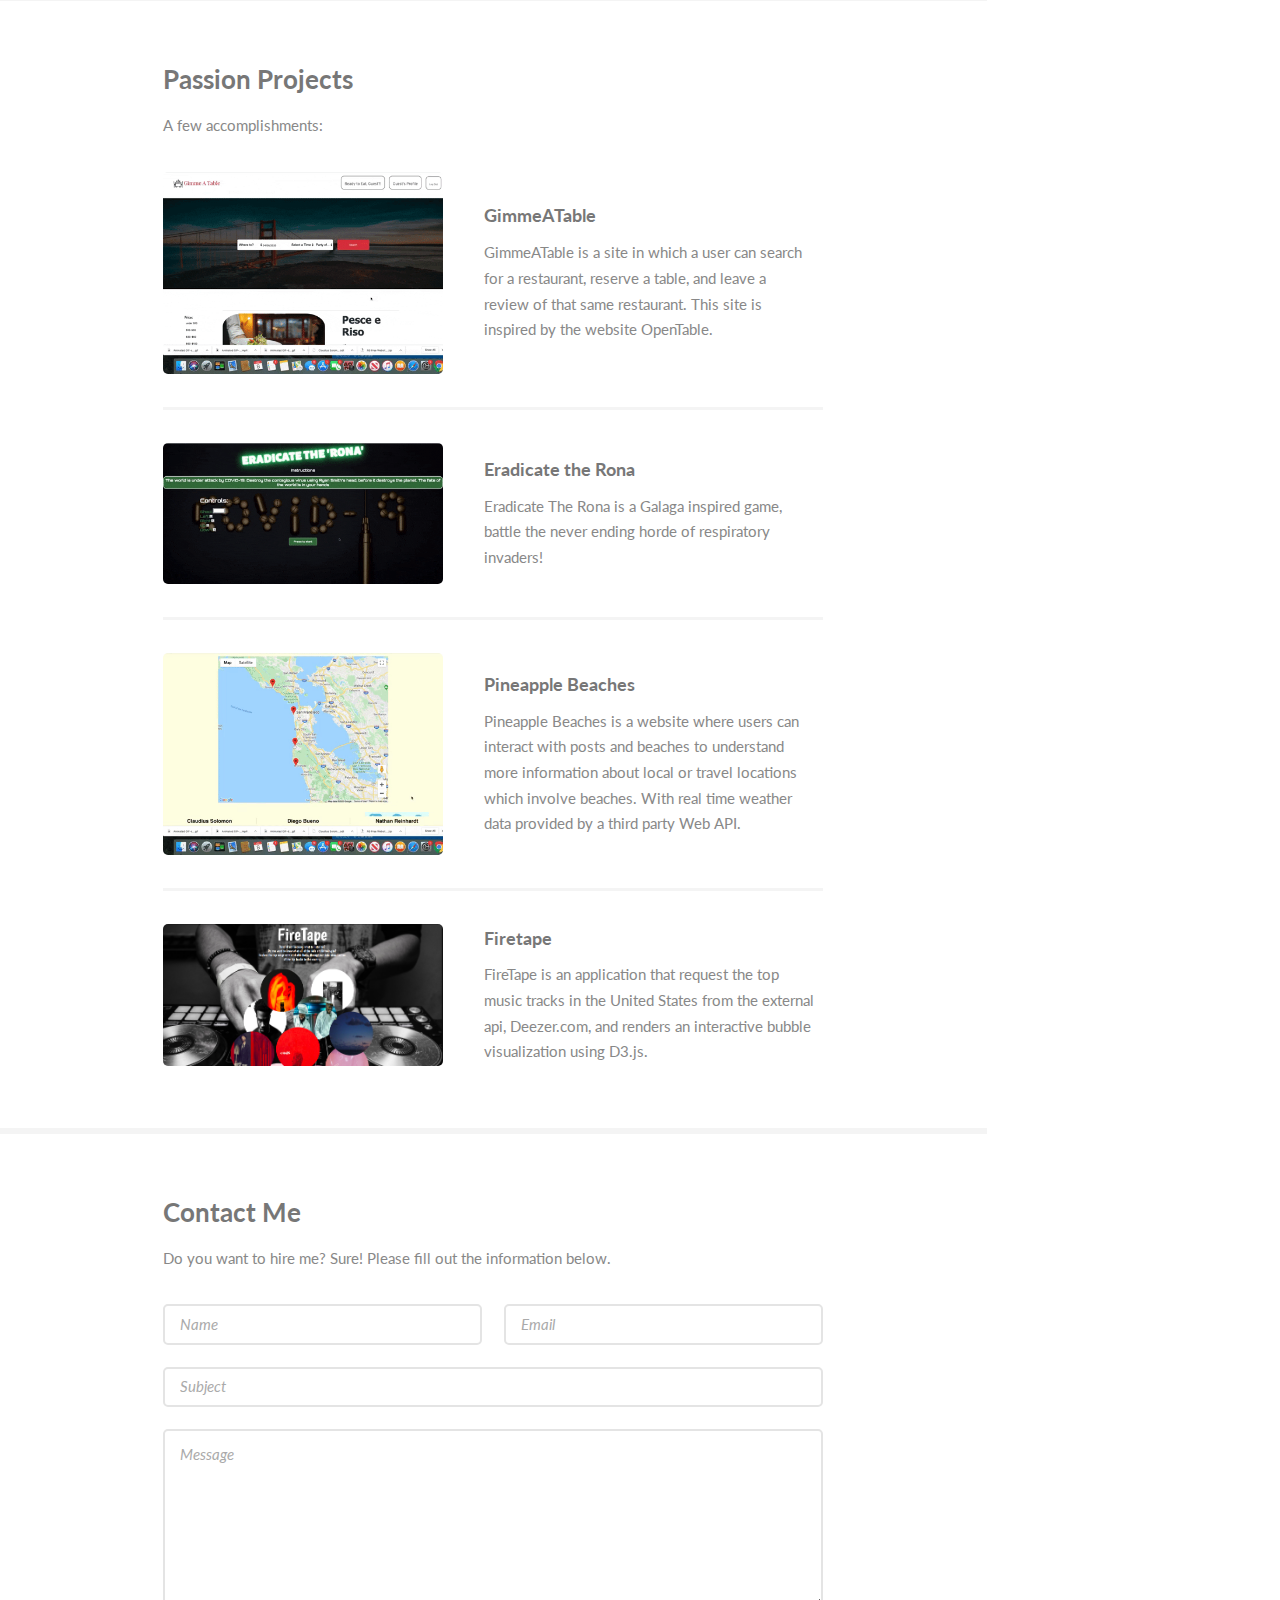
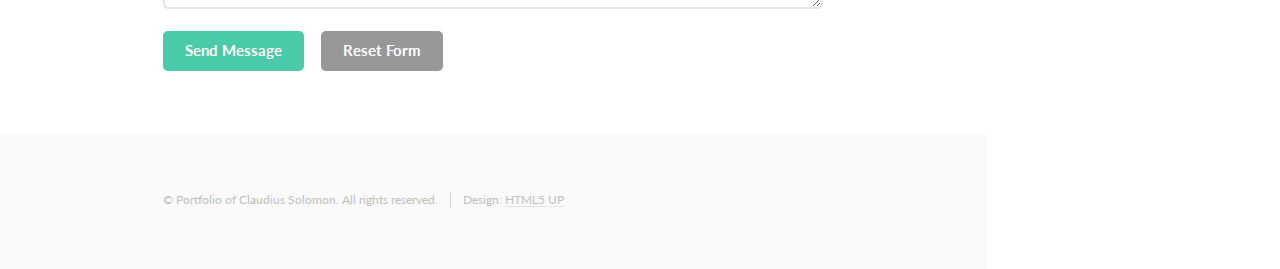
==== commit 8f254d0b: "changing color of resume link" ====
--- a/index.html
+++ b/index.html
@@ -51,10 +51,8 @@
 
 										<p>Silicon sorcerer originally from Silver Spring, MD.<br> Now weaving digital spells in the Bay Area.<br>
 												<br> 
-												<u>
-													<a href="updatedResumeFeb.pdf">Click here to download my resume.</a>
-												</u>
-											</p>
+												<a href="updatedResumeFeb.pdf">Click here to download my resume.</a>
+										</p>
 										
 									</header>
 									<p>
@@ -227,7 +225,7 @@
 						<section id="three">
 							<div class="container">
 								<h3>Passion Projects</h3>
-								<p>A few accomplishments</p>
+								<p>A few accomplishments:</p>
 								<div class="features">
 									<article>
 										<a href="http://gimmeatable.herokuapp.com/#/" class="image"><img src="images/portfolio/fullstack.gif" alt="" /></a>
--- a/assets/css/main.css
+++ b/assets/css/main.css
@@ -111,7 +111,7 @@
 		-ms-transition: color 0.2s ease-in-out, border-color 0.2s ease-in-out;
 		transition: color 0.2s ease-in-out, border-color 0.2s ease-in-out;
 		border-bottom: solid 1px #e4e4e4;
-		color: inherit;
+		color: #92f4da;
 		text-decoration: none;
 	}
 
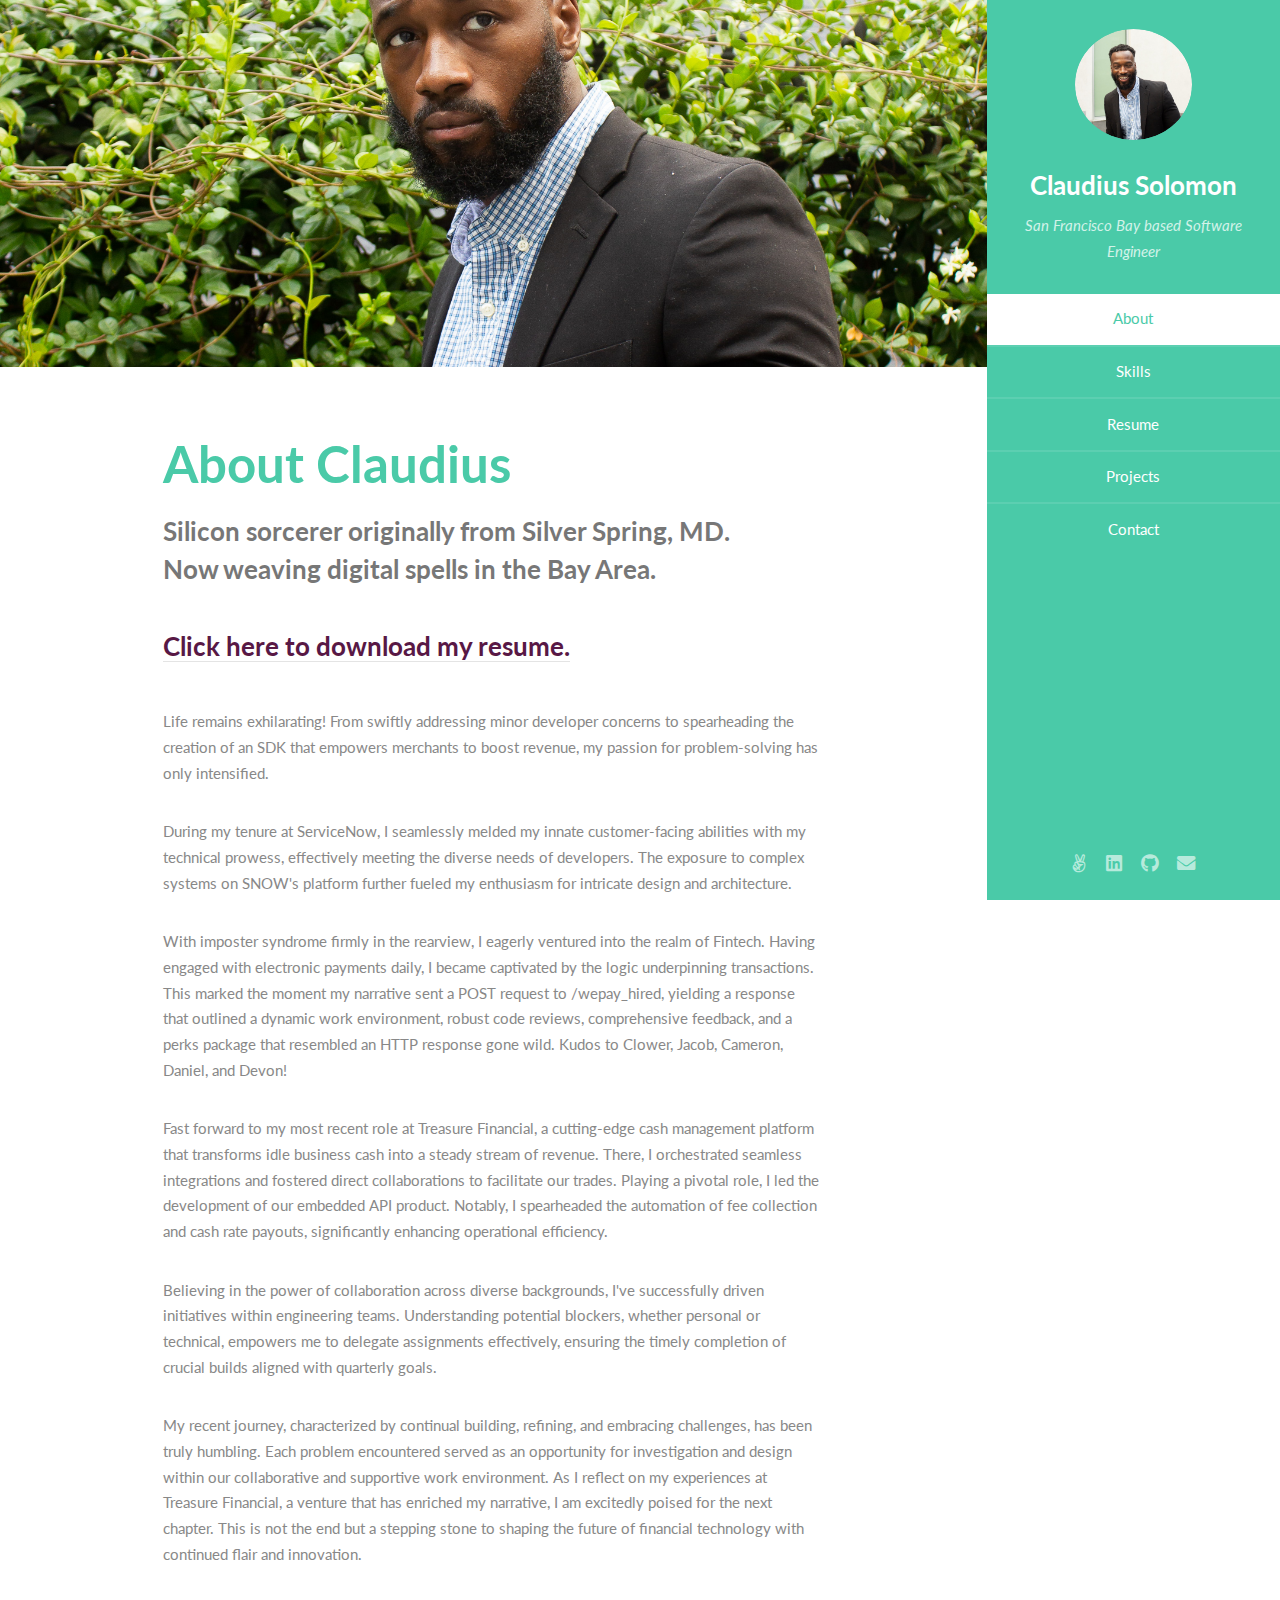
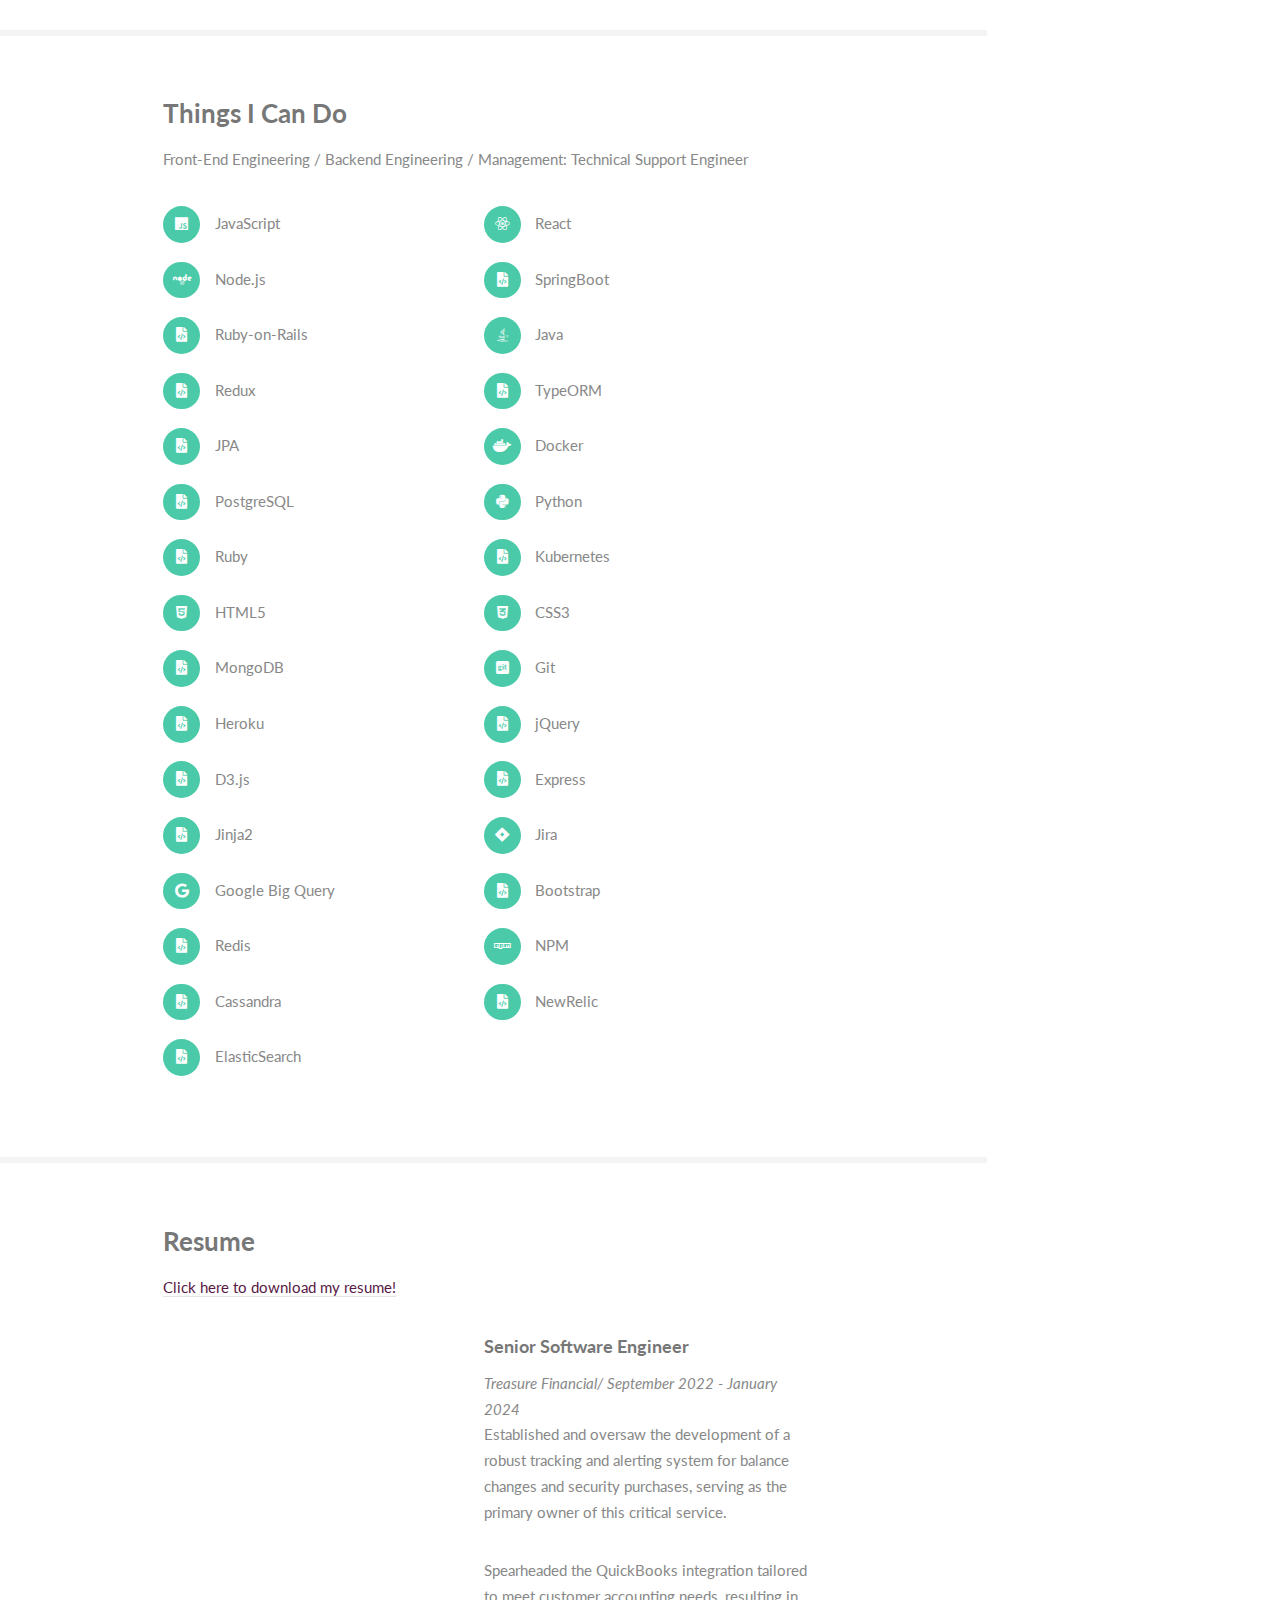
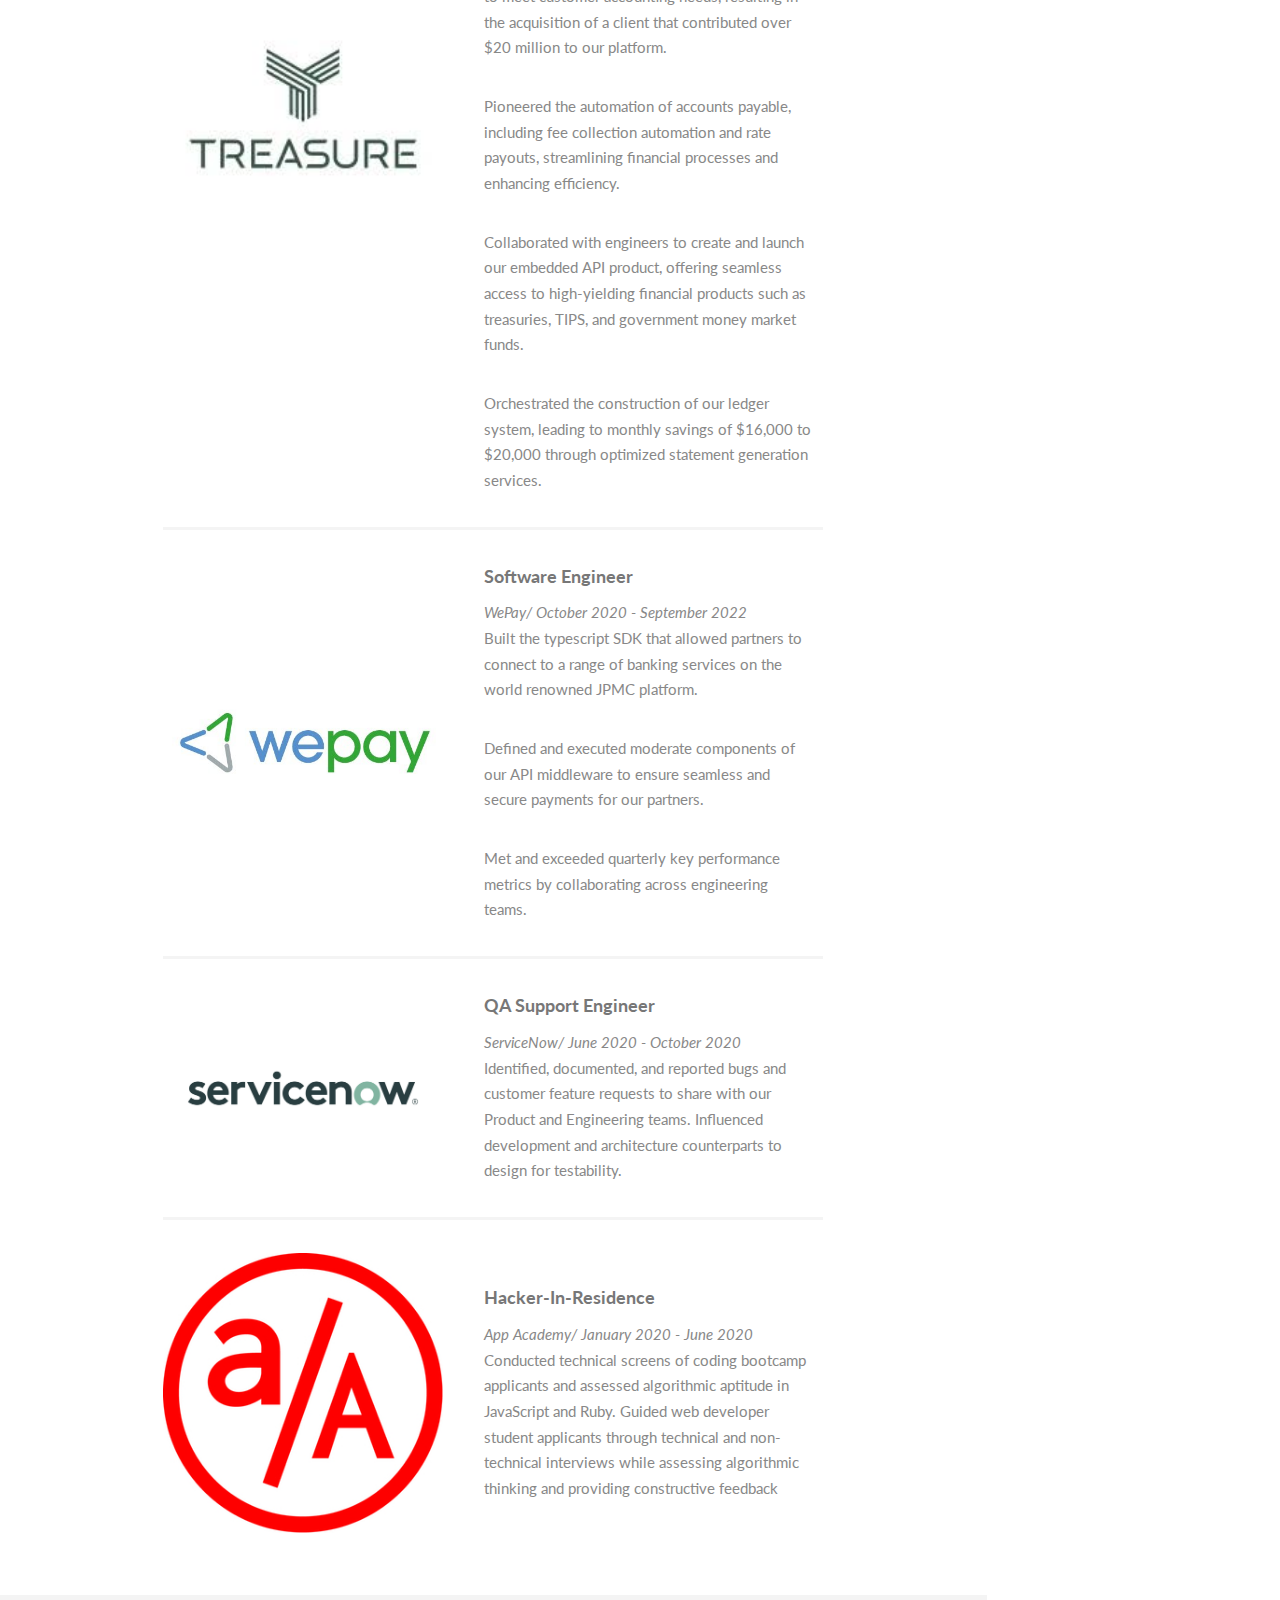
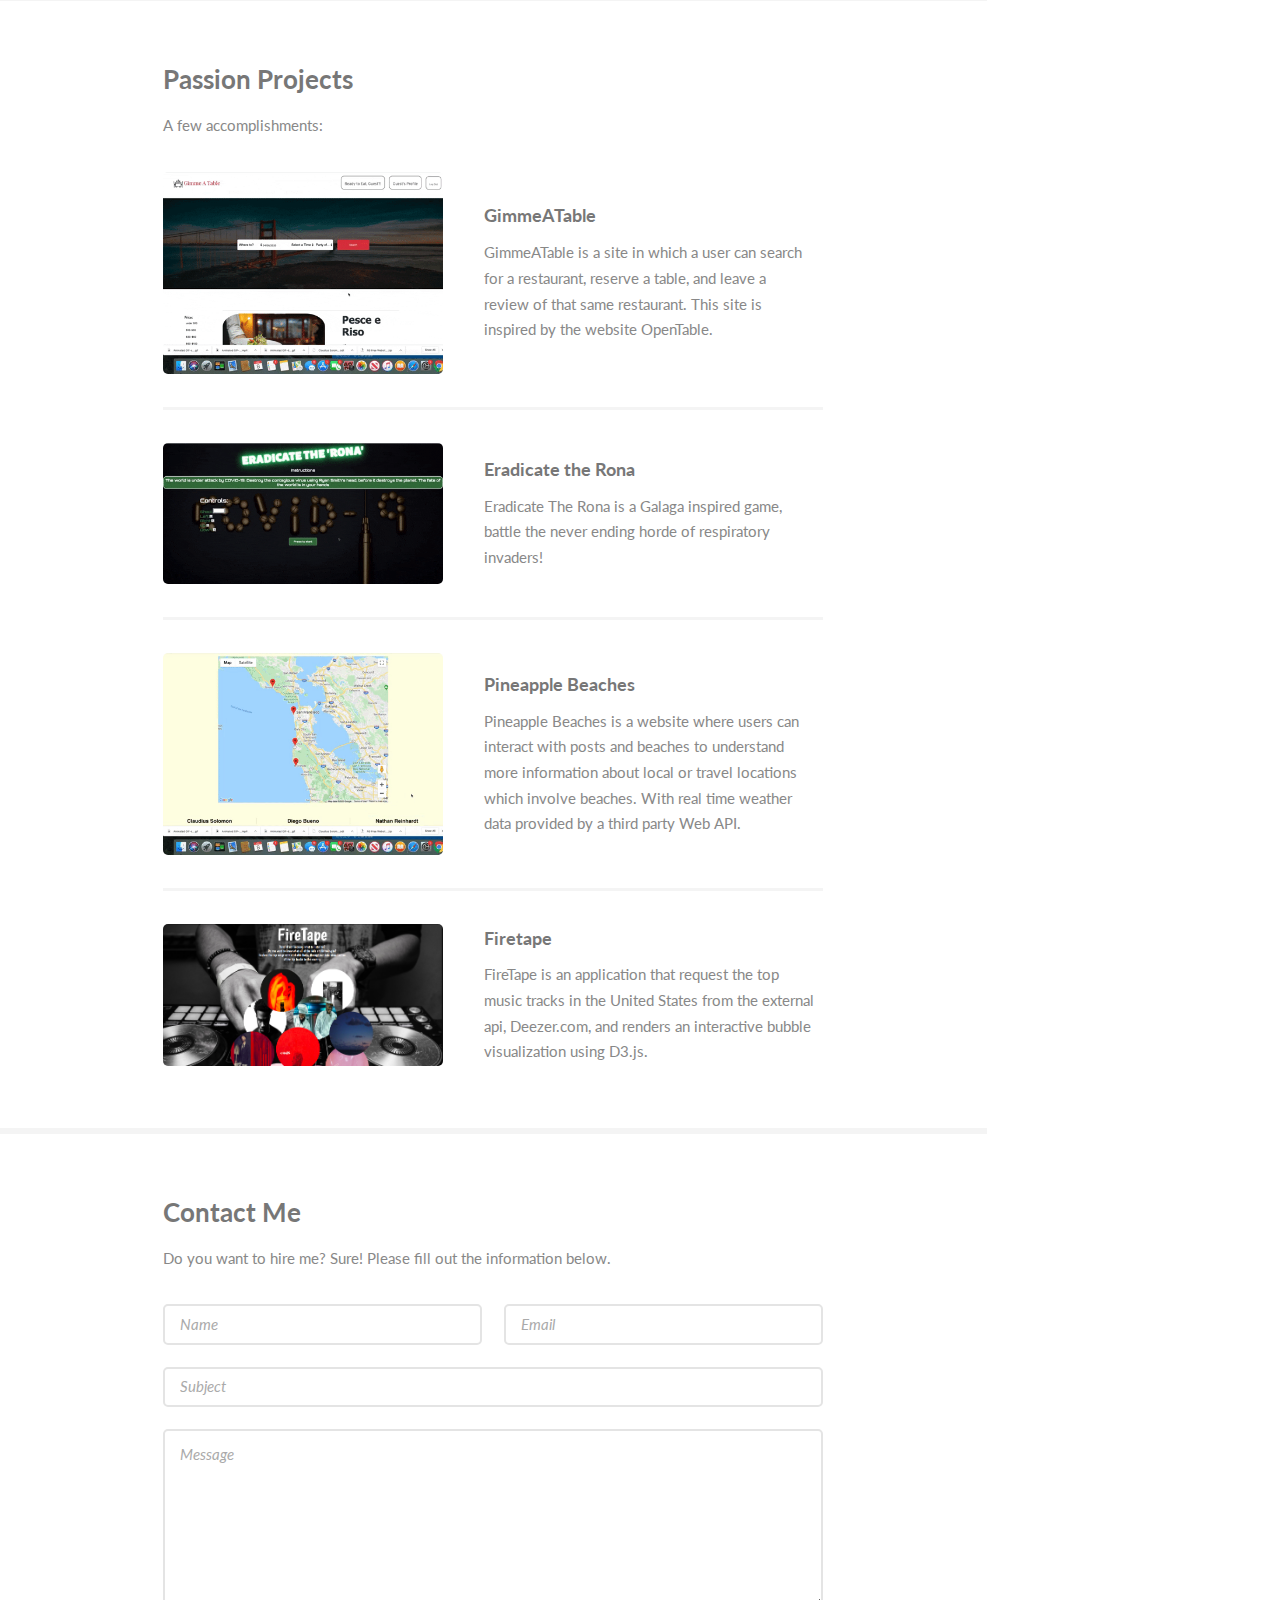
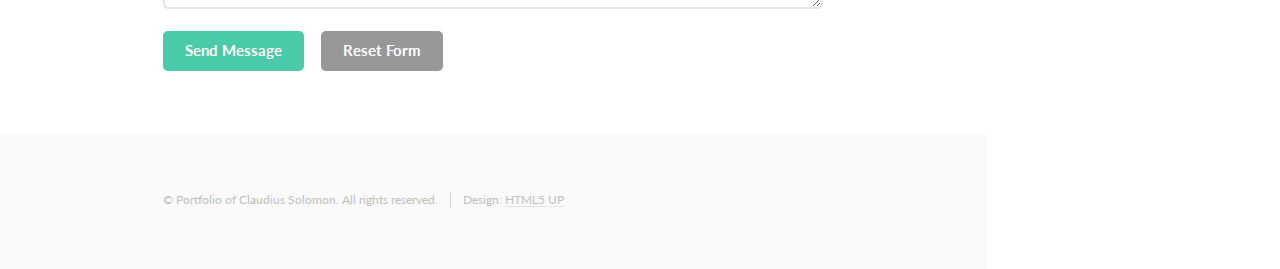
==== commit 80218e11: "updated the resume" ====
--- a/index.html
+++ b/index.html
@@ -51,7 +51,7 @@
 
 										<p>Silicon sorcerer originally from Silver Spring, MD.<br> Now weaving digital spells in the Bay Area.<br>
 												<br> 
-												<a href="updatedResumeFeb.pdf">Click here to download my resume.</a>
+												<a href="Resume24.pdf">Click here to download my resume.</a>
 										</p>
 										
 									</header>
--- a/assets/css/main.css
+++ b/assets/css/main.css
@@ -111,7 +111,7 @@
 		-ms-transition: color 0.2s ease-in-out, border-color 0.2s ease-in-out;
 		transition: color 0.2s ease-in-out, border-color 0.2s ease-in-out;
 		border-bottom: solid 1px #e4e4e4;
-		color: #92f4da;
+		color: #581845;
 		text-decoration: none;
 	}
 
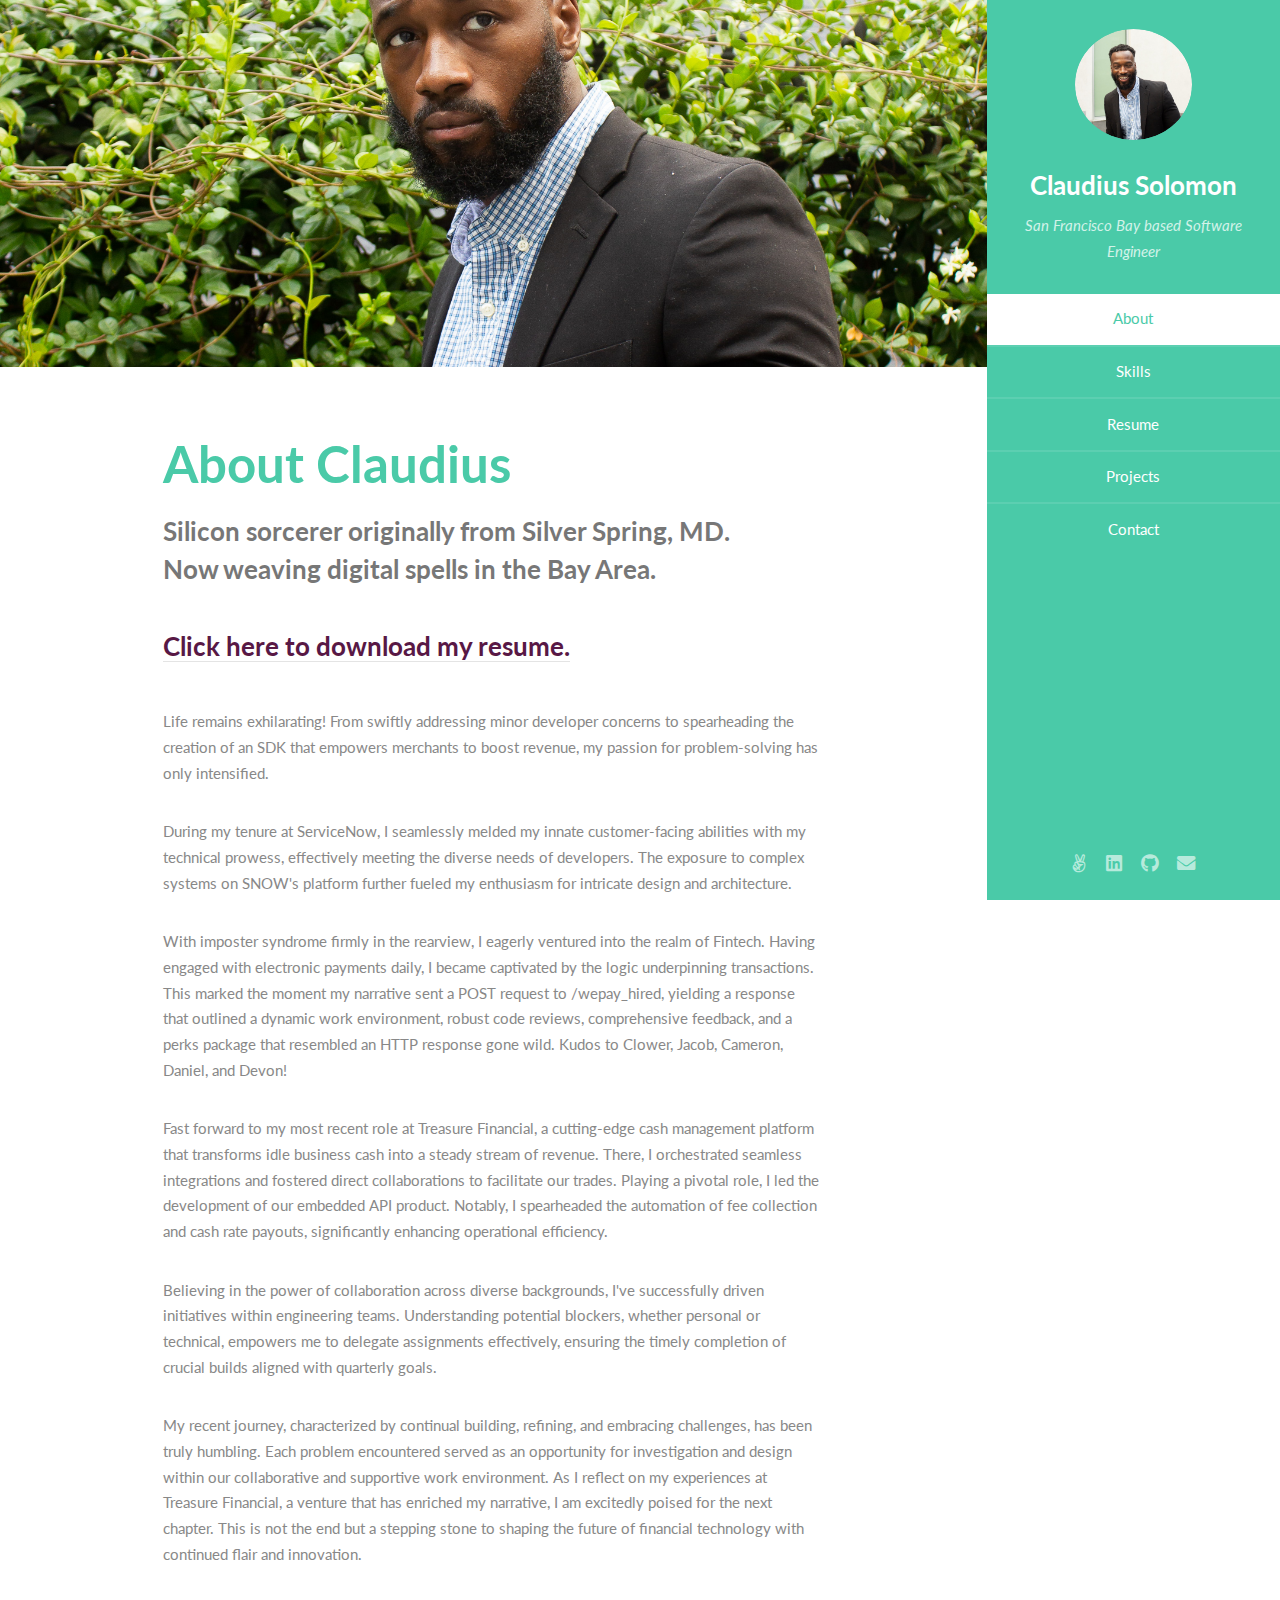
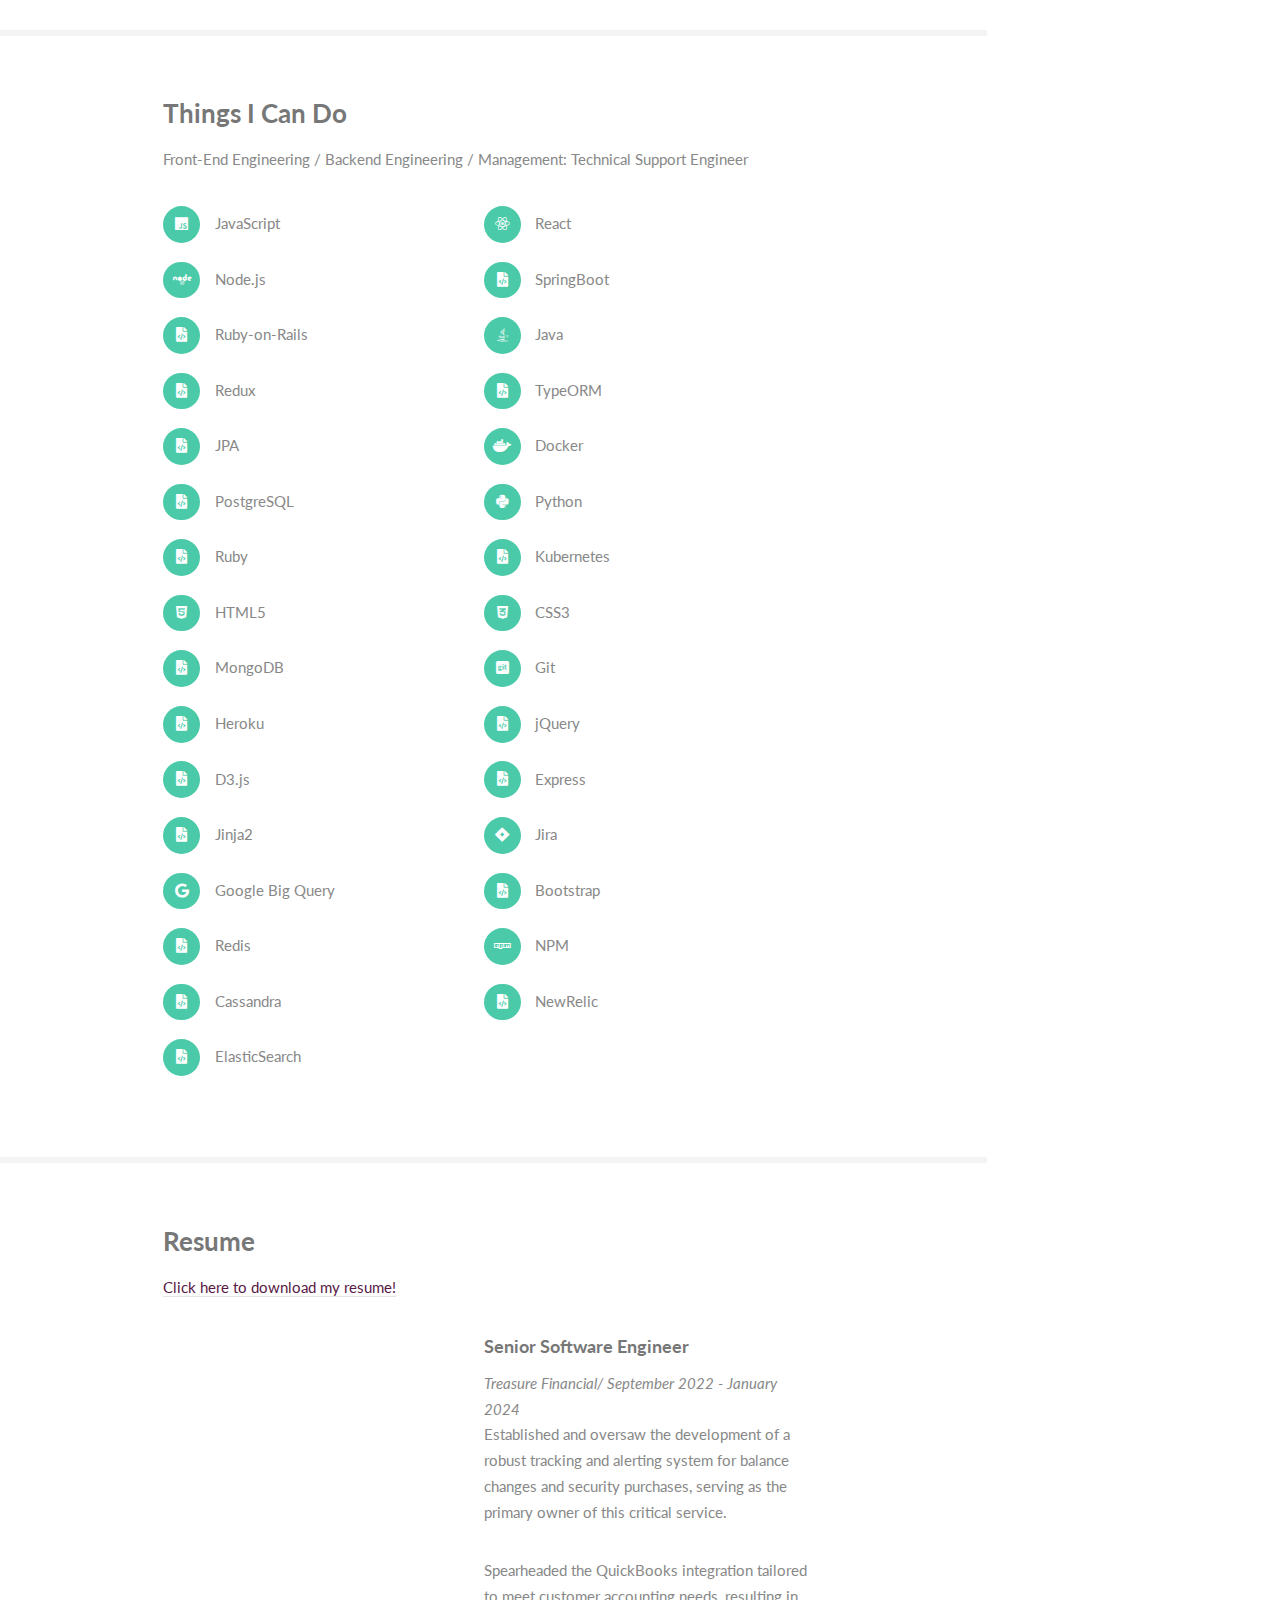
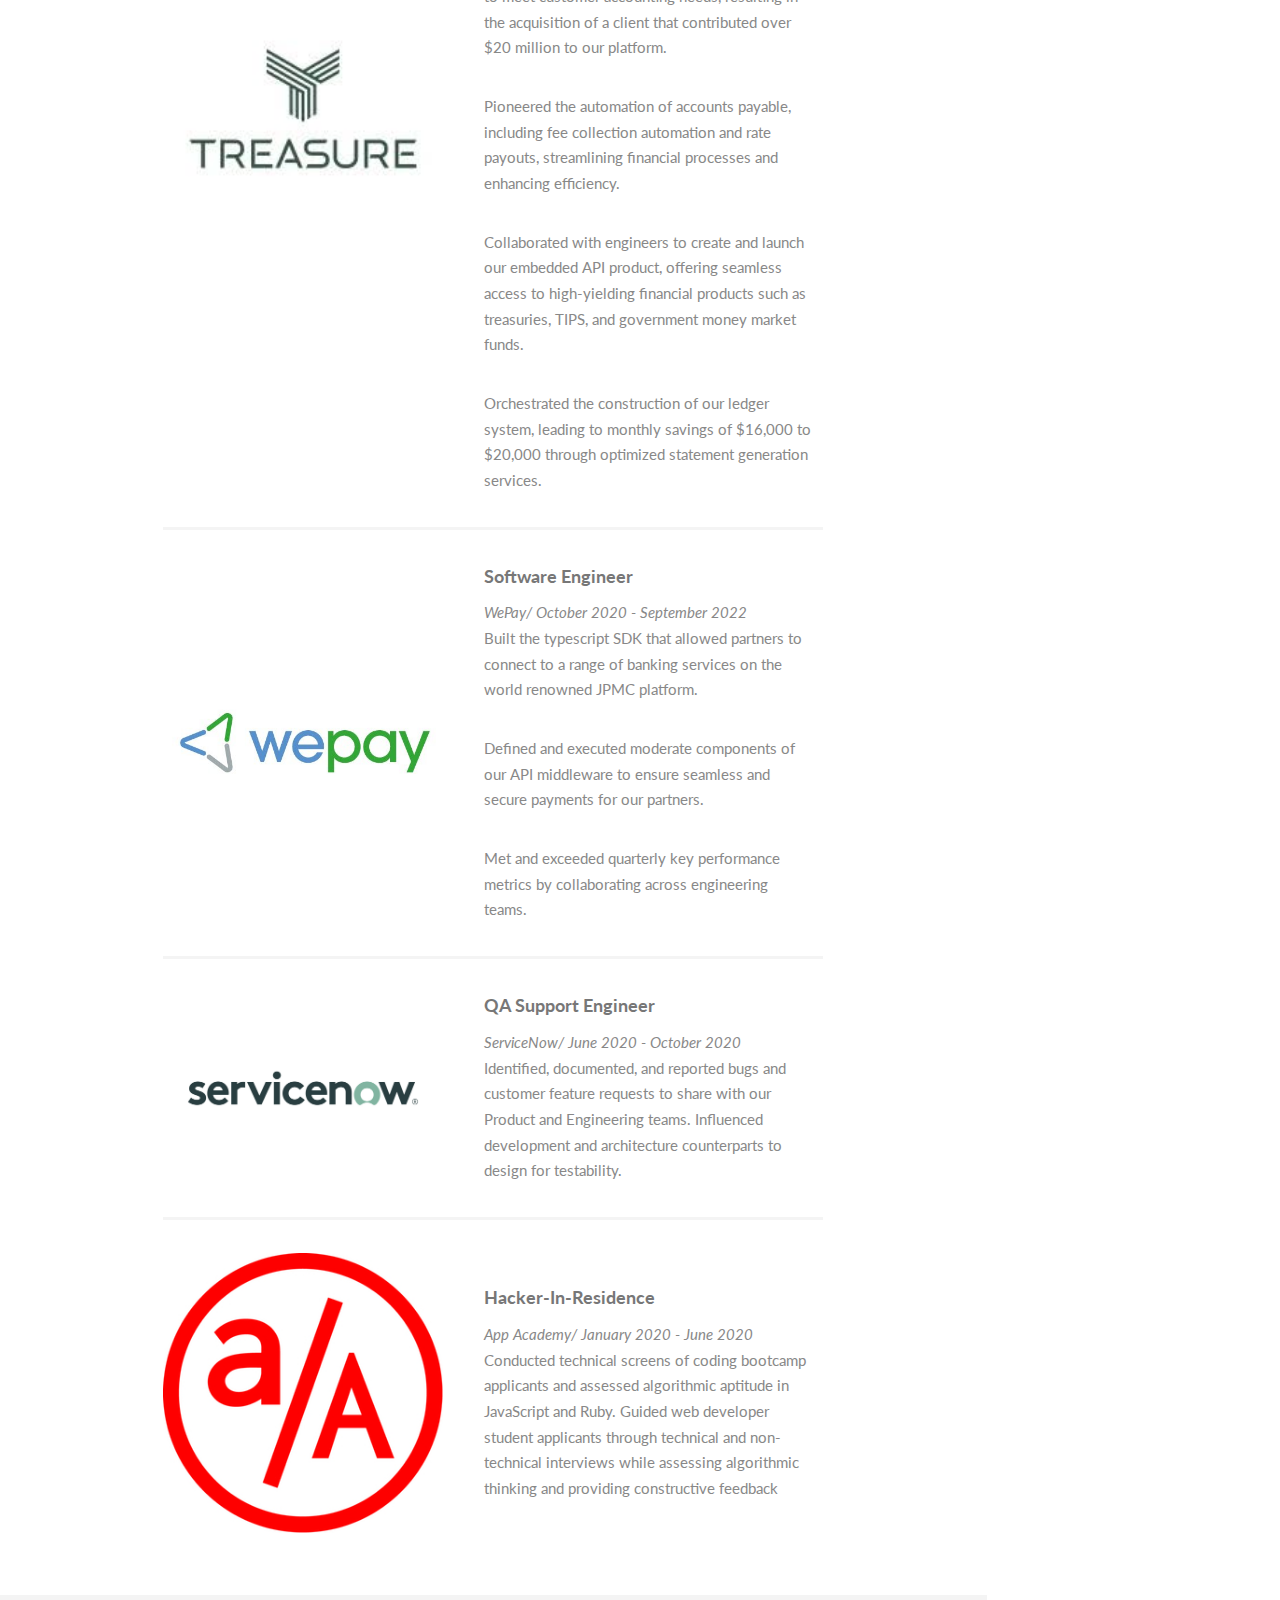
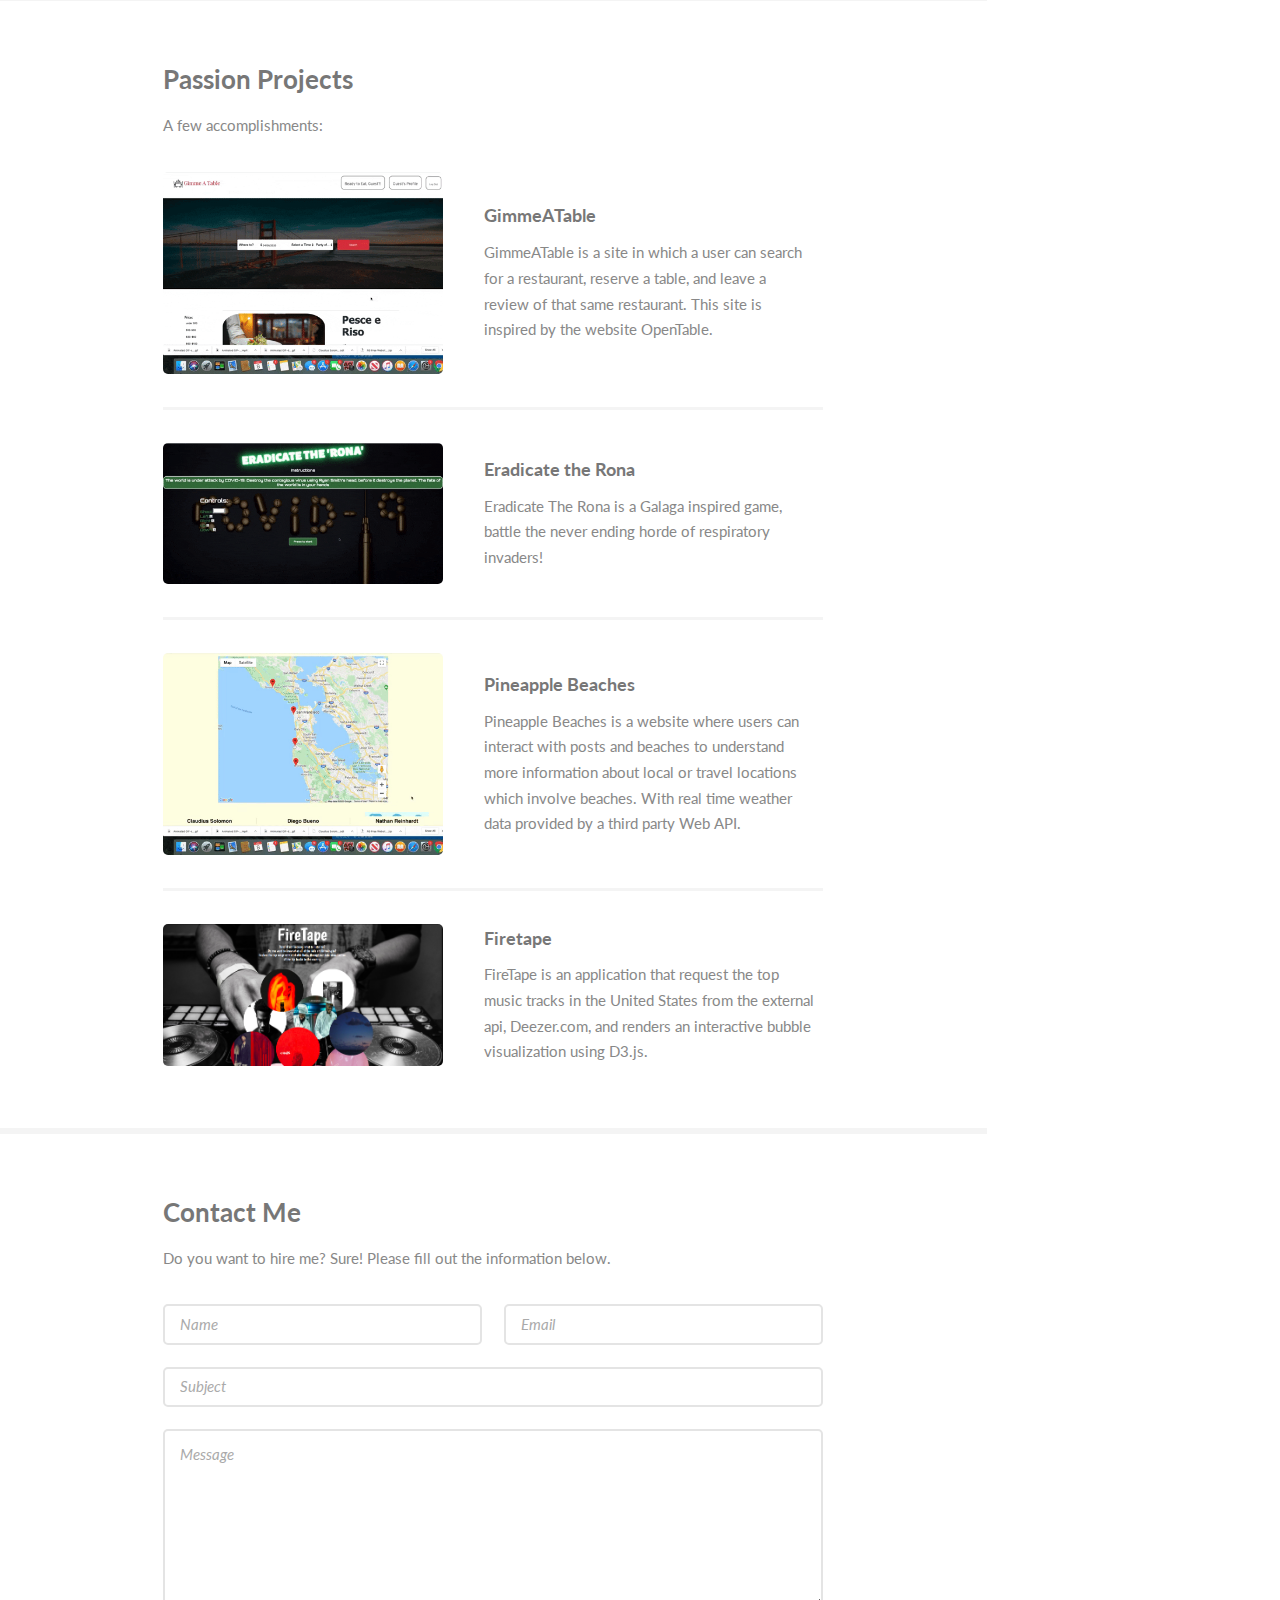
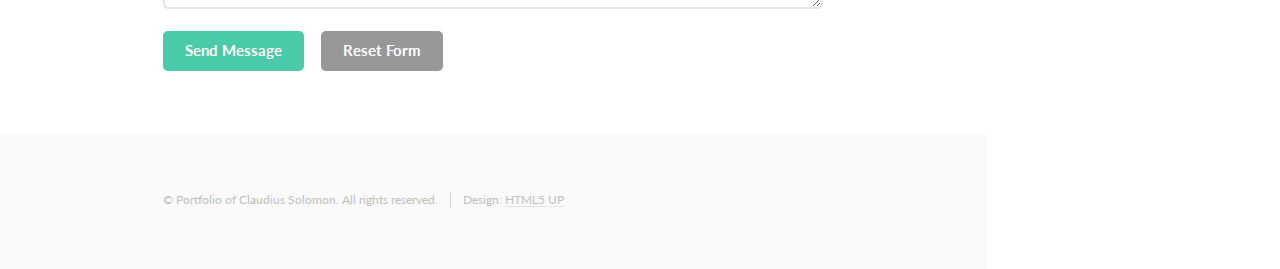
==== commit 4b61c61c: "change of resume again" ====
--- a/index.html
+++ b/index.html
@@ -51,7 +51,7 @@
 
 										<p>Silicon sorcerer originally from Silver Spring, MD.<br> Now weaving digital spells in the Bay Area.<br>
 												<br> 
-												<a href="Resume24.pdf">Click here to download my resume.</a>
+												<a href="Resume2024.pdf">Click here to download my resume.</a>
 										</p>
 										
 									</header>
